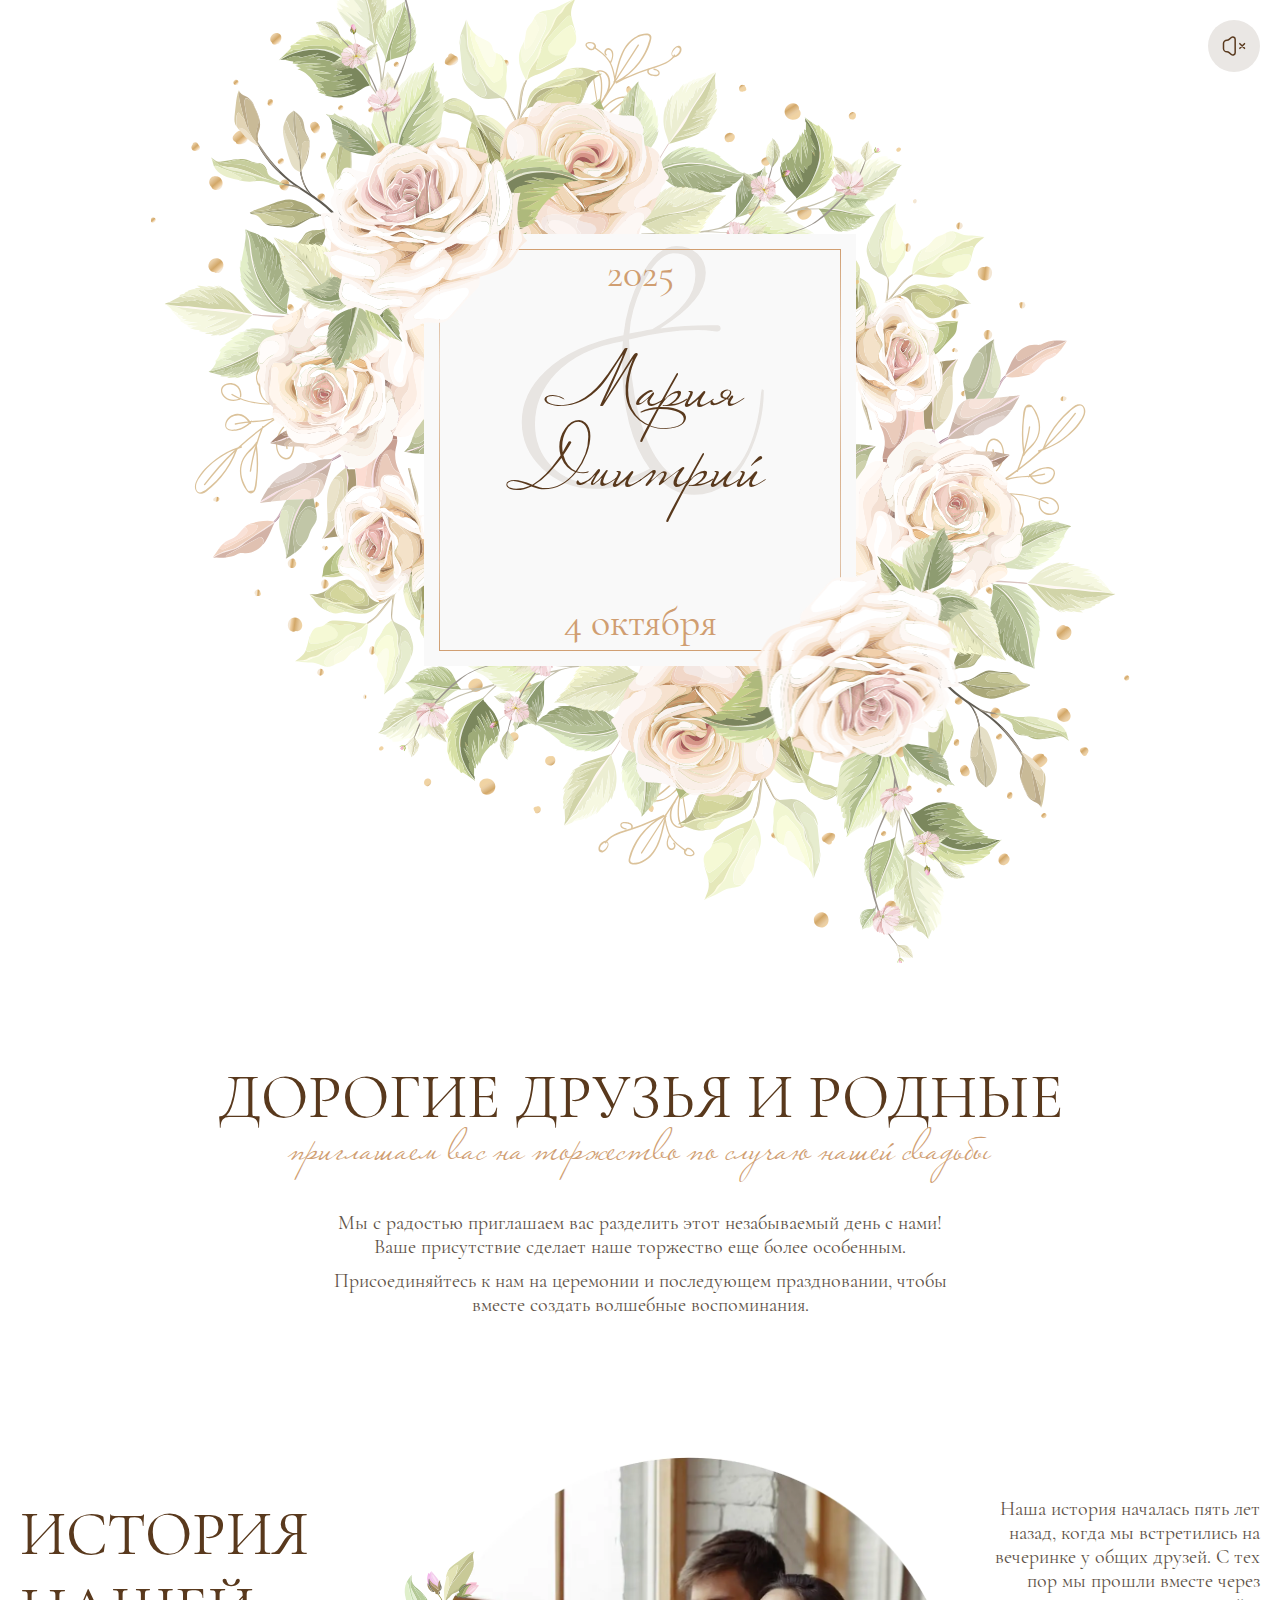
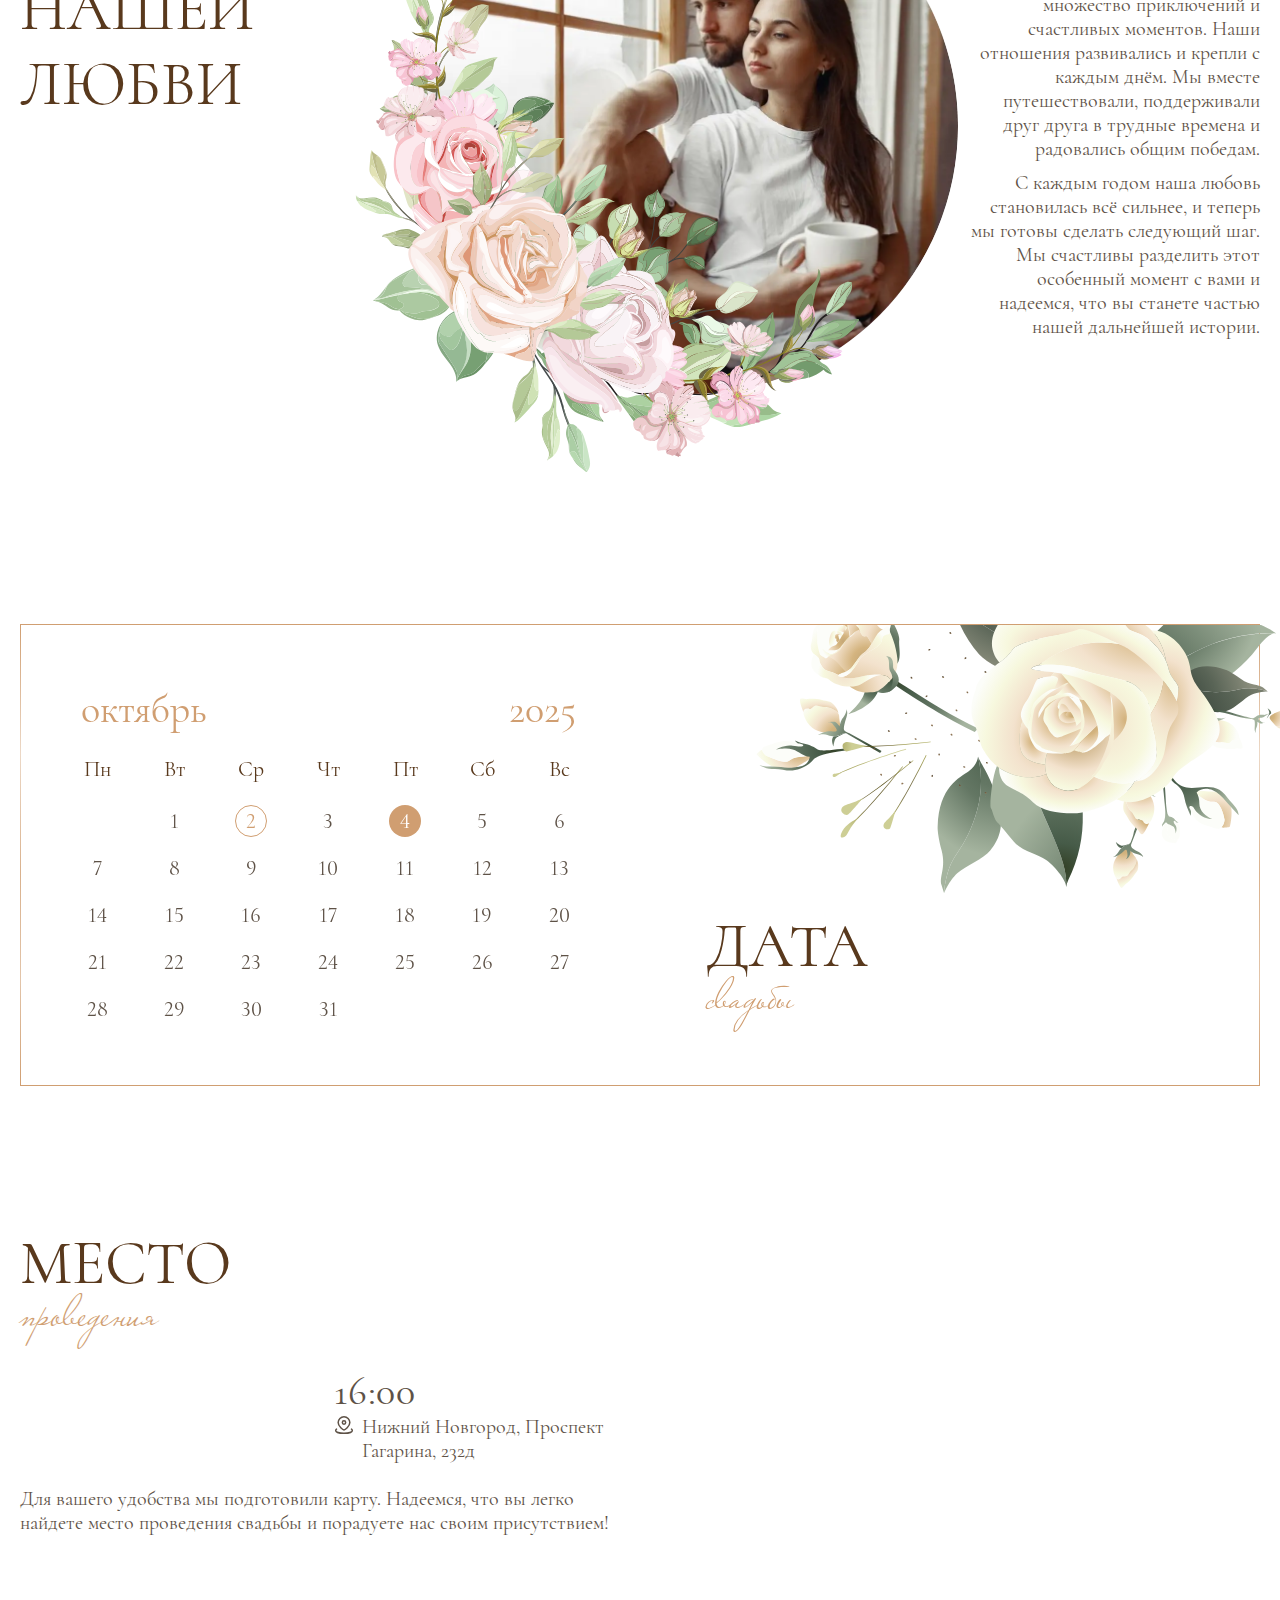
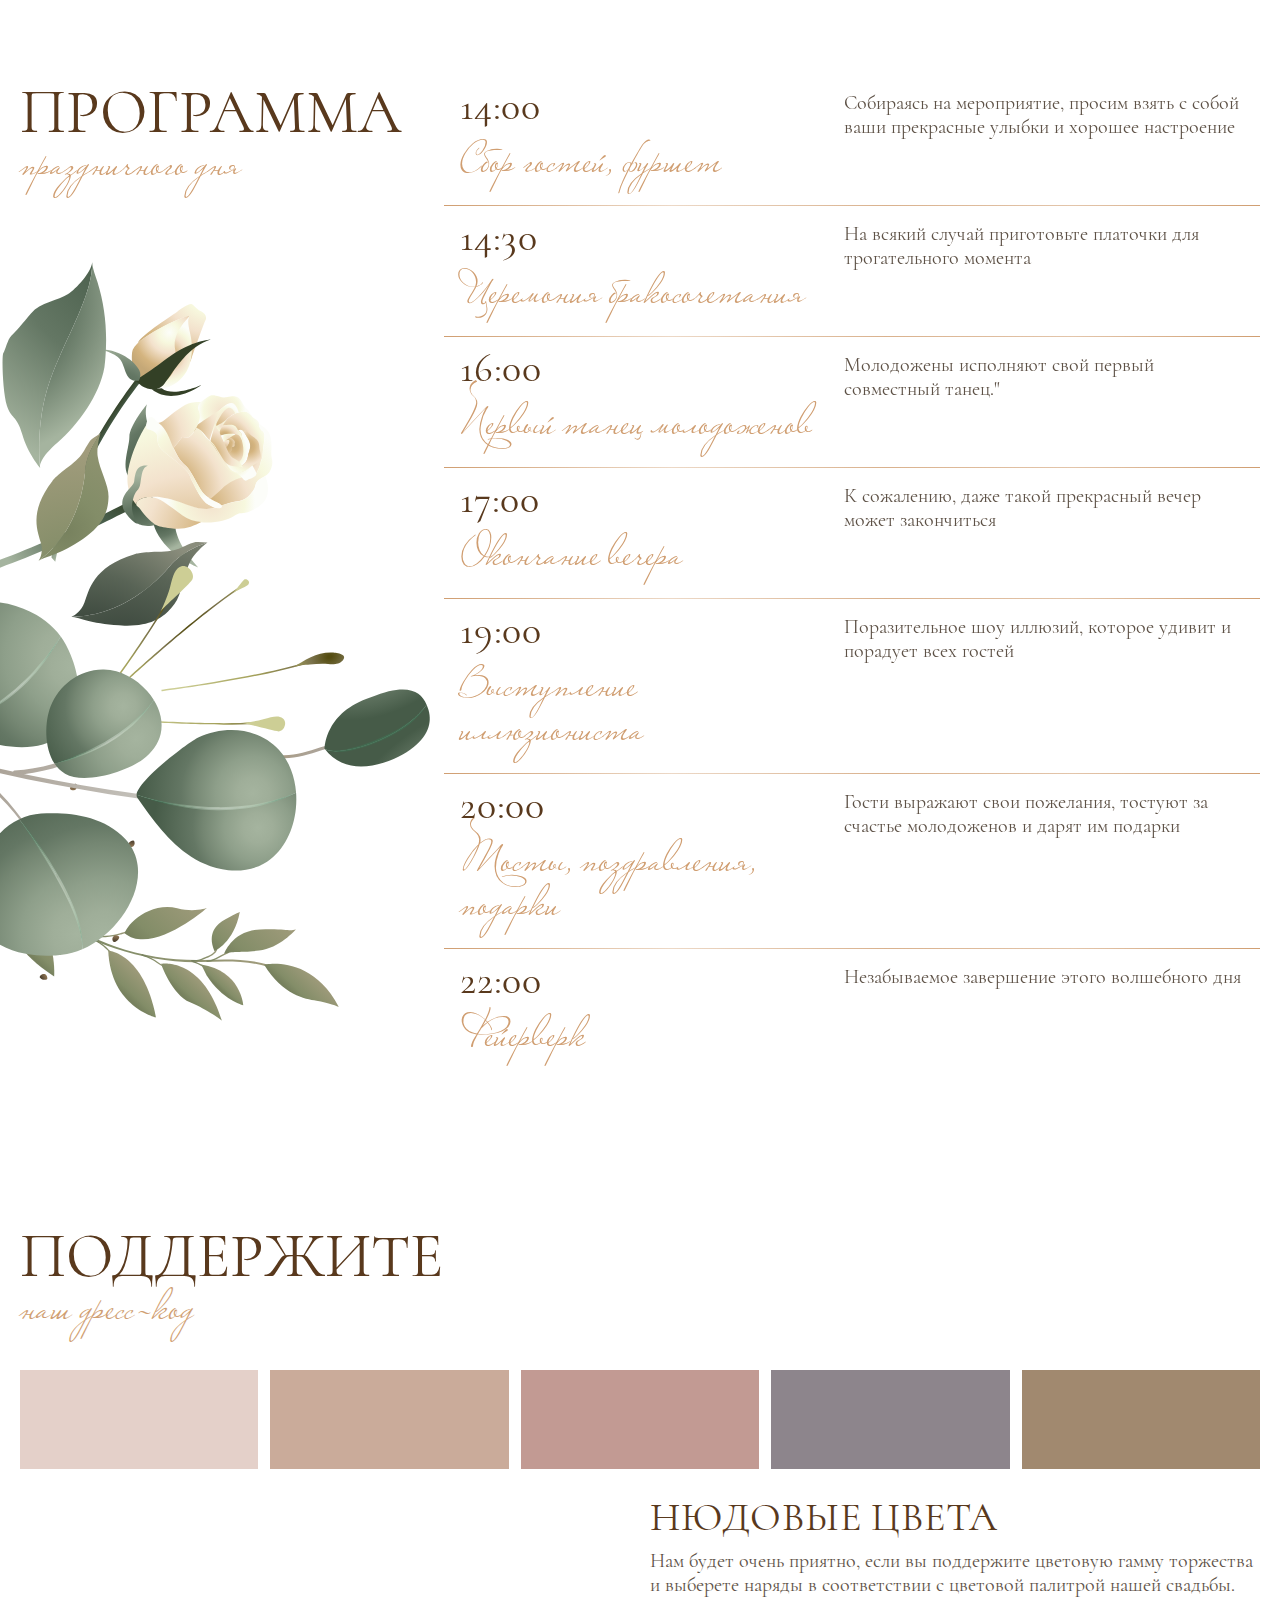
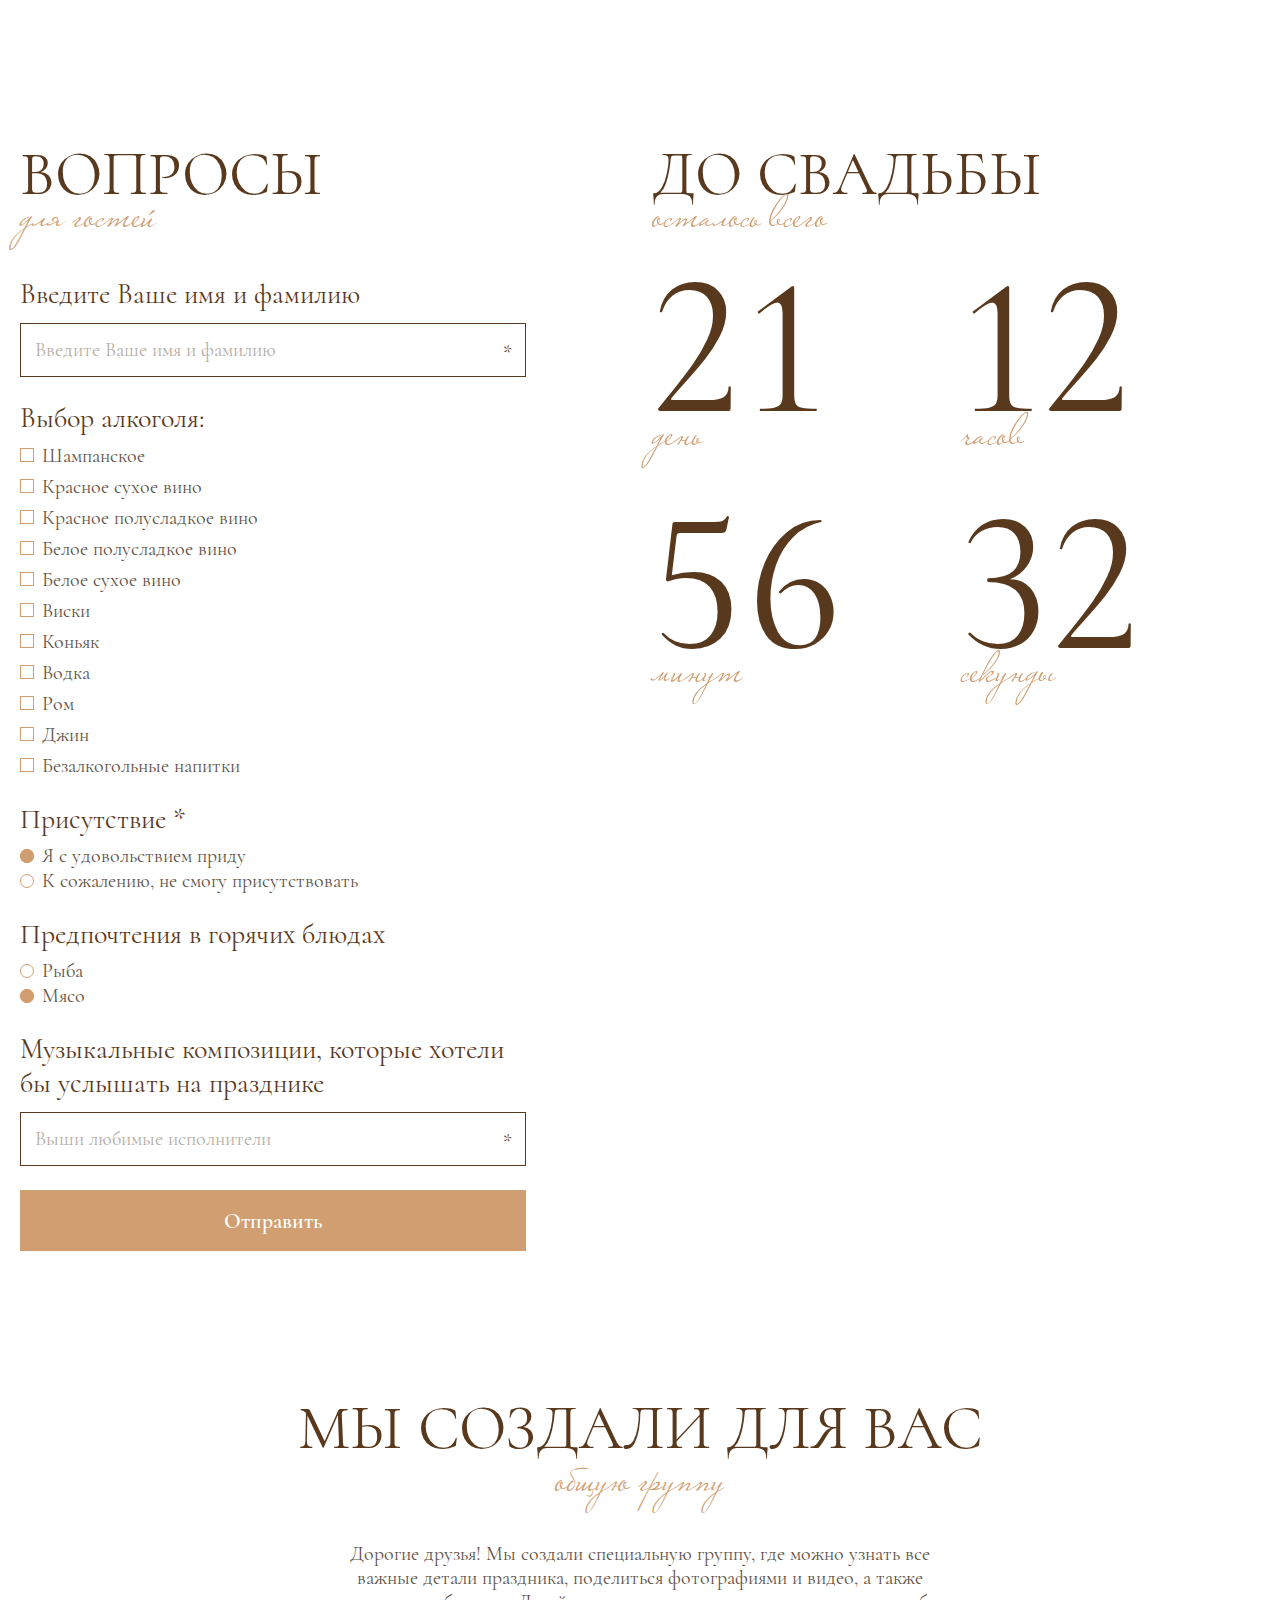
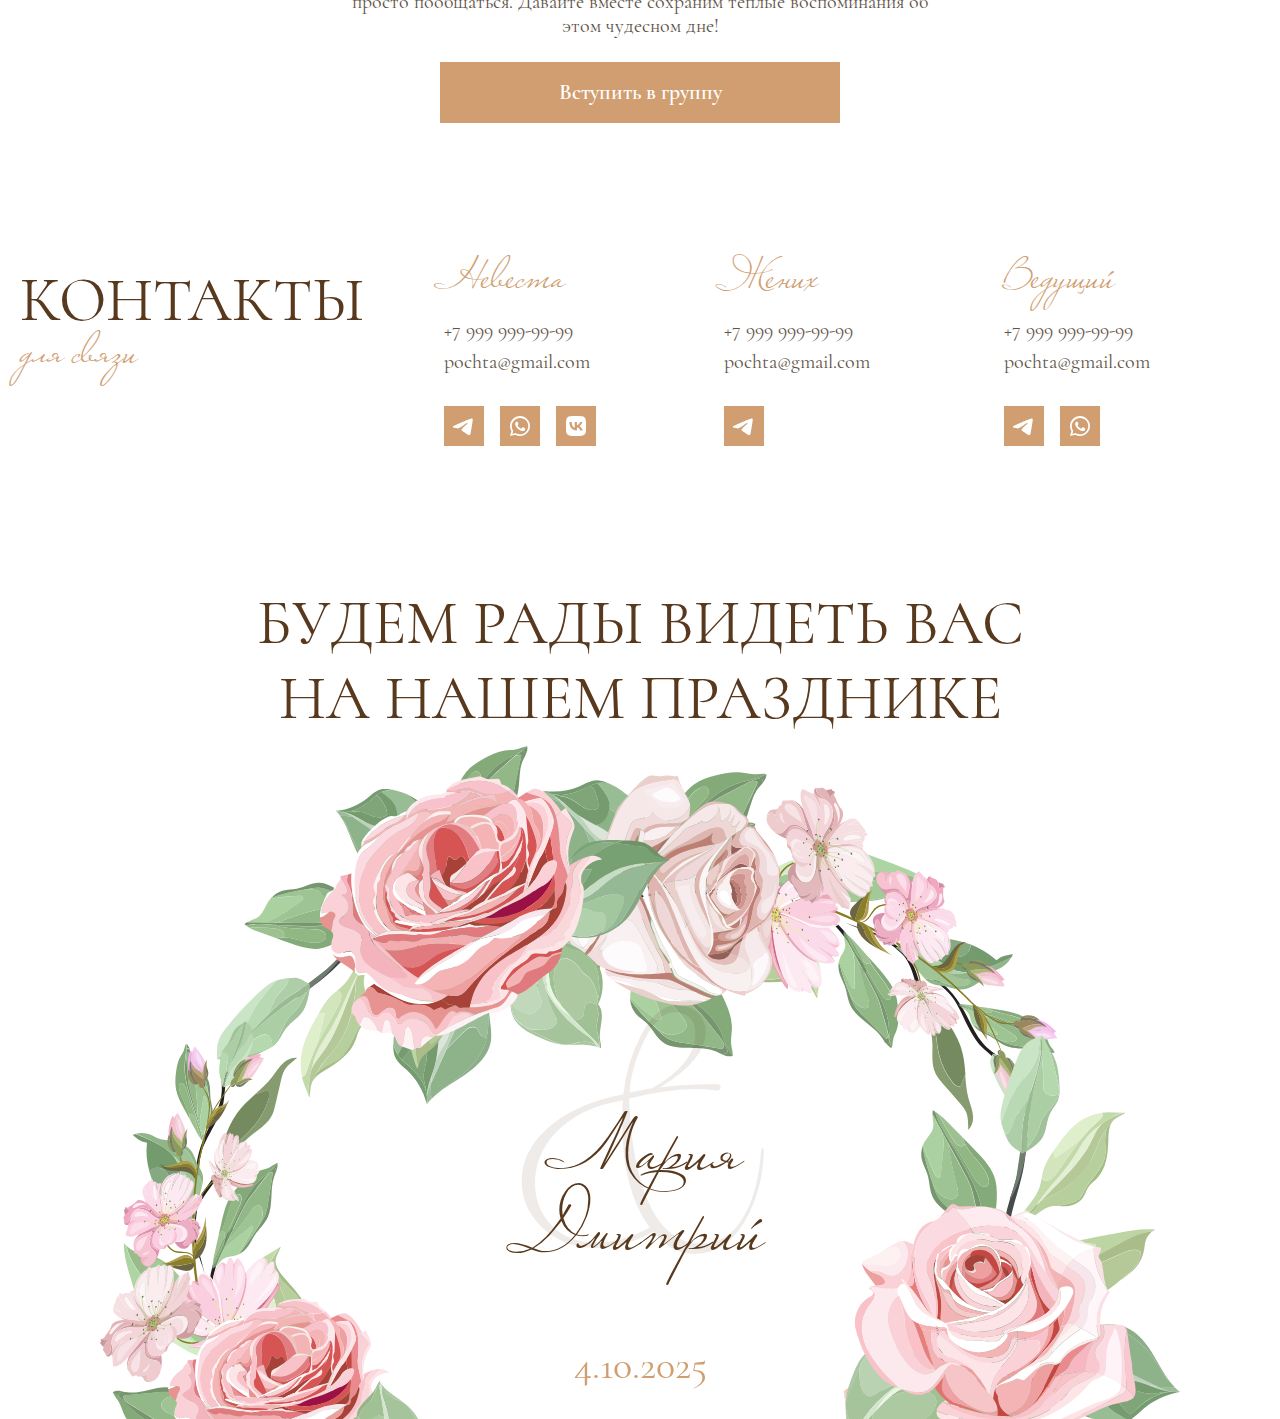
==== index.html @ fd147bed "Add files via upload" ====
<!DOCTYPE html>
<html lang="ru">

<head>
	<title>Главная</title>
	<meta charset="UTF-8">
	<meta name="format-detection" content="telephone=no">
	<!-- стили -->
	<link rel="stylesheet" href="css/reset.css?_v=20241005115613">
	<link rel="stylesheet" href="css/style.css?_v=20250126174151">
	<!-- фавикон -->
	<!-- <link rel="shortcut icon" href="favicon.ico"> -->

	<meta name="viewport" content="width=device-width, initial-scale=1.0">

</head>

<body>
	<div class="wrapper">
		<main>
			<audio class="audio" src="audio/Music.mp3"></audio>
			<div class="overflow">
				<section class="hero">
					<div class="hero__container">
						<button class="hero__button">
							<svg width="24" height="20" viewBox="0 0 24 20" fill="none"
								xmlns="http://www.w3.org/2000/svg">
								<path
									d="M9.33957 18.4774L7.11961 16.6274C6.50387 16.1143 5.72772 15.8333 4.92621 15.8333C3.03397 15.8333 1.5 14.2993 1.5 12.4071V7.59286C1.5 5.70061 3.03397 4.16664 4.92621 4.16664C5.72773 4.16664 6.50388 3.88564 7.11962 3.37252L9.33957 1.52256C10.8593 0.256094 13.1667 1.33679 13.1667 3.31508V16.6849C13.1667 18.6632 10.8593 19.7439 9.33957 18.4774Z"
									stroke="#59391D" stroke-width="1.5" stroke-linecap="round"
									stroke-linejoin="round" />
								<rect id="close-rect" x="17.8333" y="7.66667" width="4.6667" height="4.6667"
									fill="transparent" />
								<path class="hero__cross" d="M17.8333 7.66667L22.5 12.3333M22.5 7.66667L17.8333 12.3333"
									stroke="#59391D" stroke-width="1.5" stroke-linecap="round"
									stroke-linejoin="round" />
							</svg>
						</button>
						<div class="hero__block">
							<div class="hero__year">2025</div>
							<h1 class="hero__title">
								Мария <span>&</span>
								Дмитрий
							</h1>
							<div class="hero__date">4 октября</div>
							<div class="hero__decor-1">
								<img src="img/hero-decor.svg" alt="цветок">
							</div>
							<div class="hero__decor-2">
								<img src="img/hero-decor.svg" alt="цветок">
							</div>
						</div>
					</div>
					<div class="hero__background">
						<img src="img/hero-background.min.svg" alt="цветы">
						<!-- <video autoplay loop muted src="video/Video.mp4"></video> -->
					</div>
				</section>
				<section class="about">
					<div class="about__container">
						<h2 class="about__title title">Дорогие друзья и родные</h2>
						<div class="about__sub-title sub-title">приглашаем вас на торжество по случаю нашей свадьбы
						</div>
						<div class="about__text text">
							<p>Мы с радостью приглашаем вас разделить этот незабываемый день с нами! Ваше присутствие
								сделает наше торжество еще более особенным.</p>
							<p>Присоединяйтесь к нам на церемонии и последующем праздновании, чтобы вместе создать
								волшебные
								воспоминания.</p>
						</div>
					</div>
				</section>
				<section class="story">
					<div class="story__container">
						<h2 class="story__title title">История нашей любви</h2>
						<div class="story__media">
							<div class="story__image">
								<img src="img/story-image.webp" alt="Мария и	Дмитрий">
							</div>
							<div class="story__decor">
								<img src="img/story-decor.min.svg" alt="Цветы">
							</div>
						</div>
						<div class="story__text text">
							<p>Наша история началась пять лет назад, когда мы встретились на вечеринке у общих друзей. С
								тех
								пор мы прошли вместе через множество приключений и счастливых моментов. Наши отношения
								развивались и крепли с каждым днём. Мы вместе путешествовали, поддерживали друг друга в
								трудные времена и радовались общим победам.</p>
							<p>С каждым годом наша любовь становилась всё сильнее, и теперь мы готовы сделать следующий
								шаг.
								Мы счастливы разделить этот особенный момент с вами и надеемся, что вы станете частью
								нашей
								дальнейшей истории.</p>
						</div>
					</div>
				</section>
				<section class="date">
					<div class="date__container">
						<div class="date__block">
							<div class="date__calendar">
								<div class="date__row">
									<div class="date__label">октябрь</div>
									<div class="date__label">2025</div>
								</div>
								<table class="date__table">
									<thead>
										<tr>
											<th>Пн</th>
											<th>Вт</th>
											<th>Ср</th>
											<th>Чт</th>
											<th>Пт</th>
											<th>Сб</th>
											<th>Вс</th>
										</tr>
									</thead>
									<tbody>
										<tr>
											<td></td>
											<td>1</td>
											<td class="date__current">2</td>
											<td>3</td>
											<td class="date__target">4</td>
											<td>5</td>
											<td>6</td>
										</tr>
										<tr>
											<td>7</td>
											<td>8</td>
											<td>9</td>
											<td>10</td>
											<td>11</td>
											<td>12</td>
											<td>13</td>
										</tr>
										<tr>
											<td>14</td>
											<td>15</td>
											<td>16</td>
											<td>17</td>
											<td>18</td>
											<td>19</td>
											<td>20</td>
										</tr>
										<tr>
											<td>21</td>
											<td>22</td>
											<td>23</td>
											<td>24</td>
											<td>25</td>
											<td>26</td>
											<td>27</td>
										</tr>
										<tr>
											<td>28</td>
											<td>29</td>
											<td>30</td>
											<td>31</td>
											<td></td>
											<td></td>
											<td></td>
										</tr>
									</tbody>
								</table>
							</div>
							<div class="date__box">
								<h2 class="date__title title">дата</h2>
								<div class="date__sub-title sub-title">свадьбы</div>
							</div>
							<div class="date__image">
								<img src="img/date-image.svg" alt="цветок">
							</div>
						</div>
					</div>
				</section>
				<section class="place">
					<div class="place__container">
						<div class="place__content">
							<h2 class="place__title title">Место</h2>
							<div class="place__sub-title sub-title">проведения</div>
							<div class="place__box">
								<div class="place__time">16:00</div>
								<div class="place__city text">
									<svg width="20" height="20" viewBox="0 0 20 20" fill="none"
										xmlns="http://www.w3.org/2000/svg">
										<path
											d="M2.49999 14.1439C1.96611 14.5285 1.66666 14.9604 1.66666 15.4167C1.66666 17.0276 5.39762 18.3334 9.99999 18.3334C14.6024 18.3334 18.3333 17.0276 18.3333 15.4167C18.3333 14.9604 18.0339 14.5285 17.5 14.1439M15.8333 7.59267C15.8333 11.6062 10.7292 15.0001 9.99999 15.0001C9.27082 15.0001 4.16666 11.6062 4.16666 7.59267C4.16666 4.31988 6.77833 1.66675 9.99999 1.66675C13.2217 1.66675 15.8333 4.31988 15.8333 7.59267ZM8.33332 7.50008C8.33332 8.42056 9.07952 9.16675 9.99999 9.16675C10.9205 9.16675 11.6667 8.42056 11.6667 7.50008C11.6667 6.57961 10.9205 5.83341 9.99999 5.83341C9.07952 5.83341 8.33332 6.57961 8.33332 7.50008Z"
											stroke="#5E5247" stroke-width="1.5" stroke-linecap="round"
											stroke-linejoin="round" />
									</svg>
									Нижний Новгород, Проспект Гагарина, 232д
								</div>
							</div>
							<div class="place__text place__text_pc text">
								<p>Для вашего удобства мы подготовили карту. Надеемся, что вы легко найдете место
									проведения
									свадьбы и порадуете нас своим присутствием!</p>
							</div>
						</div>
						<div class="place__map">
							<iframe loading="lazy"
								src="https://yandex.ru/map-widget/v1/?z=11&l=map,trf&pt=44.00129622222906,56.237785650000006&scroll=false"></iframe>
						</div>
						<div class="place__text place__text_mobile text">
							<p>Для вашего удобства мы подготовили карту. Надеемся, что вы легко найдете место проведения
								свадьбы и порадуете нас своим присутствием!</p>
						</div>
					</div>
				</section>
				<section class="program">
					<div class="program__container">
						<div class="program__content">
							<h2 class="program__title title">Программа</h2>
							<div class="program__sub-title sub-title">праздничного дня</div>
						</div>
						<div class="program__body">
							<div class="program__item">
								<div class="program__box">
									<div class="program__value">14:00</div>
									<div class="program__caption sub-title">Сбор гостей, фуршет</div>
								</div>
								<div class="program__text text">
									<p>Собираясь на мероприятие, просим взять с собой ваши прекрасные улыбки и хорошее
										настроение</p>
								</div>
							</div>
							<div class="program__item">
								<div class="program__box">
									<div class="program__value">14:30</div>
									<div class="program__caption sub-title">Церемония бракосочетания</div>
								</div>
								<div class="program__text text">
									<p>На всякий случай приготовьте платочки для трогательного момента</p>
								</div>
							</div>
							<div class="program__item">
								<div class="program__box">
									<div class="program__value">16:00</div>
									<div class="program__caption sub-title">Первый танец молодоженов</div>
								</div>
								<div class="program__text text">
									<p>Молодожены исполняют свой первый совместный танец."</p>
								</div>
							</div>
							<div class="program__item">
								<div class="program__box">
									<div class="program__value">17:00</div>
									<div class="program__caption sub-title">Окончание вечера</div>
								</div>
								<div class="program__text text">
									<p>К сожалению, даже такой прекрасный вечер может закончиться</p>
								</div>
							</div>
							<div class="program__item">
								<div class="program__box">
									<div class="program__value">19:00</div>
									<div class="program__caption sub-title">Выступление иллюзиониста</div>
								</div>
								<div class="program__text text">
									<p>Поразительное шоу иллюзий, которое удивит и порадует всех гостей</p>
								</div>
							</div>
							<div class="program__item">
								<div class="program__box">
									<div class="program__value">20:00</div>
									<div class="program__caption sub-title">Тосты, поздравления, подарки</div>
								</div>
								<div class="program__text text">
									<p>Гости выражают свои пожелания, тостуют за счастье молодоженов и дарят им подарки
									</p>
								</div>
							</div>
							<div class="program__item">
								<div class="program__box">
									<div class="program__value">22:00</div>
									<div class="program__caption sub-title">Фейерверк</div>
								</div>
								<div class="program__text text">
									<p>Незабываемое завершение этого волшебного дня</p>
								</div>
							</div>
						</div>
					</div>
					<div class="program__decor">
						<img src="img/program-decor.svg" alt="Цветок">
					</div>
				</section>
				<section class="dress-code">
					<div class="dress-code__container">
						<h2 class="dress-code__title title">поддержите</h2>
						<div class="dress-code__sub-title sub-title">наш дресс-код</div>
						<div class="dress-code__body">
							<div style="background-color: #e4d0c9;" class="dress-code__item"></div>
							<div style="background-color: #caab9a;" class="dress-code__item"></div>
							<div style="background-color: #c29a93;" class="dress-code__item"></div>
							<div style="background-color: #8d858c;" class="dress-code__item"></div>
							<div style="background-color: #a1896f;" class="dress-code__item"></div>
						</div>
						<div class="dress-code__content">
							<div class="dress-code__caption">Нюдовые цвета</div>
							<div class="dress-code__text text">
								<p>Нам будет очень приятно, если вы поддержите цветовую гамму торжества и выберете
									наряды в
									соответствии с цветовой палитрой нашей свадьбы.</p>
							</div>
						</div>
					</div>
				</section>
			</div>
			<section class="questions">
				<form id="form" action="#" class="questions__container">
					<div class="questions__content">
						<h2 class="questions__title title">Вопросы</h2>
						<div class="questions__sub-title sub-title">для гостей</div>
						<div class="questions__body">
							<div class="questions__item">
								<label for="name" class="questions__label">Введите Ваше имя и фамилию</label>
								<input required id="name" type="text" class="questions__input"
									placeholder="Введите Ваше имя и фамилию">
								<div class="questions__required">
									*
								</div>
							</div>
							<div class="questions__item">
								<div class="questions__label">Выбор алкоголя:</div>
								<div class="checkbox">
									<input id="c_1" class="checkbox__input" type="checkbox" value="1">
									<label for="c_1" class="checkbox__label"><span
											class="checkbox__text">Шампанское</span></label>
								</div>
								<div class="checkbox">
									<input id="c_2" class="checkbox__input" type="checkbox" value="2">
									<label for="c_2" class="checkbox__label"><span class="checkbox__text">Красное сухое
											вино</span></label>
								</div>
								<div class="checkbox">
									<input id="c_3" class="checkbox__input" type="checkbox" value="3">
									<label for="c_3" class="checkbox__label"><span class="checkbox__text">Красное
											полусладкое вино</span></label>
								</div>
								<div class="checkbox">
									<input id="c_4" class="checkbox__input" type="checkbox" value="4">
									<label for="c_4" class="checkbox__label"><span class="checkbox__text">Белое
											полусладкое вино</span></label>
								</div>
								<div class="checkbox">
									<input id="c_5" class="checkbox__input" type="checkbox" value="5">
									<label for="c_5" class="checkbox__label"><span class="checkbox__text">Белое сухое
											вино</span></label>
								</div>
								<div class="checkbox">
									<input id="c_6" class="checkbox__input" type="checkbox" value="6">
									<label for="c_6" class="checkbox__label"><span
											class="checkbox__text">Виски</span></label>
								</div>
								<div class="checkbox">
									<input id="c_7" class="checkbox__input" type="checkbox" value="7">
									<label for="c_7" class="checkbox__label"><span
											class="checkbox__text">Коньяк</span></label>
								</div>
								<div class="checkbox">
									<input id="c_8" class="checkbox__input" type="checkbox" value="8">
									<label for="c_8" class="checkbox__label"><span
											class="checkbox__text">Водка</span></label>
								</div>
								<div class="checkbox">
									<input id="c_9" class="checkbox__input" type="checkbox" value="9">
									<label for="c_9" class="checkbox__label"><span
											class="checkbox__text">Ром</span></label>
								</div>
								<div class="checkbox">
									<input id="c_10" class="checkbox__input" type="checkbox" value="10">
									<label for="c_10" class="checkbox__label"><span
											class="checkbox__text">Джин</span></label>
								</div>
								<div class="checkbox">
									<input id="c_11" class="checkbox__input" type="checkbox" value="11">
									<label for="c_11" class="checkbox__label"><span
											class="checkbox__text">Безалкогольные
											напитки</span></label>
								</div>
							</div>
							<div class="questions__item">
								<div class="questions__label">Присутствие *</div>
								<div class="options">
									<div class="options__item">
										<input hidden id="o_1" class="options__input" checked type="radio" value="yes"
											name="option">
										<label for="o_1" class="options__label"><span class="options__text">Я с
												удовольствием приду</span></label>
									</div>
									<div class="options__item">
										<input hidden id="o_2" class="options__input" type="radio" value="no"
											name="option">
										<label for="o_2" class="options__label"><span class="options__text">К сожалению,
												не смогу присутствовать</span></label>
									</div>
								</div>
							</div>
							<div class="questions__item">
								<div class="questions__label">Предпочтения в горячих блюдах</div>
								<div class="options">
									<div class="options__item">
										<input hidden id="o_3" class="options__input" type="radio" value="1"
											name="option2">
										<label for="o_3" class="options__label"><span
												class="options__text">Рыба</span></label>
									</div>
									<div class="options__item">
										<input hidden id="o_4" class="options__input" checked type="radio" value="2"
											name="option2">
										<label for="o_4" class="options__label"><span
												class="options__text">Мясо</span></label>
									</div>
								</div>
							</div>
							<div class="questions__item">
								<label for="name2" class="questions__label">Музыкальные композиции, которые хотели бы
									услышать на празднике</label>
								<input required id="name2" type="text" class="questions__input"
									placeholder="Выши любимые исполнители">
								<div class="questions__required">
									*
								</div>
							</div>
						</div>
						<button type="submit" class="questions__submit">Отправить</button>
					</div>
					<div class="questions__column">
						<div class="questions__block">
							<div class="questions__box">
								<div class="questions__inner">
								<div class="questions__title title">До свадьбы</div>
								<div class="questions__sub-title sub-title">осталось всего</div>
								</div>
							</div>
							<div class="questions__timer timer">
								<div class="timer__column">
									<div class="timer__box">
										<div class="timer__value">21</div>
										<div class="timer__label">день</div>
									</div>
									<div class="timer__box">
										<div class="timer__value">56</div>
										<div class="timer__label">минут</div>
									</div>
								</div>
								<div class="timer__column">
									<div class="timer__box">
										<div class="timer__value">12</div>
										<div class="timer__label">часов</div>
									</div>
									<div class="timer__box">
										<div class="timer__value">32</div>
										<div class="timer__label">секунды</div>
									</div>
								</div>
							</div>
						</div>
					</div>
				</form>
			</section>
			<div class="overflow">
				<section class="create">
					<div class="create__container">
						<h2 class="create__title title">Мы создали для вас</h2>
						<div class="create__sub-title sub-title">общую группу</div>
						<div class="create__text text">
							<p>Дорогие друзья! Мы создали специальную группу, где можно узнать все важные детали
								праздника,
								поделиться фотографиями и видео, а также просто пообщаться. Давайте вместе сохраним
								теплые
								воспоминания об этом чудесном дне!</p>
						</div>
						<a href="#" class="create__link">Вступить в группу</a>
					</div>
				</section>
				<section class="contacts">
					<div class="contacts__container">
						<div class="contacts__content">
							<h2 class="contacts__title title">Контакты</h2>
							<div class="contacts__sub-title sub-title">для связи</div>
						</div>
						<div class="contacts__body">
							<div class="contacts__item">
								<div class="contacts__caption sub-title">Невеста</div>
								<div class="contacts__links">
									<a href="tel:+79999999999" class="contacts__link">+7 999 999-99-99</a>
									<a href="mailto:pochta@gmail.com" class="contacts__link">pochta@gmail.com</a>
								</div>
								<div class="contacts__social">
									<a href="#" class="contacts__item-social contacts__item-social_telegram">
										<svg width="21" height="18" viewBox="0 0 21 18" fill="none"
											xmlns="http://www.w3.org/2000/svg">
											<path
												d="M2.1249 7.63537C7.49359 5.29631 11.0736 3.75426 12.8648 3.00922C17.9792 0.881975 19.0419 0.51245 19.7346 0.500118C19.8869 0.497565 20.2276 0.53532 20.4482 0.714361C20.6345 0.86554 20.6858 1.06976 20.7103 1.2131C20.7348 1.35643 20.7654 1.68295 20.7411 1.93808C20.464 4.85012 19.2647 11.9169 18.6546 15.1784C18.3965 16.5585 17.8882 17.0212 17.3961 17.0665C16.3266 17.1649 15.5145 16.3597 14.4787 15.6807C12.8578 14.6182 11.9421 13.9568 10.3688 12.92C8.55053 11.7218 9.72923 11.0633 10.7654 9.98699C11.0366 9.70533 15.7487 5.41933 15.8399 5.03052C15.8513 4.98189 15.8619 4.80063 15.7542 4.70492C15.6465 4.60921 15.4876 4.64194 15.3729 4.66797C15.2104 4.70487 12.621 6.41634 7.60486 9.80237C6.86988 10.3071 6.20416 10.553 5.6077 10.5401C4.95015 10.5259 3.68528 10.1683 2.74498 9.86264C1.59166 9.48774 0.675027 9.28953 0.754845 8.65284C0.796419 8.32121 1.2531 7.98205 2.1249 7.63537Z"
												fill="white" />
										</svg>
									</a>
									<a href="#" class="contacts__item-social">
										<svg width="20" height="20" viewBox="0 0 20 20" fill="none"
											xmlns="http://www.w3.org/2000/svg">
											<path fill-rule="evenodd" clip-rule="evenodd"
												d="M17 2.875C15.125 1 12.625 0 10 0C4.5 0 0 4.5 0 10C0 11.75 0.500008 13.5 1.37501 15L0 20L5.25002 18.625C6.75002 19.375 8.375 19.875 10 19.875C15.5 19.875 20 15.375 20 9.875C20 7.25 18.875 4.75 17 2.875ZM10 18.25C8.5 18.25 7.00001 17.875 5.75001 17.125L5.49999 17L2.37499 17.875L3.25001 14.875L2.99999 14.5C2.12499 13.125 1.74999 11.625 1.74999 10.125C1.74999 5.625 5.5 1.875 10 1.875C12.25 1.875 14.25 2.75 15.875 4.25C17.5 5.875 18.25 7.875 18.25 10.125C18.25 14.5 14.625 18.25 10 18.25ZM14.5 12C14.25 11.875 13 11.25 12.75 11.25C12.5 11.125 12.375 11.125 12.25 11.375C12.125 11.625 11.625 12.125 11.5 12.375C11.375 12.5 11.25 12.5 11 12.5C10.75 12.375 10 12.125 9.00002 11.25C8.25002 10.625 7.75001 9.75 7.62501 9.5C7.50001 9.25 7.62502 9.125 7.75002 9C7.87502 8.875 8 8.75 8.125 8.625C8.25 8.5 8.25002 8.375 8.37502 8.25C8.50002 8.125 8.37502 8 8.37502 7.875C8.37502 7.75 7.87501 6.5 7.62501 6C7.50001 5.625 7.25002 5.625 7.12502 5.625C7.00002 5.625 6.87498 5.625 6.62498 5.625C6.49998 5.625 6.24998 5.625 5.99998 5.875C5.74998 6.125 5.12501 6.75 5.12501 8C5.12501 9.25 5.99999 10.375 6.12499 10.625C6.24999 10.75 7.87498 13.375 10.375 14.375C12.5 15.25 12.875 15 13.375 15C13.875 15 14.875 14.375 15 13.875C15.25 13.25 15.25 12.75 15.125 12.75C15 12.125 14.75 12.125 14.5 12Z"
												fill="white" />
										</svg>
									</a>
									<a href="#" class="contacts__item-social">
										<svg width="20" height="20" viewBox="0 0 20 20" fill="none"
											xmlns="http://www.w3.org/2000/svg">
											<path
												d="M0 9.6C0 5.07333 0 2.81333 1.4 1.4C2.82 0 5.08 0 9.6 0H10.4C14.9267 0 17.1867 0 18.6 1.4C20 2.82 20 5.08 20 9.6V10.4C20 14.9267 20 17.1867 18.6 18.6C17.18 20 14.92 20 10.4 20H9.6C5.07333 20 2.81333 20 1.4 18.6C0 17.18 0 14.92 0 10.4V9.6Z"
												fill="white" />
											<path
												d="M10.64 14.4067C6.08002 14.4067 3.48002 11.2867 3.37335 6.08674H5.66669C5.74002 9.90008 7.42002 11.5134 8.75335 11.8467V6.08674H10.9067V9.37341C12.22 9.23341 13.6067 7.73341 14.0734 6.08008H16.22C16.045 6.93592 15.6953 7.74648 15.1929 8.4611C14.6905 9.17572 14.0461 9.77906 13.3 10.2334C14.1326 10.6478 14.868 11.234 15.4575 11.9534C16.047 12.6728 16.4773 13.5089 16.72 14.4067H14.3534C13.8467 12.8267 12.58 11.6001 10.9067 11.4334V14.4067H10.6467H10.64Z"
												fill="#D09E71" />
										</svg>
									</a>
								</div>
							</div>
							<div class="contacts__item">
								<div class="contacts__caption sub-title">Жених</div>
								<div class="contacts__links">
									<a href="tel:+79999999999" class="contacts__link">+7 999 999-99-99</a>
									<a href="mailto:pochta@gmail.com" class="contacts__link">pochta@gmail.com</a>
								</div>
								<div class="contacts__social">
									<a href="#" class="contacts__item-social contacts__item-social_telegram">
										<svg width="21" height="18" viewBox="0 0 21 18" fill="none"
											xmlns="http://www.w3.org/2000/svg">
											<path
												d="M2.1249 7.63537C7.49359 5.29631 11.0736 3.75426 12.8648 3.00922C17.9792 0.881975 19.0419 0.51245 19.7346 0.500118C19.8869 0.497565 20.2276 0.53532 20.4482 0.714361C20.6345 0.86554 20.6858 1.06976 20.7103 1.2131C20.7348 1.35643 20.7654 1.68295 20.7411 1.93808C20.464 4.85012 19.2647 11.9169 18.6546 15.1784C18.3965 16.5585 17.8882 17.0212 17.3961 17.0665C16.3266 17.1649 15.5145 16.3597 14.4787 15.6807C12.8578 14.6182 11.9421 13.9568 10.3688 12.92C8.55053 11.7218 9.72923 11.0633 10.7654 9.98699C11.0366 9.70533 15.7487 5.41933 15.8399 5.03052C15.8513 4.98189 15.8619 4.80063 15.7542 4.70492C15.6465 4.60921 15.4876 4.64194 15.3729 4.66797C15.2104 4.70487 12.621 6.41634 7.60486 9.80237C6.86988 10.3071 6.20416 10.553 5.6077 10.5401C4.95015 10.5259 3.68528 10.1683 2.74498 9.86264C1.59166 9.48774 0.675027 9.28953 0.754845 8.65284C0.796419 8.32121 1.2531 7.98205 2.1249 7.63537Z"
												fill="white" />
										</svg>
									</a>
								</div>
							</div>
							<div class="contacts__item">
								<div class="contacts__caption sub-title">Ведущий</div>
								<div class="contacts__links">
									<a href="tel:+79999999999" class="contacts__link">+7 999 999-99-99</a>
									<a href="mailto:pochta@gmail.com" class="contacts__link">pochta@gmail.com</a>
								</div>
								<div class="contacts__social">
									<a href="#" class="contacts__item-social contacts__item-social_telegram">
										<svg width="21" height="18" viewBox="0 0 21 18" fill="none"
											xmlns="http://www.w3.org/2000/svg">
											<path
												d="M2.1249 7.63537C7.49359 5.29631 11.0736 3.75426 12.8648 3.00922C17.9792 0.881975 19.0419 0.51245 19.7346 0.500118C19.8869 0.497565 20.2276 0.53532 20.4482 0.714361C20.6345 0.86554 20.6858 1.06976 20.7103 1.2131C20.7348 1.35643 20.7654 1.68295 20.7411 1.93808C20.464 4.85012 19.2647 11.9169 18.6546 15.1784C18.3965 16.5585 17.8882 17.0212 17.3961 17.0665C16.3266 17.1649 15.5145 16.3597 14.4787 15.6807C12.8578 14.6182 11.9421 13.9568 10.3688 12.92C8.55053 11.7218 9.72923 11.0633 10.7654 9.98699C11.0366 9.70533 15.7487 5.41933 15.8399 5.03052C15.8513 4.98189 15.8619 4.80063 15.7542 4.70492C15.6465 4.60921 15.4876 4.64194 15.3729 4.66797C15.2104 4.70487 12.621 6.41634 7.60486 9.80237C6.86988 10.3071 6.20416 10.553 5.6077 10.5401C4.95015 10.5259 3.68528 10.1683 2.74498 9.86264C1.59166 9.48774 0.675027 9.28953 0.754845 8.65284C0.796419 8.32121 1.2531 7.98205 2.1249 7.63537Z"
												fill="white" />
										</svg>
									</a>
									<a href="#" class="contacts__item-social">
										<svg width="20" height="20" viewBox="0 0 20 20" fill="none"
											xmlns="http://www.w3.org/2000/svg">
											<path fill-rule="evenodd" clip-rule="evenodd"
												d="M17 2.875C15.125 1 12.625 0 10 0C4.5 0 0 4.5 0 10C0 11.75 0.500008 13.5 1.37501 15L0 20L5.25002 18.625C6.75002 19.375 8.375 19.875 10 19.875C15.5 19.875 20 15.375 20 9.875C20 7.25 18.875 4.75 17 2.875ZM10 18.25C8.5 18.25 7.00001 17.875 5.75001 17.125L5.49999 17L2.37499 17.875L3.25001 14.875L2.99999 14.5C2.12499 13.125 1.74999 11.625 1.74999 10.125C1.74999 5.625 5.5 1.875 10 1.875C12.25 1.875 14.25 2.75 15.875 4.25C17.5 5.875 18.25 7.875 18.25 10.125C18.25 14.5 14.625 18.25 10 18.25ZM14.5 12C14.25 11.875 13 11.25 12.75 11.25C12.5 11.125 12.375 11.125 12.25 11.375C12.125 11.625 11.625 12.125 11.5 12.375C11.375 12.5 11.25 12.5 11 12.5C10.75 12.375 10 12.125 9.00002 11.25C8.25002 10.625 7.75001 9.75 7.62501 9.5C7.50001 9.25 7.62502 9.125 7.75002 9C7.87502 8.875 8 8.75 8.125 8.625C8.25 8.5 8.25002 8.375 8.37502 8.25C8.50002 8.125 8.37502 8 8.37502 7.875C8.37502 7.75 7.87501 6.5 7.62501 6C7.50001 5.625 7.25002 5.625 7.12502 5.625C7.00002 5.625 6.87498 5.625 6.62498 5.625C6.49998 5.625 6.24998 5.625 5.99998 5.875C5.74998 6.125 5.12501 6.75 5.12501 8C5.12501 9.25 5.99999 10.375 6.12499 10.625C6.24999 10.75 7.87498 13.375 10.375 14.375C12.5 15.25 12.875 15 13.375 15C13.875 15 14.875 14.375 15 13.875C15.25 13.25 15.25 12.75 15.125 12.75C15 12.125 14.75 12.125 14.5 12Z"
												fill="white" />
										</svg>
									</a>
								</div>
							</div>
						</div>
					</div>
				</section>
			</div>
		</main>
		<footer class="footer">
			<div class="footer__container">
				<div class="footer__sub-title title">Будем рады видеть вас на нашем празднике</div>
				<div class="footer__block">
					<h2 class="footer__title">Мария <span>&</span> Дмитрий</h2>
					<div class="footer__date">4.10.2025</div>
				</div>
			</div>
			<div class="footer__background">
				<img src="img/footer-image.min.svg" alt="Цветы">
			</div>
		</footer>
	</div>

	<script src="js/app.js?_v=20250126174151"></script>
</body>

</html>
---- css/style.css ----
@font-face {
  font-family: CormorantInfant;
  font-display: swap;
  src: url("../fonts/CormorantInfant-Regular.woff2") format("woff2");
  font-weight: 400;
  font-style: normal;
}

@font-face {
  font-family: Marianna;
  font-display: swap;
  src: url("../fonts/Marianna.woff2") format("woff2");
  font-weight: 400;
  font-style: normal;
}

@font-face {
  font-family: Cormorant;
  font-display: swap;
  src: url("../fonts/Cormorant-Regular.woff2") format("woff2");
  font-weight: 400;
  font-style: normal;
}

@font-face {
  font-family: Cormorant;
  font-display: swap;
  src: url("../fonts/Cormorant-Bold.woff2") format("woff2");
  font-weight: 700;
  font-style: normal;
}

@font-face {
  font-family: Cormorant;
  font-display: swap;
  src: url("../fonts/Cormorant-SemiBold.woff2") format("woff2");
  font-weight: 600;
  font-style: normal;
}

body {
  font-family: "Cormorant", sans-serif;
  font-weight: 400;
  color: #5e5247;
  font-size: 1rem;
  background-color: #fff;
}

html {
  line-height: normal;
}

[class*=__container] {
  max-width: 80.5rem;
  margin: 0 auto;
  padding: 0 1.25rem;
}

.wrapper {
  position: relative;
  min-height: 100%;
  display: -webkit-box;
  display: -ms-flexbox;
  display: flex;
  -webkit-box-orient: vertical;
  -webkit-box-direction: normal;
  -ms-flex-direction: column;
  flex-direction: column;
}

.wrapper>main {
  -webkit-box-flex: 1;
  -ms-flex: 1 1 auto;
  flex: 1 1 auto;
}

.wrapper>* {
  min-width: 0;
}

.title {
  font-size: 3.875rem;
  text-transform: uppercase;
  color: #59391d;
}

.sub-title {
  font-size: 2.75rem;
  color: #d09e71;
  line-height: 94%;
  font-family: "Marianna", sans-serif;
}

.text {
  font-size: 1.25rem;
}

.overflow {
  overflow: hidden;
}

.hero {
  position: relative;
}

.hero__container {
  position: relative;
  min-height: 100vh;
  padding-top: 5rem;
  padding-bottom: 5rem;
  display: -ms-grid;
  display: grid;
  -webkit-box-align: center;
  -ms-flex-align: center;
  align-items: center;
}

.hero__button {
  background-color: #eae7e4;
  width: 3.25rem;
  height: 3.25rem;
  border-radius: 50%;
  display: -webkit-box;
  display: -ms-flexbox;
  display: flex;
  -webkit-box-pack: center;
  -ms-flex-pack: center;
  justify-content: center;
  -webkit-box-align: center;
  -ms-flex-align: center;
  align-items: center;
  position: absolute;
  z-index: 10;
  top: 1.25rem;
  right: 1.25rem;
  -webkit-transition: background-color .3s;
  transition: background-color .3s;
  border: 0;
  cursor: pointer;
}

.hero__cross {
  -webkit-transition: -webkit-transform .3s ease;
  transition: -webkit-transform .3s ease;
  transition: transform .3s ease;
  transition: transform .3s ease, -webkit-transform .3s ease;
  -webkit-transform-origin: 1.25rem 0.5625rem;
  -ms-transform-origin: 1.25rem 0.5625rem;
  transform-origin: 1.25rem 0.5625rem;
}

.play .hero__cross {
  -webkit-transform: rotate(45deg);
  -ms-transform: rotate(45deg);
  transform: rotate(45deg);
}

.hero__block {
  background-color: #f9f9f9;
  width: 27rem;
  height: 27rem;
  text-align: center;
  position: relative;
  z-index: 2;
  padding: 0.9375rem;
  display: -webkit-box;
  display: -ms-flexbox;
  display: flex;
  -webkit-box-orient: vertical;
  -webkit-box-direction: normal;
  -ms-flex-direction: column;
  flex-direction: column;
  -webkit-box-pack: justify;
  -ms-flex-pack: justify;
  justify-content: space-between;
  gap: 0.625rem;
  margin: 0 auto;
}

.hero__block::after {
  content: "";
  position: absolute;
  top: 50%;
  left: 50%;
  width: calc(100% - 1.875rem);
  height: calc(100% - 1.875rem);
  -webkit-transform: translate(-50%, -50%);
  -ms-transform: translate(-50%, -50%);
  transform: translate(-50%, -50%);
  border: 0.0625rem solid rgba(0, 0, 0, 0);
  -o-border-image: linear-gradient(rgb(208, 158, 113) 0%, rgba(208, 158, 113, 0.4) 28%, rgba(208, 158, 113, 0.8) 54%, rgba(208, 158, 113, 0.6) 77%, rgb(208, 158, 113) 100%) 1;
  border-image: -webkit-gradient(linear, left top, left bottom, from(rgb(208, 158, 113)), color-stop(28%, rgba(208, 158, 113, 0.4)), color-stop(54%, rgba(208, 158, 113, 0.8)), color-stop(77%, rgba(208, 158, 113, 0.6)), to(rgb(208, 158, 113))) 1;
  border-image: linear-gradient(rgb(208, 158, 113) 0%, rgba(208, 158, 113, 0.4) 28%, rgba(208, 158, 113, 0.8) 54%, rgba(208, 158, 113, 0.6) 77%, rgb(208, 158, 113) 100%) 1;
  border-image-slice: 1;
  pointer-events: none;
}

.hero__year {
  font-size: 2.5rem;
  color: #d09e71;
}

.hero__title {
  font-family: "Marianna", sans-serif;
  font-size: 5rem;
  text-align: center;
  color: #59391d;
  line-height: 1;
  margin-bottom: 1.25rem;
}

.hero__title span {
  position: absolute;
  top: 50%;
  left: 50%;
  -webkit-transform: translate(-65%, -52%);
  -ms-transform: translate(-65%, -52%);
  transform: translate(-65%, -52%);
  font-size: 25rem;
  text-align: center;
  color: #59391d;
  opacity: .1;
  pointer-events: none;
}

.hero__date {
  font-size: 2.5rem;
  text-align: center;
  color: #d09e71;
  margin-bottom: 0.3125rem;
}

.hero__decor-1 {
  position: absolute;
  top: 0;
  left: 0;
  -webkit-transform: translate(-50%, -50%);
  -ms-transform: translate(-50%, -50%);
  transform: translate(-50%, -50%);
  z-index: 3;
  pointer-events: none;
}

.hero__decor-2 {
  position: absolute;
  right: 0;
  bottom: 0;
  z-index: 3;
  -webkit-transform: translate(50%, 50%) rotate(180deg);
  -ms-transform: translate(50%, 50%) rotate(180deg);
  transform: translate(50%, 50%) rotate(180deg);
  pointer-events: none;
}



.hero__background img {
  position: absolute;
  top: 50%;
  left: 50%;
  -webkit-transform: translate(-50%, -50%);
  -ms-transform: translate(-50%, -50%);
  transform: translate(-50%, -50%);
  width: 61.1875rem;
  max-width: none;
}

.hero__background video {
  position: absolute;
  width: 100%;
  height: 100%;
  top: 0;
  left: 0;
  object-fit: cover;
}

.about {
  text-align: center;
  padding-top: 10rem;
  padding-bottom: 4.375rem;
}

.about__sub-title:not(:last-child) {
  margin-bottom: 2.1875rem;
}

.about__text {
  max-width: 38.4375rem;
  display: -ms-grid;
  display: grid;
  gap: 0.625rem;
  margin: 0 auto;
}

.story {
  padding-top: 4.375rem;
  padding-bottom: 7.1875rem;
}

.story__container {
  display: -webkit-box;
  display: -ms-flexbox;
  display: flex;
  -webkit-box-pack: justify;
  -ms-flex-pack: justify;
  justify-content: space-between;
  -webkit-box-align: start;
  -ms-flex-align: start;
  align-items: flex-start;
  gap: 1.5rem;
}

.story__title {
  padding-top: 2.5rem;
}

.story__media {
  width: 100%;
  position: relative;
  -webkit-box-flex: 0;
  -ms-flex: 0 0 43.2692307692%;
  flex: 0 0 43.2692307692%;
  margin-right: 1.25rem;
}

.story__image {
  position: relative;
  aspect-ratio: 540/540;
}

.story__image img {
  position: absolute;
  width: 100%;
  height: 100%;
  top: 0;
  left: 0;
  -o-object-fit: cover;
  object-fit: cover;
  border-radius: 50%;
}

.story__decor {
  position: absolute;
  z-index: 2;
  bottom: 0;
  left: 0;
  -webkit-transform: translate(-13%, 15%);
  -ms-transform: translate(-13%, 15%);
  transform: translate(-13%, 15%);
  max-width: 31.5rem;
  width: 100%;
}

.story__text {
  width: 100%;
  padding-top: 2.5rem;
  display: -ms-grid;
  display: grid;
  text-align: right;
  gap: 0.625rem;
  -webkit-box-flex: 0;
  -ms-flex: 0 0 23.5576923077%;
  flex: 0 0 23.5576923077%;
}

.date {
  padding-top: 7.1875rem;
  padding-bottom: 4.375rem;
}

.date__block {
  border: 0.0625rem solid rgba(0, 0, 0, 0);
  -o-border-image: linear-gradient(rgb(208, 158, 113) 0%, rgba(208, 158, 113, 0.4) 28%, rgba(208, 158, 113, 0.8) 54%, rgba(208, 158, 113, 0.6) 77%, rgb(208, 158, 113) 100%) 1;
  border-image: -webkit-gradient(linear, left top, left bottom, from(rgb(208, 158, 113)), color-stop(28%, rgba(208, 158, 113, 0.4)), color-stop(54%, rgba(208, 158, 113, 0.8)), color-stop(77%, rgba(208, 158, 113, 0.6)), to(rgb(208, 158, 113))) 1;
  border-image: linear-gradient(rgb(208, 158, 113) 0%, rgba(208, 158, 113, 0.4) 28%, rgba(208, 158, 113, 0.8) 54%, rgba(208, 158, 113, 0.6) 77%, rgb(208, 158, 113) 100%) 1;
  border-image-slice: 1;
  width: 100%;
  padding: 3.75rem;
  display: -webkit-box;
  display: -ms-flexbox;
  display: flex;
  -webkit-box-align: end;
  -ms-flex-align: end;
  align-items: flex-end;
  gap: 8.125rem;
  position: relative;
}

.date__calendar {
  position: relative;
  z-index: 2;
  width: 100%;
  width: 44.2307692308%;
}

.date__row {
  display: -webkit-box;
  display: -ms-flexbox;
  display: flex;
  -webkit-box-align: center;
  -ms-flex-align: center;
  align-items: center;
  -webkit-box-pack: justify;
  -ms-flex-pack: justify;
  justify-content: space-between;
  gap: 1.25rem;
  margin-bottom: 1.25rem;
}

.date__label {
  font-size: 2.5rem;
  color: #d09e71;
}

.date__table {
  width: 100%;
  border-collapse: collapse;
}

.date__table tr {
  -webkit-box-pack: justify;
  -ms-flex-pack: justify;
  justify-content: space-between;
  display: -webkit-box;
  display: -ms-flexbox;
  display: flex;
}

.date__table thead {
  display: block;
  margin-bottom: 1.25rem;
}

.date__table tbody {
  width: 100%;
}

.date__table tbody tr {
  width: 100%;
}

.date__table tbody tr:not(:last-child) {
  margin-bottom: 0.9375rem;
}

.date__table tr {
  width: 100%;
}

.date__table th {
  width: 2rem;
  height: 2rem;
  font-size: 1.375rem;
  text-align: center;
  color: #59391d;
  font-weight: 400;
  display: flex;
  flex-direction: column;
  justify-content:center;align-items: center;
}

.date__table td {
  width: 2rem;
  height: 2rem;
  border-radius: 50%;
  font-family: "CormorantInfant", sans-serif;
  display: flex;
  flex-direction: column;
  justify-content:center;align-items: center;
  font-size: 1.375rem;
  text-align: center;
  font-weight: 400;
}

.date__current {
  border: 0.0625rem solid #d09e71;
  color: #d09e71 !important;
}

.date__target {
  background-color: #d09e71;
  color: #fff !important;
}

.date__box {
  position: relative;
  z-index: 2;
}

.date__image {
  position: absolute;
  right: -8%;
  top: 0;
  width: 57.1314102564%;
  display: -webkit-box;
  display: -ms-flexbox;
  display: flex;
  -webkit-box-pack: end;
  -ms-flex-pack: end;
  justify-content: end;
  -webkit-box-align: center;
  -ms-flex-align: center;
  align-items: center;
}

.date__image img {
  max-width: 100%;
}

.place {
  padding: 4.375rem 0;
}

.place__container {
  display: -ms-grid;
  display: grid;
  -ms-grid-columns: 1fr 1fr;
  grid-template-columns: 1fr 1fr;
  gap: 1.5rem;
}

.place__sub-title:not(:last-child) {
  margin-bottom: 1.5625rem;
}

.place__box {
  max-width: 18.375rem;
  width: 100%;
  margin-left: auto;
}

.place__box:not(:last-child) {
  margin-bottom: 1.5rem;
}

.place__time {
  font-size: 2.5rem;
  letter-spacing: .02em;
  text-transform: uppercase;
}

.place__city {
  display: -webkit-box;
  display: -ms-flexbox;
  display: flex;
  -webkit-box-align: start;
  -ms-flex-align: start;
  align-items: flex-start;
  gap: 0.5rem;
}

.place__city svg {
  -webkit-box-flex: 0;
  -ms-flex: 0 0 1.25rem;
  flex: 0 0 1.25rem;
}

.place__text_mobile {
  display: none;
}

.place__map iframe {
  width: 100%;
  height: 100%;
  -webkit-filter: grayscale(1);
  filter: grayscale(1);
}

.program {
  padding: 4.375rem 0;
  position: relative;
}

.program__decor {
  position: absolute;
  top: 15rem;
  left: 0;
  max-width: 30.625rem;
}

.program__decor img {
  max-width: 100%;
}

.program__container {
  display: -webkit-box;
  display: -ms-flexbox;
  display: flex;
  -webkit-box-pack: justify;
  -ms-flex-pack: justify;
  justify-content: space-between;
  gap: 1.5rem;
  -webkit-box-align: start;
  -ms-flex-align: start;
  align-items: flex-start;
  position: relative;
  z-index: 2;
}

.program__content {
  max-width: 25rem;
  width: 100%;
}

.program__body {
  width: 100%;
}

.program__item {
  padding: 1rem;
  display: -webkit-box;
  display: -ms-flexbox;
  display: flex;
  -webkit-box-align: start;
  -ms-flex-align: start;
  align-items: flex-start;
  gap: 1.5rem;
}

.program__item:not(:last-child) {
  border-bottom: 0.0625rem solid rgba(0, 0, 0, 0);
  -o-border-image: linear-gradient(to right, rgb(208, 158, 113) 0%, rgba(208, 158, 113, 0.4) 28%, rgba(208, 158, 113, 0.8) 54%, rgba(208, 158, 113, 0.6) 77%, rgb(208, 158, 113) 100%) 1;
  border-image: -webkit-gradient(linear, left top, right top, from(rgb(208, 158, 113)), color-stop(28%, rgba(208, 158, 113, 0.4)), color-stop(54%, rgba(208, 158, 113, 0.8)), color-stop(77%, rgba(208, 158, 113, 0.6)), to(rgb(208, 158, 113))) 1;
  border-image: linear-gradient(to right, rgb(208, 158, 113) 0%, rgba(208, 158, 113, 0.4) 28%, rgba(208, 158, 113, 0.8) 54%, rgba(208, 158, 113, 0.6) 77%, rgb(208, 158, 113) 100%) 1;
  border-image-slice: 1;
}

.program__box {
  max-width: 22.5rem;
  width: 100%;
}

.program__value {
  line-height: 75%;
  font-size: 2.5rem;
  letter-spacing: .02em;
  text-transform: uppercase;
  color: #59391d;
}

.program__value:not(:last-child) {
  margin-bottom: 1.5rem;
}

.program__caption {
  line-height: 100%;
}

.program__text {
  max-width: 25.3125rem;
  width: 100%;
}

.dress-code {
  padding: 4.375rem 0;
}

.dress-code__sub-title:not(:last-child) {
  margin-bottom: 2.125rem;
}

.dress-code__body {
  display: -ms-grid;
  display: grid;
  -ms-grid-columns: 1fr 1fr 1fr 1fr 1fr;
  grid-template-columns: 1fr 1fr 1fr 1fr 1fr;
  gap: 0.75rem;
}

.dress-code__body:not(:last-child) {
  margin-bottom: 1.5rem;
}

.dress-code__item {
  aspect-ratio: 240/100;
}

.dress-code__content {
  width: 100%;
  max-width: 38.125rem;
  margin-left: auto;
}

.dress-code__caption {
  font-size: 2.5rem;
  letter-spacing: .02em;
  text-transform: uppercase;
  color: #59391d;
  margin-bottom: 0.5rem;
}

.questions {
  padding: 4.375rem 0;
}

.questions__container {
  display: -webkit-box;
  display: -ms-flexbox;
  display: flex;
  gap: 2.5rem;
  -webkit-box-pack: justify;
  -ms-flex-pack: justify;
  justify-content: space-between;
}

.questions__content {
  width: 100%;
  max-width: 31.625rem;
}

.questions__sub-title {
  margin-top: -0.625rem;
  margin-bottom: 2.125rem;
}

.questions__body {
  display: -ms-grid;
  display: grid;
  gap: 1.5rem;
}

.questions__body:not(:last-child) {
  margin-bottom: 1.5rem;
}

.questions__item {
  position: relative;
}

.questions__label {
  font-size: 1.75rem;
  color: #59391d;
  display: inline-block;
  cursor: pointer;
  margin-bottom: 0.75rem;
}

.questions__input {
  padding-left: 0.875rem;
  width: 100%;
  height: 3.375rem;
  font-weight: 400;
  font-size: 1.25rem;
  padding-right: 1.875rem;
  -webkit-transition: border .3s;
  transition: border .3s;
  outline: none;
  color: #1a1817;
  border: 0.0625rem solid #59391d;
}

.questions__input::-webkit-input-placeholder {
  color: #b5ada5;
}

.questions__input::-moz-placeholder {
  color: #b5ada5;
}

.questions__input:-ms-input-placeholder {
  color: #b5ada5;
}

.questions__input::-ms-input-placeholder {
  color: #b5ada5;
}

.questions__input::placeholder {
  color: #b5ada5;
}

.questions__input:focus {
  border: 0.0625rem solid #d09e71;
}

.questions__required {
  display: -webkit-box;
  display: -ms-flexbox;
  display: flex;
  -webkit-box-pack: center;
  -ms-flex-pack: center;
  justify-content: center;
  -webkit-box-align: center;
  -ms-flex-align: center;
  align-items: center;
  position: absolute;
  right: 0.875rem;
  bottom: 0.875rem;
  font-size: 1.25rem;
  line-height: 1;
  color: #59391d;
}

.questions__submit {
  width: 100%;
  min-height: 3.8125rem;
  padding: 0.3125rem 0.625rem;
  display: -webkit-box;
  display: -ms-flexbox;
  display: flex;
  -webkit-box-pack: center;
  -ms-flex-pack: center;
  justify-content: center;
  -webkit-box-align: center;
  -ms-flex-align: center;
  align-items: center;
  text-align: center;
  font-size: 1.375rem;
  font-weight: 600;
  text-align: center;
  color: #fff;
  background-color: #d09e71;
  -webkit-transition: background-color .3s;
  transition: background-color .3s;
}

.questions__column {
  -webkit-box-flex: 0;
  -ms-flex: 0 0 49.0384615385%;
  flex: 0 0 49.0384615385%;
  width: 100%;
}

.questions__block {
  position: sticky;
  top: 0.5rem;
  left: 0;
}

.timer {
  width: 100%;
  display: -ms-grid;
  display: grid;
  -ms-grid-columns: 1fr 1fr;
  grid-template-columns: 1fr 1fr;
  gap: 0.625rem;
}

.timer__column {
 display: grid;
 gap: 3.4rem;
}

.timer__value {
  font-family: "CormorantInfant", sans-serif;
  font-size: 12.5rem;
  line-height: 70%;
  letter-spacing: .02em;
  text-transform: uppercase;
  color: #59391d;
}

.timer__value:not(:last-child) {
  margin-bottom: 0.3rem;
}

.timer__label {
  font-family: "Marianna", sans-serif;
  font-size: 2.75rem;
  line-height: 85%;
  color: #d09e71;
}

.create {
  padding: 4.375rem 0;
  text-align: center;
}

.create__sub-title:not(:last-child) {
  margin-bottom: 2.125rem;
}

.create__text {
  max-width: 38.3125rem;
  width: 100%;
  margin: 0 auto 1.5rem;
}

.create__link {
  max-width: 25rem;
  margin: 0 auto;
  width: 100%;
  min-height: 3.8125rem;
  padding: 0.3125rem 0.625rem;
  display: -webkit-box;
  display: -ms-flexbox;
  display: flex;
  -webkit-box-pack: center;
  -ms-flex-pack: center;
  justify-content: center;
  -webkit-box-align: center;
  -ms-flex-align: center;
  align-items: center;
  text-align: center;
  font-size: 1.375rem;
  font-weight: 600;
  text-align: center;
  color: #fff;
  background-color: #d09e71;
  -webkit-transition: background-color .3s;
  transition: background-color .3s;
}

.contacts {
  padding: 4.375rem 0;
}

.contacts__container {
  display: -webkit-box;
  display: -ms-flexbox;
  display: flex;
  -webkit-box-align: start;
  -ms-flex-align: start;
  align-items: flex-start;
  gap: 1.5rem;
  -webkit-box-pack: justify;
  -ms-flex-pack: justify;
  justify-content: space-between;
}

.contacts__content {
  width: 100%;
  max-width: 25rem;
}

.contacts__body {
  width: 100%;
  display: -ms-grid;
  display: grid;
  -ms-grid-columns: 1fr 1fr 1fr;
  grid-template-columns: 1fr 1fr 1fr;
  gap: 1.5rem;
}

.contacts__caption:not(:last-child) {
  margin-bottom: 0.875rem;
}

.contacts__links {
  display: -webkit-box;
  display: -ms-flexbox;
  display: flex;
  -webkit-box-orient: vertical;
  -webkit-box-direction: normal;
  -ms-flex-direction: column;
  flex-direction: column;
  -webkit-box-align: start;
  -ms-flex-align: start;
  align-items: flex-start;
  gap: 0.5rem;
}

.contacts__links:not(:last-child) {
  margin-bottom: 2rem;
}

.contacts__link {
  font-size: 1.25rem;
  white-space: nowrap;
  -webkit-transition: color .3s;
  transition: color .3s;
}

.contacts__social {
  display: -webkit-box;
  display: -ms-flexbox;
  display: flex;
  -webkit-box-align: center;
  -ms-flex-align: center;
  align-items: center;
  -ms-flex-wrap: wrap;
  flex-wrap: wrap;
  gap: 0.3125rem 1rem;
}

.contacts__item-social {
  -webkit-box-flex: 0;
  -ms-flex: 0 0 2.5rem;
  flex: 0 0 2.5rem;
  width: 2.5rem;
  height: 2.5rem;
  display: -webkit-box;
  display: -ms-flexbox;
  display: flex;
  -webkit-box-pack: center;
  -ms-flex-pack: center;
  justify-content: center;
  -webkit-box-align: center;
  -ms-flex-align: center;
  align-items: center;
  background-color: #d09e71;
  -webkit-transition: background-color .3s;
  transition: background-color .3s;
}

.contacts__item-social_telegram {
  padding-right: 0.1875rem;
  padding-top: 0.125rem;
}

.footer {
  position: relative;
  overflow: hidden;
}

.footer__container {
  padding-top: 4.375rem;
  padding-bottom: 1.875rem;
  position: relative;
  z-index: 2;
  min-height: 56.4375rem;
  display: -webkit-box;
  display: -ms-flexbox;
  display: flex;
  -webkit-box-orient: vertical;
  -webkit-box-direction: normal;
  -ms-flex-direction: column;
  flex-direction: column;
  gap: 2.5rem;
}

.footer__sub-title {
  max-width: 51.5625rem;
  margin: 0 auto;
  text-align: center;
}

.footer__block {
  position: relative;
  margin-top: auto;
  max-width: 23.75rem;
  margin-left: auto;
  margin-right: auto;
}

.footer__title {
  font-family: "Marianna", sans-serif;
  font-size: 5rem;
  text-align: center;
  color: #59391d;
  line-height: 1;
  position: relative;
  margin-bottom: 3.75rem;
}

.footer__title span {
  position: absolute;
  top: 50%;
  left: 50%;
  -webkit-transform: translate(-65%, -50%);
  -ms-transform: translate(-65%, -50%);
  transform: translate(-65%, -50%);
  font-size: 25rem;
  text-align: center;
  color: #59391d;
  opacity: .1;
}

.footer__date {
  font-size: 2.5rem;
  text-align: center;
  color: #d09e71;
}

.footer__background {
  position: absolute;
  left: 50%;
  top: 0;
  -webkit-transform: translate(-50%, 23%);
  -ms-transform: translate(-50%, 23%);
  transform: translate(-50%, 23%);
  width: 67.5rem;
}

.checkbox {
  position: relative;
}

.checkbox:not(:last-child) {
  margin-bottom: 0.625rem;
}

.checkbox__input {
  position: absolute;
  width: 0;
  height: 0;
  opacity: 0;
}

.checkbox__input:checked+.checkbox__label:after {
  -webkit-transform: scale(1);
  -ms-transform: scale(1);
  transform: scale(1);
}

.checkbox__label {
  cursor: pointer;
  display: -webkit-inline-box;
  display: -ms-inline-flexbox;
  display: inline-flex;
  -webkit-box-align: center;
  -ms-flex-align: center;
  align-items: center;
  position: relative;
  gap: 0.5rem;
}

.checkbox__label:before {
  content: "";
  -ms-flex-item-align: start;
  align-self: flex-start;
  -webkit-box-flex: 0;
  -ms-flex: 0 0 0.875rem;
  flex: 0 0 0.875rem;
  width: 0.875rem;
  height: 0.875rem;
  border: 0.0625rem solid #d09e71;
}

.checkbox__label:after {
  content: "";
  -webkit-transition: all .3s ease 0s;
  transition: all .3s ease 0s;
  -webkit-transform: scale(0);
  -ms-transform: scale(0);
  transform: scale(0);
  width: 0.875rem;
  height: 0.875rem;
  background: #d09e71;
  position: absolute;
  left: 0rem;
  top: 0rem;
}

.checkbox__text {
  font-size: 1.25rem;
  margin-top: -0.25rem;
}

.options {
  display: -ms-grid;
  display: grid;
  gap: 0.3125rem;
}

.options__item {
  position: relative;
}

.options__input {
  width: 0;
  height: 0;
  opacity: 0;
  position: absolute;
}

.options__input:checked+.options__label:after {
  -webkit-transform: scale(1);
  -ms-transform: scale(1);
  transform: scale(1);
}

.options__label {
  display: -webkit-inline-box;
  display: -ms-inline-flexbox;
  display: inline-flex;
  -webkit-box-align: center;
  -ms-flex-align: center;
  align-items: center;
  cursor: pointer;
  position: relative;
  gap: 0.5rem;
}

.options__label:before {
  content: "";
  -ms-flex-item-align: start;
  align-self: flex-start;
  width: 0.875rem;
  height: 0.875rem;
  -webkit-box-flex: 0;
  -ms-flex: 0 0 0.875rem;
  flex: 0 0 0.875rem;
  border-radius: 50%;
  border: 0.0625rem solid #d09e71;
}

.options__label:after {
  content: "";
  -webkit-transition: all .3s ease 0s;
  transition: all .3s ease 0s;
  -webkit-transform: scale(0);
  -ms-transform: scale(0);
  transform: scale(0);
  width: 0.875rem;
  height: 0.875rem;
  border-radius: 50%;
  background-color: #d09e71;
  position: absolute;
  left: 0rem;
  top: 0rem;
}

.options__text {
  font-size: 1.25rem;
  margin-top: -0.3125rem;
}

@media (max-width: 80.5rem) {
  .story__container {
    gap: 0.625rem;
  }

  .story__media {
    margin-right: 0;
  }
}

@media (max-width: 61.99875rem) {
  .questions__column .questions__sub-title {
    margin-bottom: 0;
  }
  
  .title {
    font-size: 2.8125rem;
  }

  .sub-title {
    font-size: 2.375rem;
  }

  .text {
    font-size: 1.125rem;
  }

  .hero__block {
    width: 21.25rem;
    height: 21.25rem;
  }

  .hero__year {
    font-size: 1.875rem;
  }

  .hero__title {
    font-size: 4.0625rem;
  }

  .hero__title span {
    font-size: 18.75rem;
  }

  .hero__date {
    font-size: 1.875rem;
    margin-bottom: 0.125rem;
  }

  .hero__decor-1 {
    width: 10rem;
    -webkit-transform: translate(-45%, -45%);
    -ms-transform: translate(-45%, -45%);
    transform: translate(-45%, -45%);
  }

  .hero__decor-2 {
    width: 10rem;
    -webkit-transform: translate(45%, 45%) rotate(180deg);
    -ms-transform: translate(45%, 45%) rotate(180deg);
    transform: translate(45%, 45%) rotate(180deg);
  }

  .hero__background img{
    width: 50rem;
  }

  .about {
    padding-top: 7.5rem;
    padding-bottom: 3.75rem;
  }

  .about__sub-title:not(:last-child) {
    margin-bottom: 1.875rem;
  }

  .story {
    padding: 3.75rem 0;
  }

  .story__container {
    -webkit-box-orient: vertical;
    -webkit-box-direction: normal;
    -ms-flex-direction: column;
    flex-direction: column;
    gap: 0;
  }

  .story__title {
    padding-top: 0;
    margin-bottom: 1.25rem;
  }

  .story__media {
    padding-left: 1.25rem;
    -ms-flex-preferred-size: auto;
    flex-basis: auto;
    max-width: 21.25rem;
    margin: 0 auto 4.25rem;
  }

  .story__decor {
    max-width: 18.75rem;
    -webkit-transform: translate(-4%, 15%);
    -ms-transform: translate(-4%, 15%);
    transform: translate(-4%, 15%);
  }

  .story__text {
    -ms-flex-preferred-size: auto;
    flex-basis: auto;
    text-align: left;
    padding-top: 0;
  }

  .date {
    padding: 3.75rem 0;
  }

  .date__block {
    gap: 6.25rem;
    padding: 2.5rem;
  }

  .date__label {
    font-size: 1.875rem;
  }

  .date__table th {
    font-size: 1.25rem;
  }

  .date__table td {
    font-size: 1.25rem;
    
  }

  .place {
    padding: 3.75rem 0;
  }

  .place__container {
    gap: 1.25rem;
  }

  .place__box {
    max-width: 16.25rem;
  }

  .place__time {
    font-size: 2.25rem;
  }

  .program {
    padding: 3.75rem 0;
  }

  .program__decor {
    top: 11.875rem;
    max-width: 20rem;
  }

  .program__container {
    gap: 1.25rem;
  }

  .program__content {
    max-width: 18.75rem;
  }

  .program__item {
    gap: 1.25rem;
  }

  .program__value {
    font-size: 2.25rem;
  }

  .program__value:not(:last-child) {
    margin-bottom: 1.25rem;
  }

  .dress-code {
    padding: 3.75rem 0;
  }

  .dress-code__body {
    gap: 0.5rem;
  }

  .dress-code__item {
    aspect-ratio: 240/120;
  }

  .dress-code__content {
    max-width: 33.75rem;
  }

  .dress-code__caption {
    font-size: 2.125rem;
  }

  .questions {
    padding: 3.75rem 0;
  }

  .questions__container {
    -webkit-box-orient: vertical;
    -webkit-box-direction: normal;
    -ms-flex-direction: column;
    flex-direction: column;
    gap: 7.5rem;
  }

  .questions__content {
    max-width: 100%;
    -webkit-box-ordinal-group: 3;
    -ms-flex-order: 2;
    order: 2;
  }

  .questions__sub-title {
    margin-bottom: 1.875rem;
    margin-top: 0;
  }

  .questions__label {
    font-size: 1.375rem;
  }

  .questions__input {
    height: 3.125rem;
    font-size: 1.125rem;
  }

  .questions__required {
    font-size: 1.125rem;
  }

  .questions__submit {
    font-size: 1.25rem;
    min-height: 3.125rem;
  }

  .questions__column {
    -ms-flex-preferred-size: auto;
    flex-basis: auto;
  }

  .questions__inner {
    position: sticky;
  top: 0.5rem;
  left: 0;
  }

  .questions__block {
    display: -ms-grid;
    display: grid;
    -ms-grid-columns: 1fr 1fr;
    grid-template-columns: 1fr 1fr;
  }

  .timer__value {
    font-size: 11.25rem;
  }

  .create {
    padding: 3.75rem 0;
  }

  .create__link {
    font-size: 1.25rem;
    min-height: 3.125rem;
  }

  .contacts {
    padding: 3.75rem 0;
  }

  .contacts__container {
    -webkit-box-orient: vertical;
    -webkit-box-direction: normal;
    -ms-flex-direction: column;
    flex-direction: column;
    -webkit-box-align: center;
    -ms-flex-align: center;
    align-items: center;
  }

  .contacts__content {
    max-width: 100%;
    text-align: center;
  }

  .contacts__body {
    gap: 1.25rem;
  }

  .contacts__links:not(:last-child) {
    margin-bottom: 1.5rem;
  }

  .contacts__link {
    font-size: 1.1875rem;
  }

  .footer__container {
    padding-top: 3.75rem;
    min-height: 50rem;
  }

  .footer__block {
    max-width: 20rem;
  }

  .footer__title {
    font-size: 4.0625rem;
  }

  .footer__title span {
    font-size: 18.75rem;
  }

  .footer__date {
    font-size: 1.875rem;
  }

  .footer__background {
    width: 50rem;
    -webkit-transform: translate(-50%, 35%);
    -ms-transform: translate(-50%, 35%);
    transform: translate(-50%, 35%);
  }

  .checkbox__text {
    font-size: 1.125rem;
  }

  .options__text {
    font-size: 1.125rem;
  }
}

@media (max-width: 47.99875rem) {

  .title {
    font-size: 2rem;
  }

  .sub-title {
    font-size: 2rem;
  }

  .text {
    font-size: 1rem;
  }

  .hero__button {
    width: 2.75rem;
    height: 2.75rem;
  }

  .hero__button svg {
    max-width: 1.375rem;
  }

  .hero__block {
    width: 17.25rem;
    height: 17.25rem;
  }

  .hero__block::after {
    width: calc(100% - 1.25rem);
    height: calc(100% - 1.25rem);
  }

  .hero__year {
    font-size: 1.5rem;
  }

  .hero__title {
    font-size: 3.25rem;
  }

  .hero__title span {
    font-size: 15rem;
    -webkit-transform: translate(-45%, -60%);
    -ms-transform: translate(-45%, -60%);
    transform: translate(-45%, -60%);
  }

  .hero__date {
    font-size: 1.5rem;
    margin-bottom: 0;
  }

  .hero__decor-1 {
    width: 8.25rem;
    -webkit-transform: translate(-40%, -40%);
    -ms-transform: translate(-40%, -40%);
    transform: translate(-40%, -40%);
  }

  .hero__decor-2 {
    width: 8.25rem;
    -webkit-transform: translate(40%, 40%) rotate(180deg);
    -ms-transform: translate(40%, 40%) rotate(180deg);
    transform: translate(40%, 40%) rotate(180deg);
  }

  .hero__background img{
    width: 41.25rem;
  }

  .about__sub-title:not(:last-child) {
    margin-bottom: 1.25rem;
  }

  .about__text {
    gap: 0.3125rem;
  }

  .story__media {
    max-width: 19.375rem;
  }

  .story__decor {
    -webkit-transform: translate(-6%, 15%);
    -ms-transform: translate(-6%, 15%);
    transform: translate(-6%, 15%);
    max-width: 16.25rem;
  }

  .story__text {
    gap: 0.3125rem;
  }

  .date__block {
    -webkit-box-orient: vertical;
    -webkit-box-direction: reverse;
    -ms-flex-direction: column-reverse;
    flex-direction: column-reverse;
    -webkit-box-align: start;
    -ms-flex-align: start;
    align-items: flex-start;
    padding: 1.25rem 1.25rem 1.25rem 1.25rem;
    gap: 1.25rem;
  }

  @supports (padding-top: clamp(9.375rem, 0.4264541387rem + 44.7427293065vw, 21.875rem)) {
    .date__block {
      padding-top: clamp(9.375rem, 0.4264541387rem + 44.7427293065vw, 21.875rem);
    }
  }

  @supports not (padding-top: clamp(9.375rem, 0.4264541387rem + 44.7427293065vw, 21.875rem)) {
    .date__block {
      padding-top: calc(9.375rem + 12.5*(100vw - 20rem)/27.9375);
    }
  }

  .date__calendar {
    width: 100%;
  }

  .date__row {
    margin-bottom: 1.75rem;
  }

  .date__label {
    font-size: 1.125rem;
  }

  .date__table thead {
    margin-bottom: 0.9375rem;
  }

  .date__table tbody tr:not(:last-child) {
    margin-bottom: 0.625rem;
  }

  .date__table th {
    font-size: 1.125rem;
  }

  .date__table td {
    font-size: 1.125rem;
  }

  .date__image {
    width: 130%;
    right: -15%;
  }

  .place__container {
    -ms-grid-columns: 1fr;
    grid-template-columns: 1fr;
  }

  .place__sub-title:not(:last-child) {
    margin-bottom: 1.25rem;
  }

  .place__box {
    max-width: 100%;
    margin-left: 0;
  }

  .place__box:not(:last-child) {
    margin-bottom: 0;
  }

  .place__time {
    font-size: 2rem;
  }

  .place__text_pc {
    display: none;
  }

  .place__text_mobile {
    display: -webkit-box;
    display: -ms-flexbox;
    display: flex;
  }

  .place__map {
    height: 8.75rem;
  }

  .program__decor {
    display: none;
  }

  .program__container {
    -webkit-box-orient: vertical;
    -webkit-box-direction: normal;
    -ms-flex-direction: column;
    flex-direction: column;
    gap: 0;
  }

  .program__content {
    max-width: 100%;
  }

  .program__item {
    padding: 1.25rem 0rem;
  }

  .program__value {
    font-size: 2rem;
  }

  .program__value:not(:last-child) {
    margin-bottom: 0.75rem;
  }

  .dress-code__sub-title:not(:last-child) {
    margin-bottom: 1.875rem;
  }

  .dress-code__body {
    margin: 0 -1.25rem;
    gap: 0.25rem;
  }

  .dress-code__body:not(:last-child) {
    margin-bottom: 1.25rem;
  }

  .dress-code__item {
    aspect-ratio: 68/40;
  }

  .dress-code__content {
    max-width: 100%;
    margin-left: 0;
  }

  .dress-code__caption {
    font-size: 1.625rem;
  }

  .questions__label {
    font-size: 1.125rem;
  }

  .questions__input {
    height: 3rem;
    font-size: 1rem;
  }

  .questions__required {
    font-size: 1rem;
  }

  .questions__submit {
    min-height: 3rem;
    font-size: 1.125rem;
  }

  .questions__box {
    -webkit-box-ordinal-group: 3;
    -ms-flex-order: 2;
    order: 2;
  }

  .timer {
    -ms-grid-columns: 1fr;
    grid-template-columns: 1fr;
    gap: 2.6rem;
  }

  .timer__column {
    gap: 2.6rem;
  }

  .timer__value {
    font-size: 10rem;
  }

  .create__sub-title:not(:last-child) {
    margin-bottom: 1.875rem;
  }

  .create__link {
    min-height: 3rem;
    font-size: 1.125rem;
  }

  .contacts__body {
    -ms-grid-columns: 1fr;
    grid-template-columns: 1fr;
    justify-items: center;
    text-align: center;
    gap: 2.5rem;
  }

  .contacts__caption:not(:last-child) {
    margin-bottom: 0.625rem;
  }

  .contacts__links {
    -webkit-box-align: center;
    -ms-flex-align: center;
    align-items: center;
  }

  .contacts__links:not(:last-child) {
    margin-bottom: 0.75rem;
  }

  .contacts__link {
    font-size: 1.125rem;
  }

  .contacts__social {
    gap: 0.3125rem 0.75rem;
    -webkit-box-pack: center;
    -ms-flex-pack: center;
    justify-content: center;
  }

  .footer__container {
    min-height: 50rem;
    padding-bottom: 10.625rem;
  }

  .footer__block {
    max-width: 17.5rem;
  }

  .footer__title {
    font-size: 3.25rem;
  }

  .footer__title span {
    font-size: 15rem;
    -webkit-transform: translate(-45%, -60%);
    -ms-transform: translate(-45%, -60%);
    transform: translate(-45%, -60%);
  }

  .footer__date {
    font-size: 1.5rem;
  }

  .footer__background {
    width: 36.375rem;
    -webkit-transform: translate(-50%, 40%);
    -ms-transform: translate(-50%, 40%);
    transform: translate(-50%, 40%);
  }

  .checkbox__text {
    font-size: 1rem;
    margin-top: -0.125rem;
    font-weight: 600;
  }

  .options__text {
    font-size: 1rem;
    margin-top: -0.1875rem;
    font-weight: 600;
  }
}

@media (max-width: 29.99875rem) {
  .about__title {
    max-width: 18.125rem;
    margin-left: auto;
    margin-right: auto;
  }

  .about__sub-title {
    max-width: 18.75rem;
    margin-left: auto;
    margin-right: auto;
  }

  .program__item {
    -webkit-box-orient: vertical;
    -webkit-box-direction: normal;
    -ms-flex-direction: column;
    flex-direction: column;
    gap: 0.75rem;
  }

  .create__title {
    max-width: 15.625rem;
    margin: 0 auto;
  }
}

@media (any-hover: hover) {
  .hero__button:hover {
    background-color: #e2deda;
  }

  .questions__submit:hover {
    background-color: #cf925d;
  }

  .create__link:hover {
    background-color: #cf925d;
  }

  .contacts__link:hover {
    color: #cf925d;
  }

  .contacts__item-social:hover {
    background-color: #cf925d;
  }
}
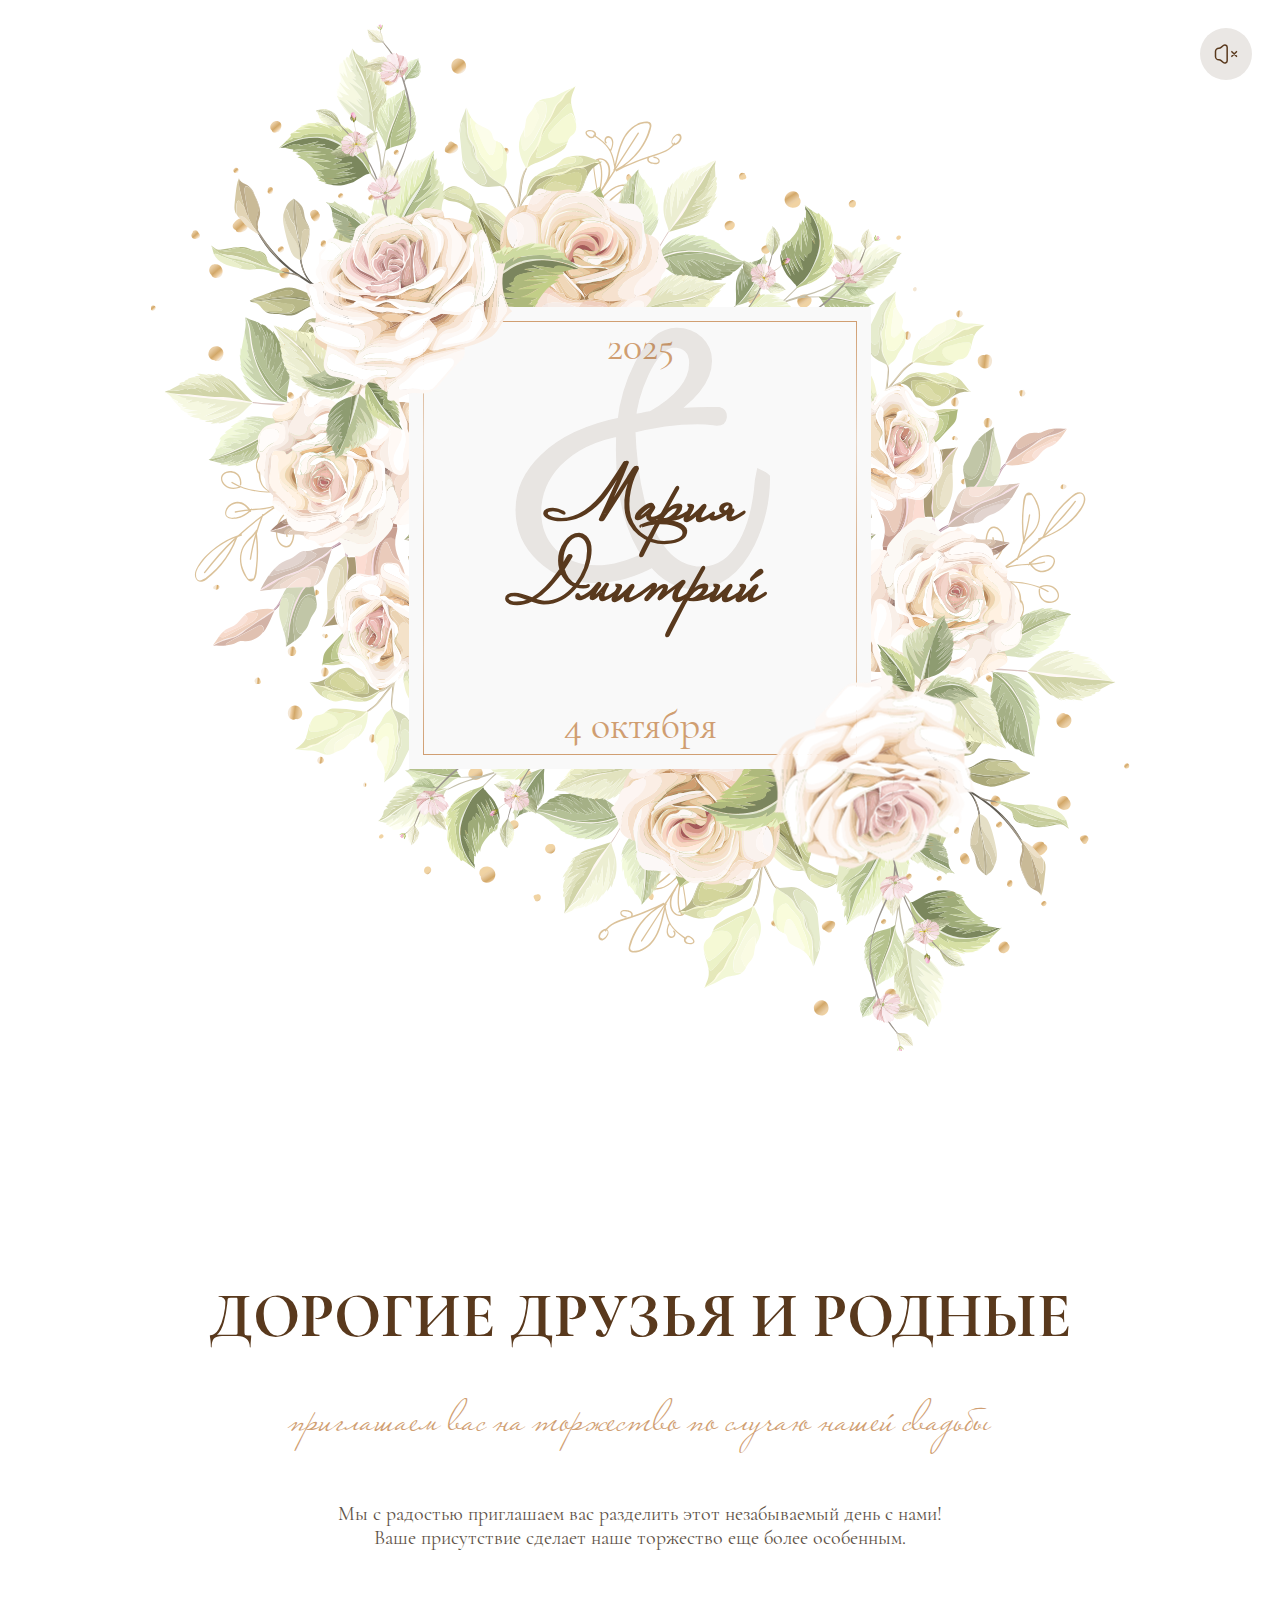
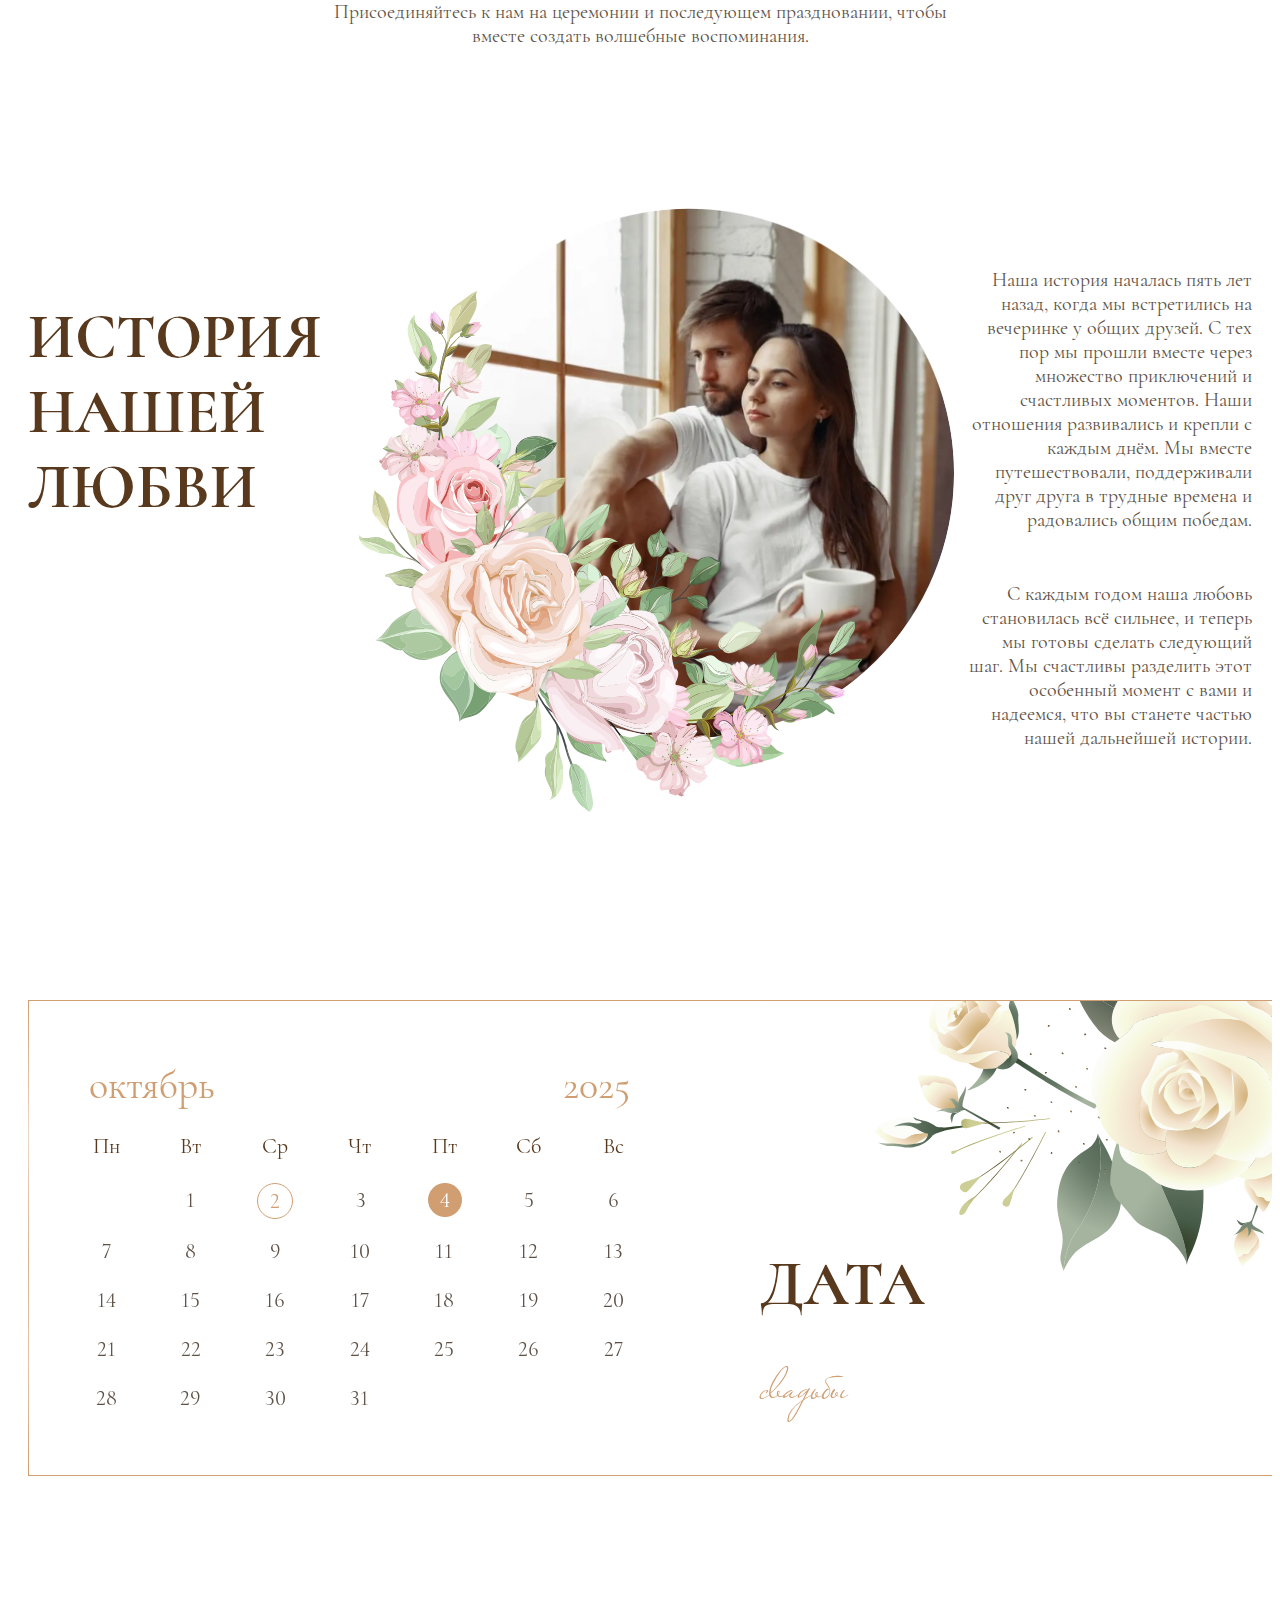
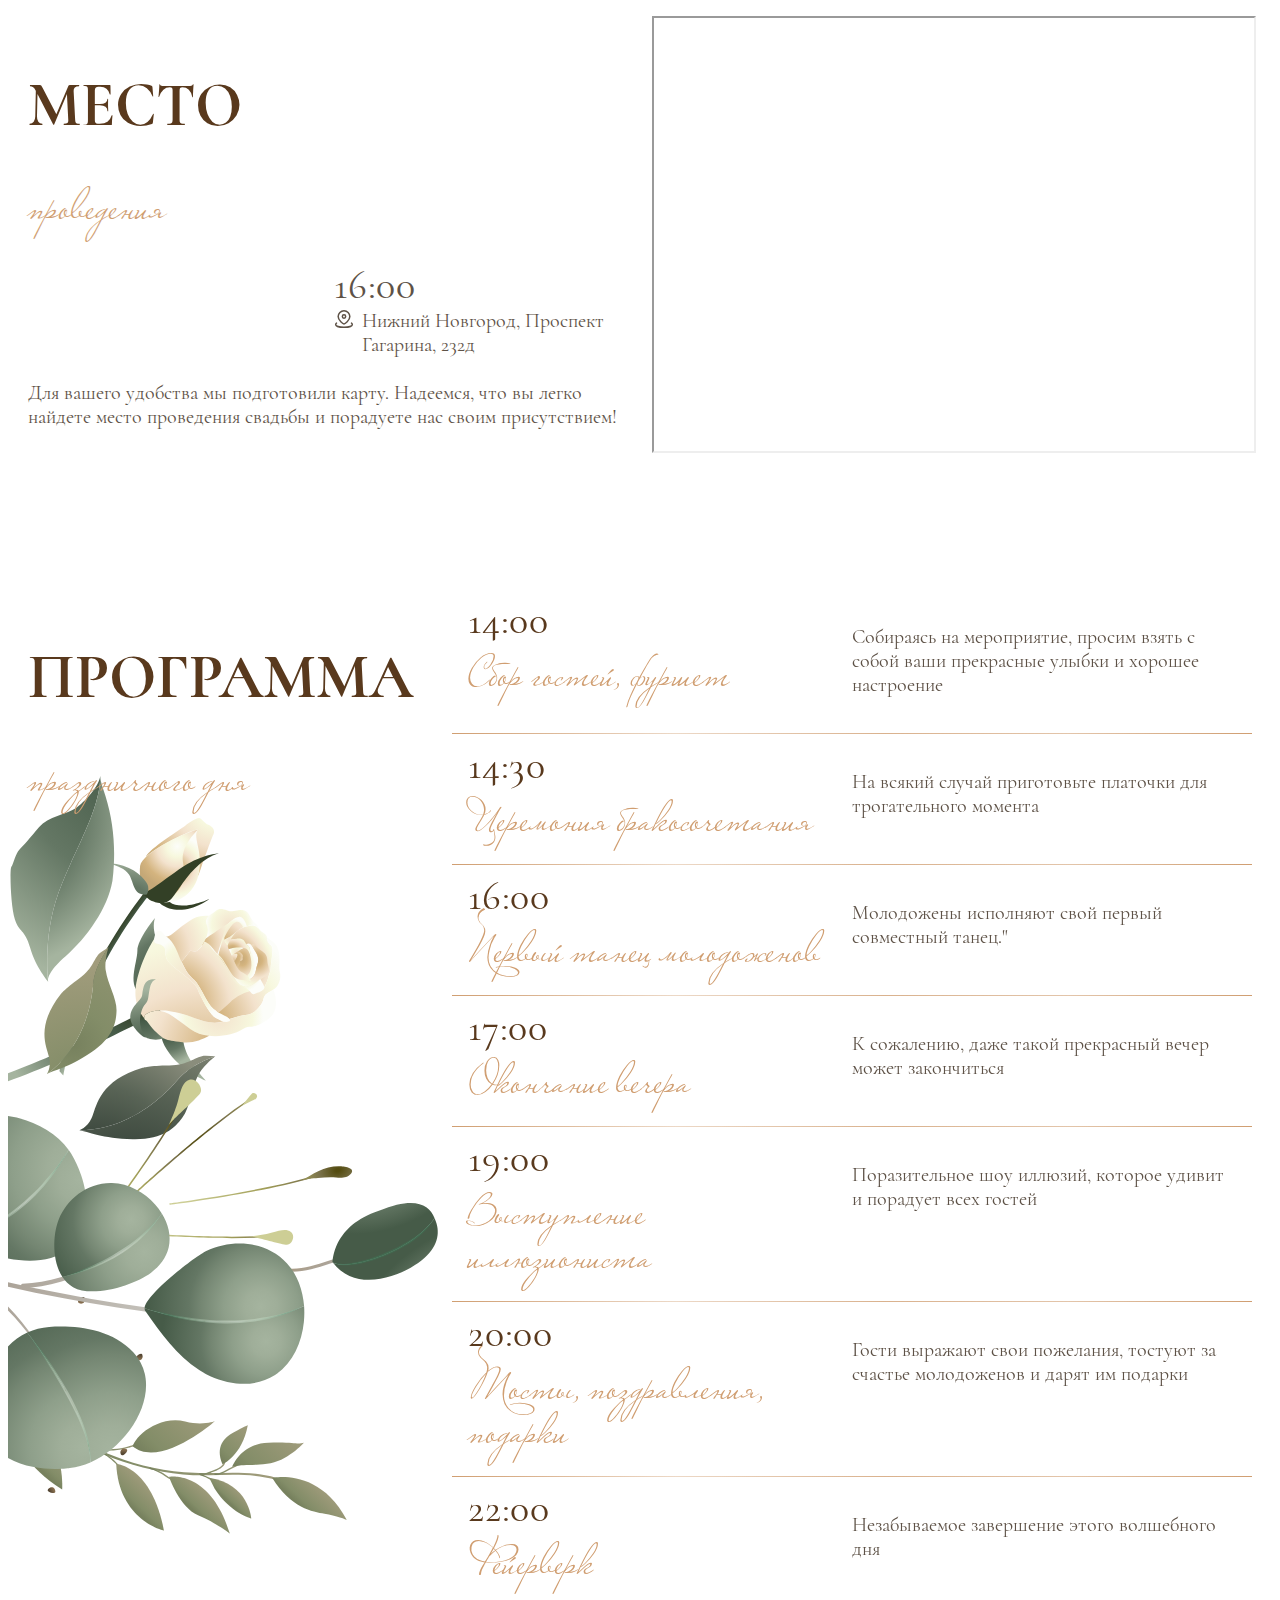
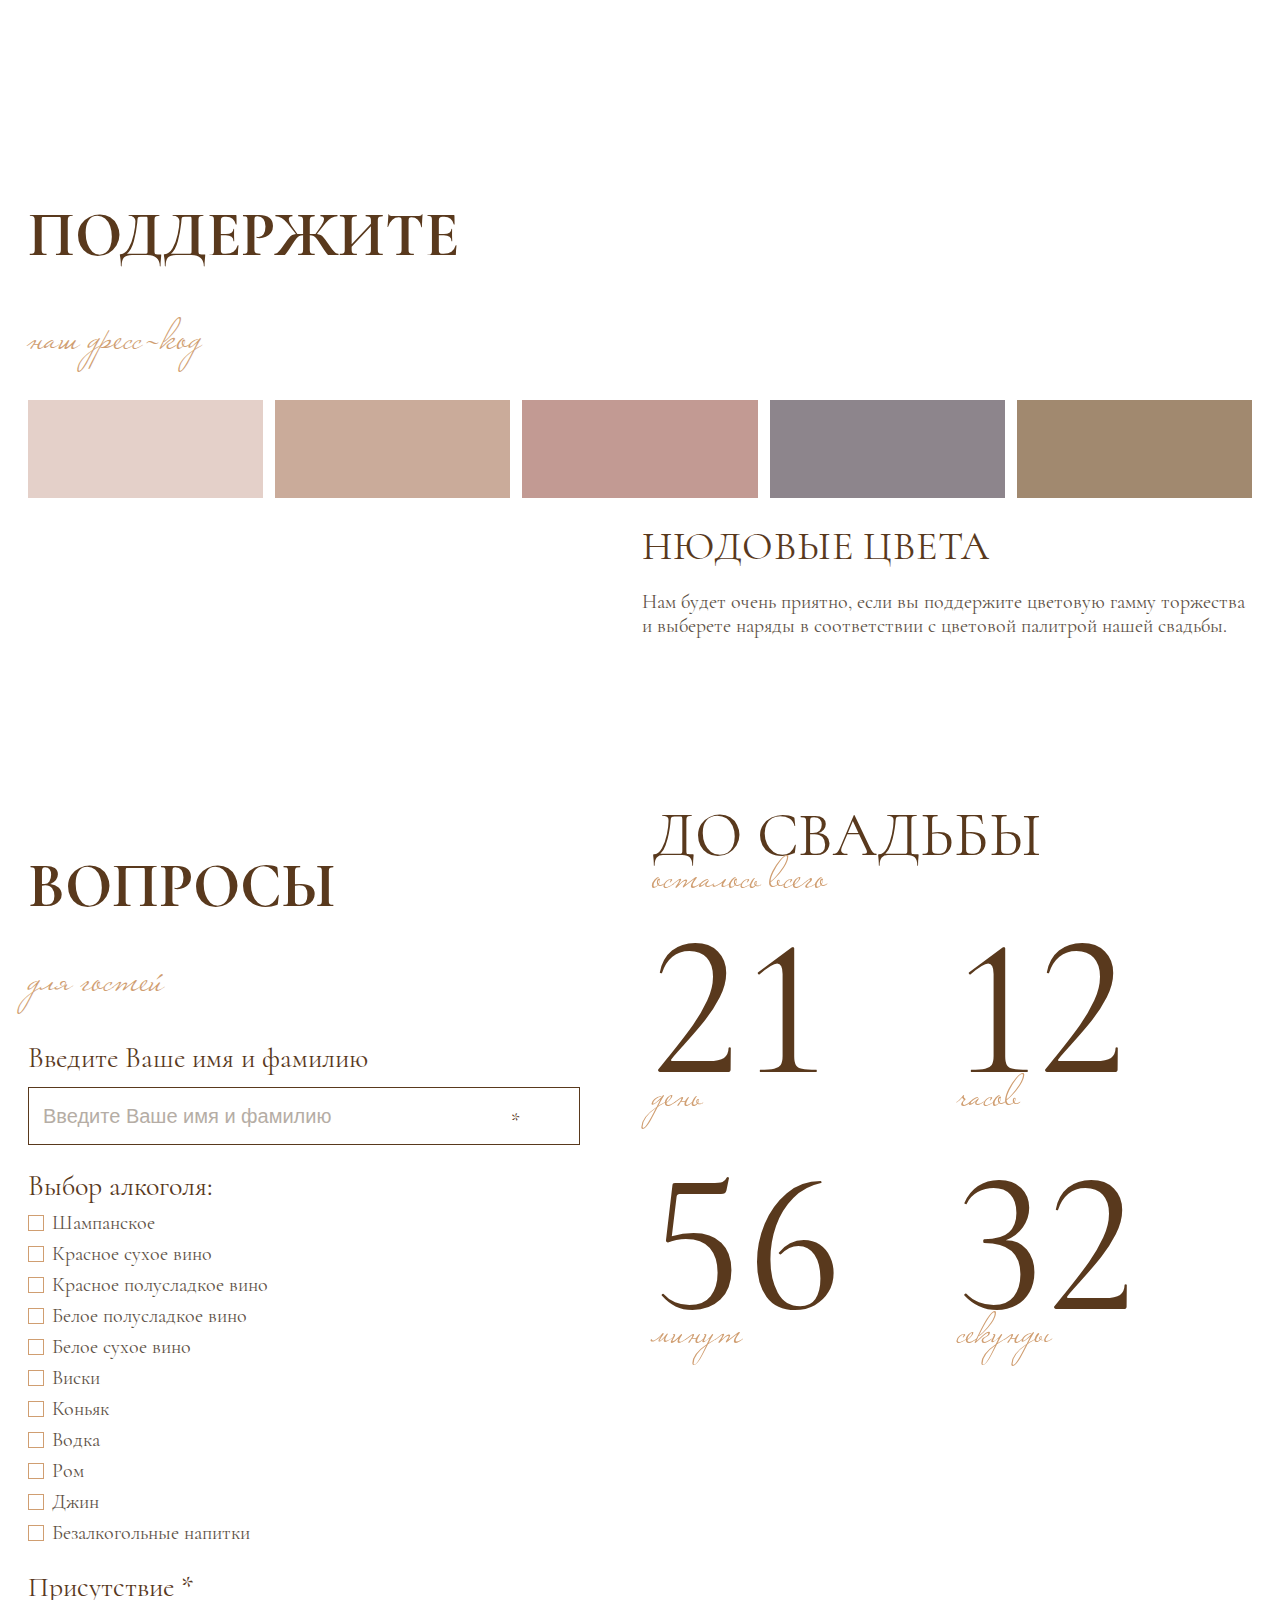
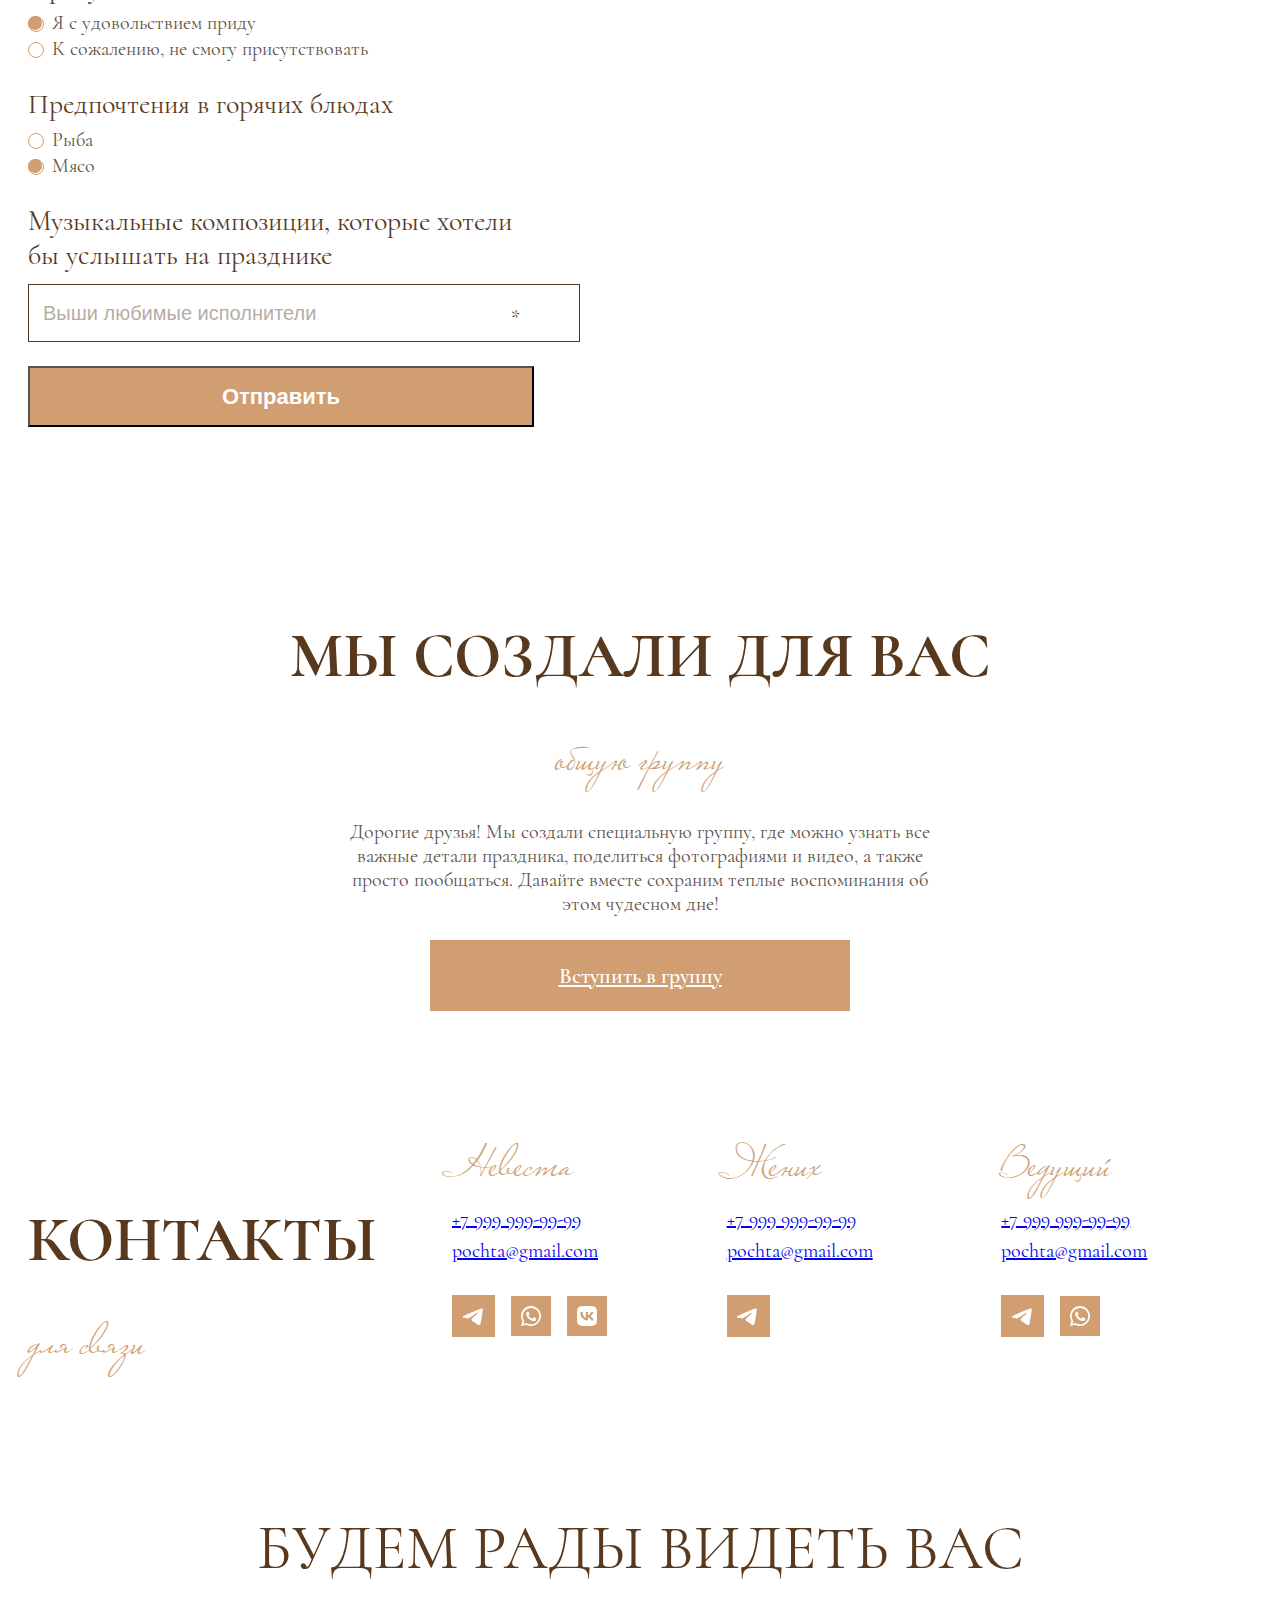
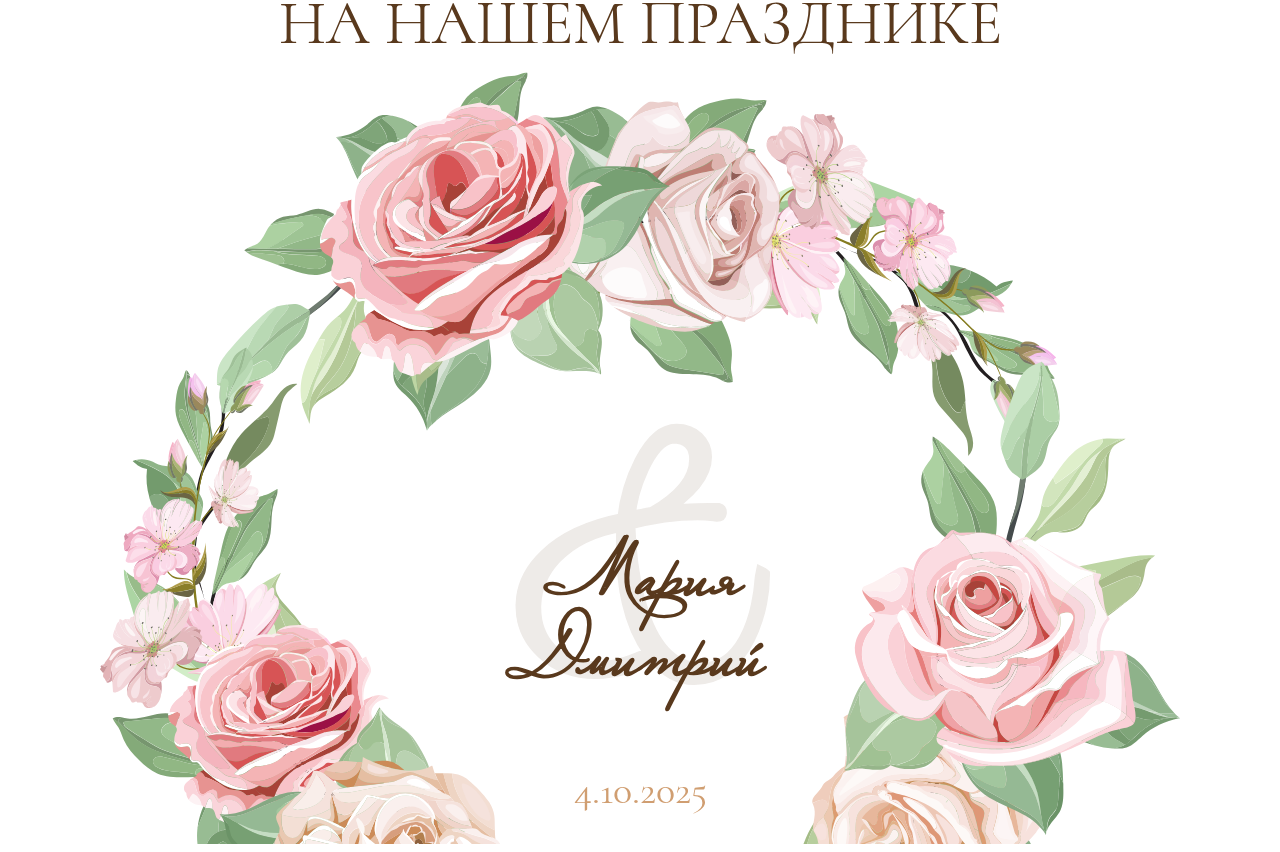
==== commit 7f92edec: "Add files via upload" ====
--- a/index.html
+++ b/index.html
@@ -6,7 +6,7 @@
 	<meta charset="UTF-8">
 	<meta name="format-detection" content="telephone=no">
 	<!-- стили -->
-	<link rel="stylesheet" href="css/reset.css?_v=20241005115613">
+	<!-- <link rel="stylesheet" href="css/reset.css?_v=20241005115613"> -->
 	<link rel="stylesheet" href="css/style.css?_v=20250126174151">
 	<!-- фавикон -->
 	<!-- <link rel="shortcut icon" href="favicon.ico"> -->
--- a/css/style.css
+++ b/css/style.css
@@ -1592,9 +1592,10 @@
 
   .hero__title span {
     font-size: 15rem;
-    -webkit-transform: translate(-45%, -60%);
-    -ms-transform: translate(-45%, -60%);
-    transform: translate(-45%, -60%);
+    top: 0;
+    -webkit-transform: translate(-45%, 0%);
+    -ms-transform: translate(-45%, 0%);
+    transform: translate(-45%, 0%);
   }
 
   .hero__date {
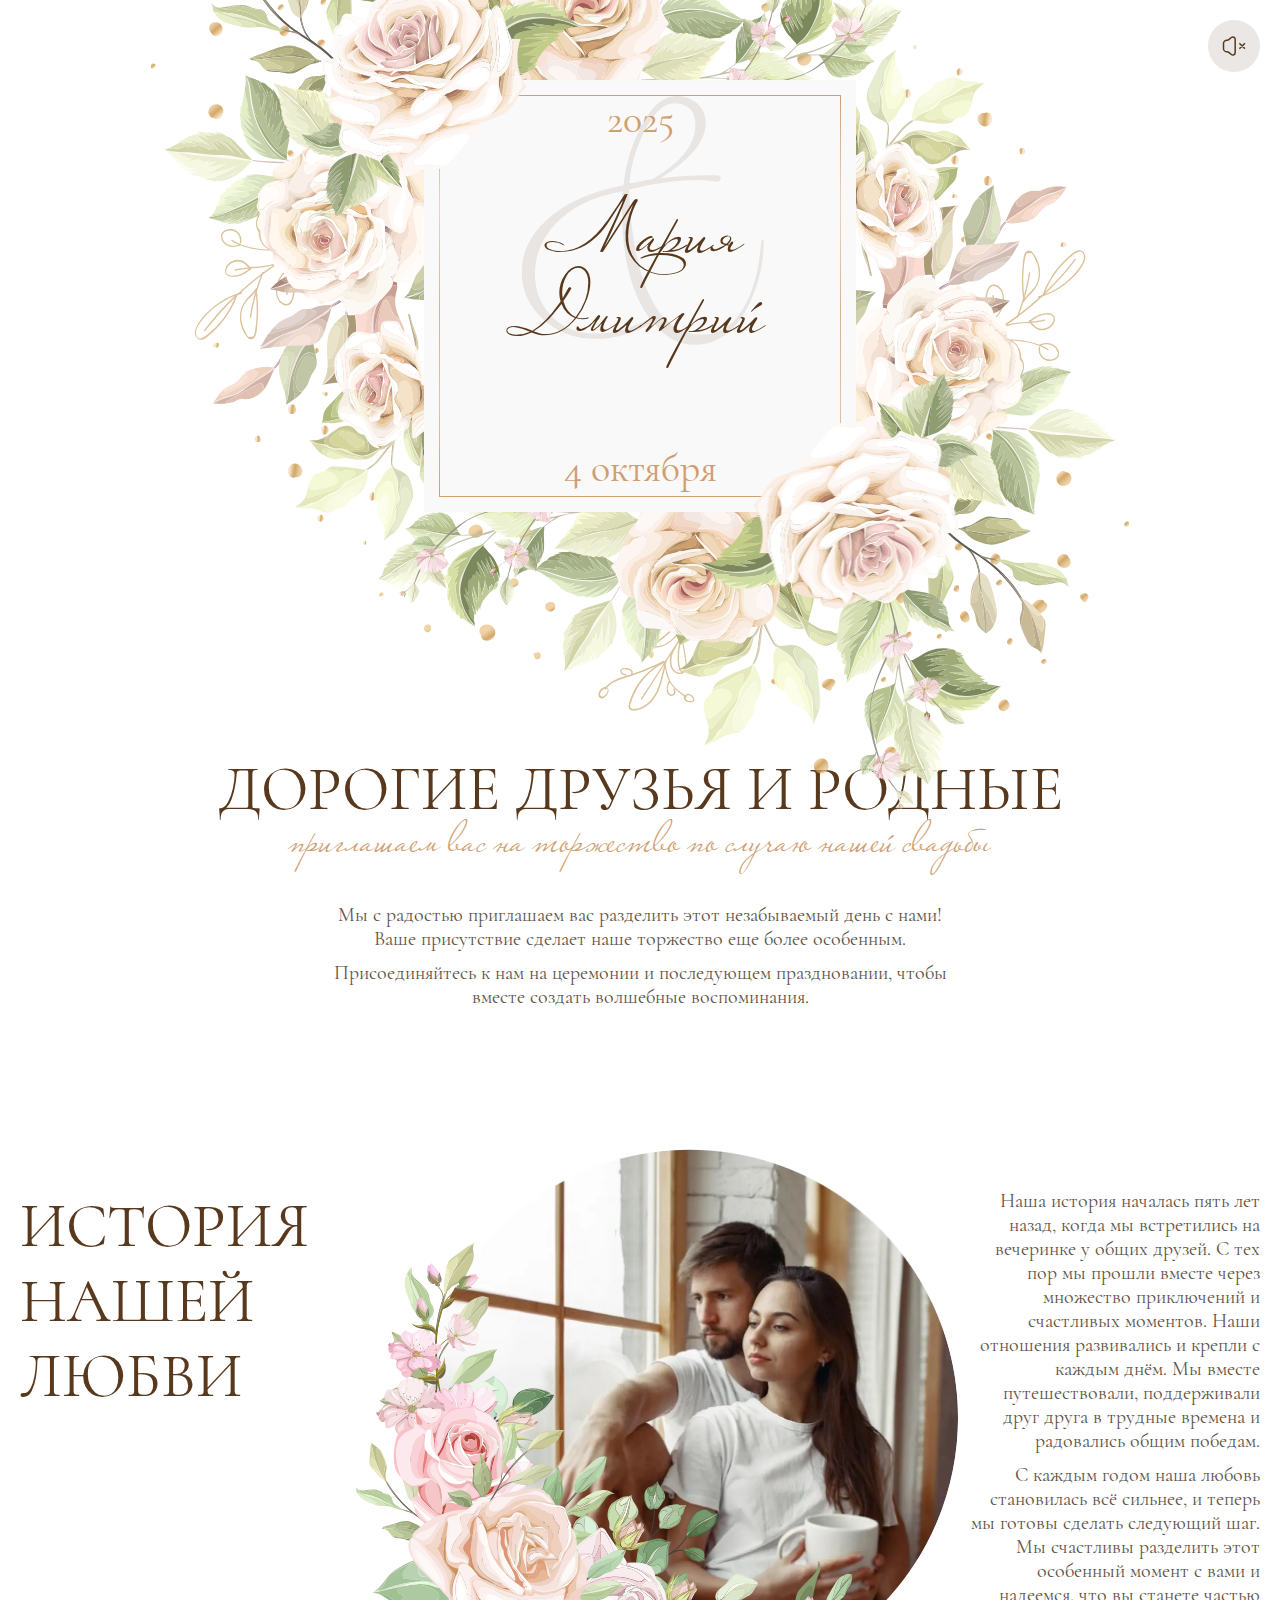
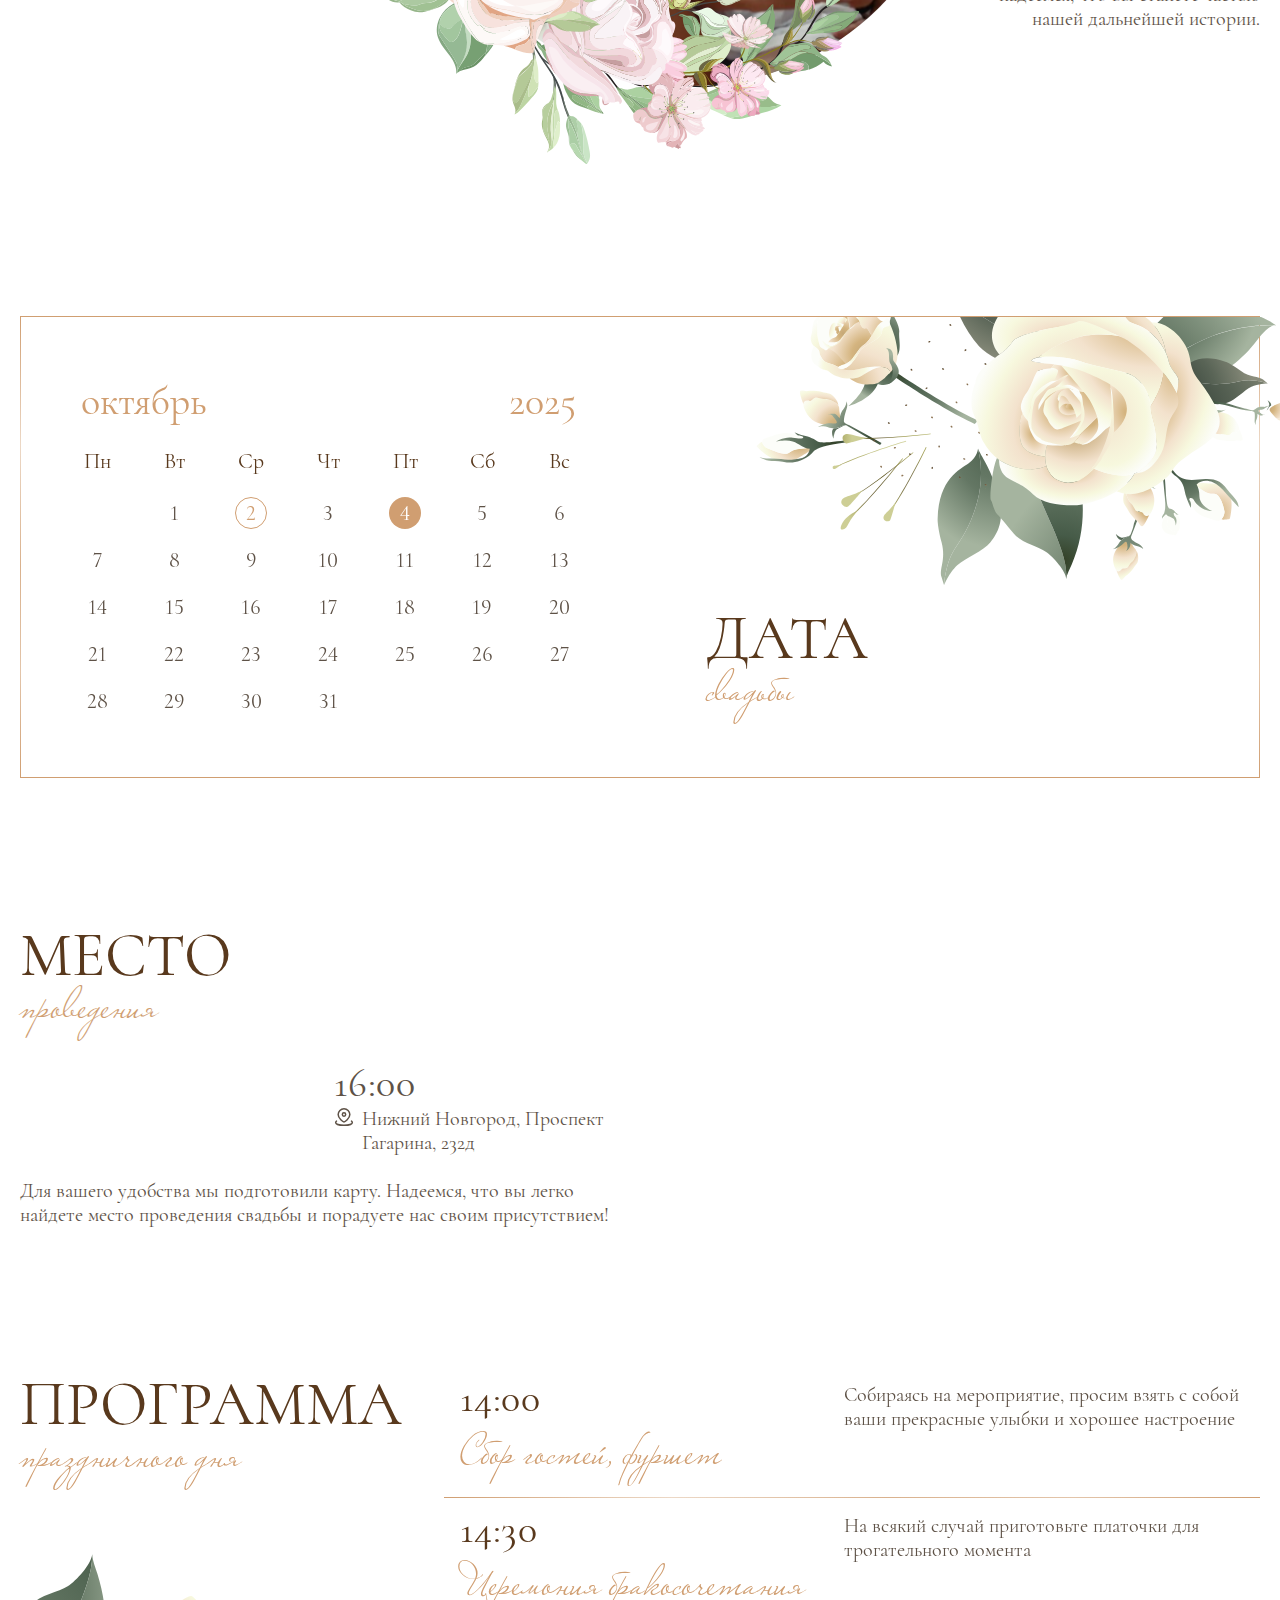
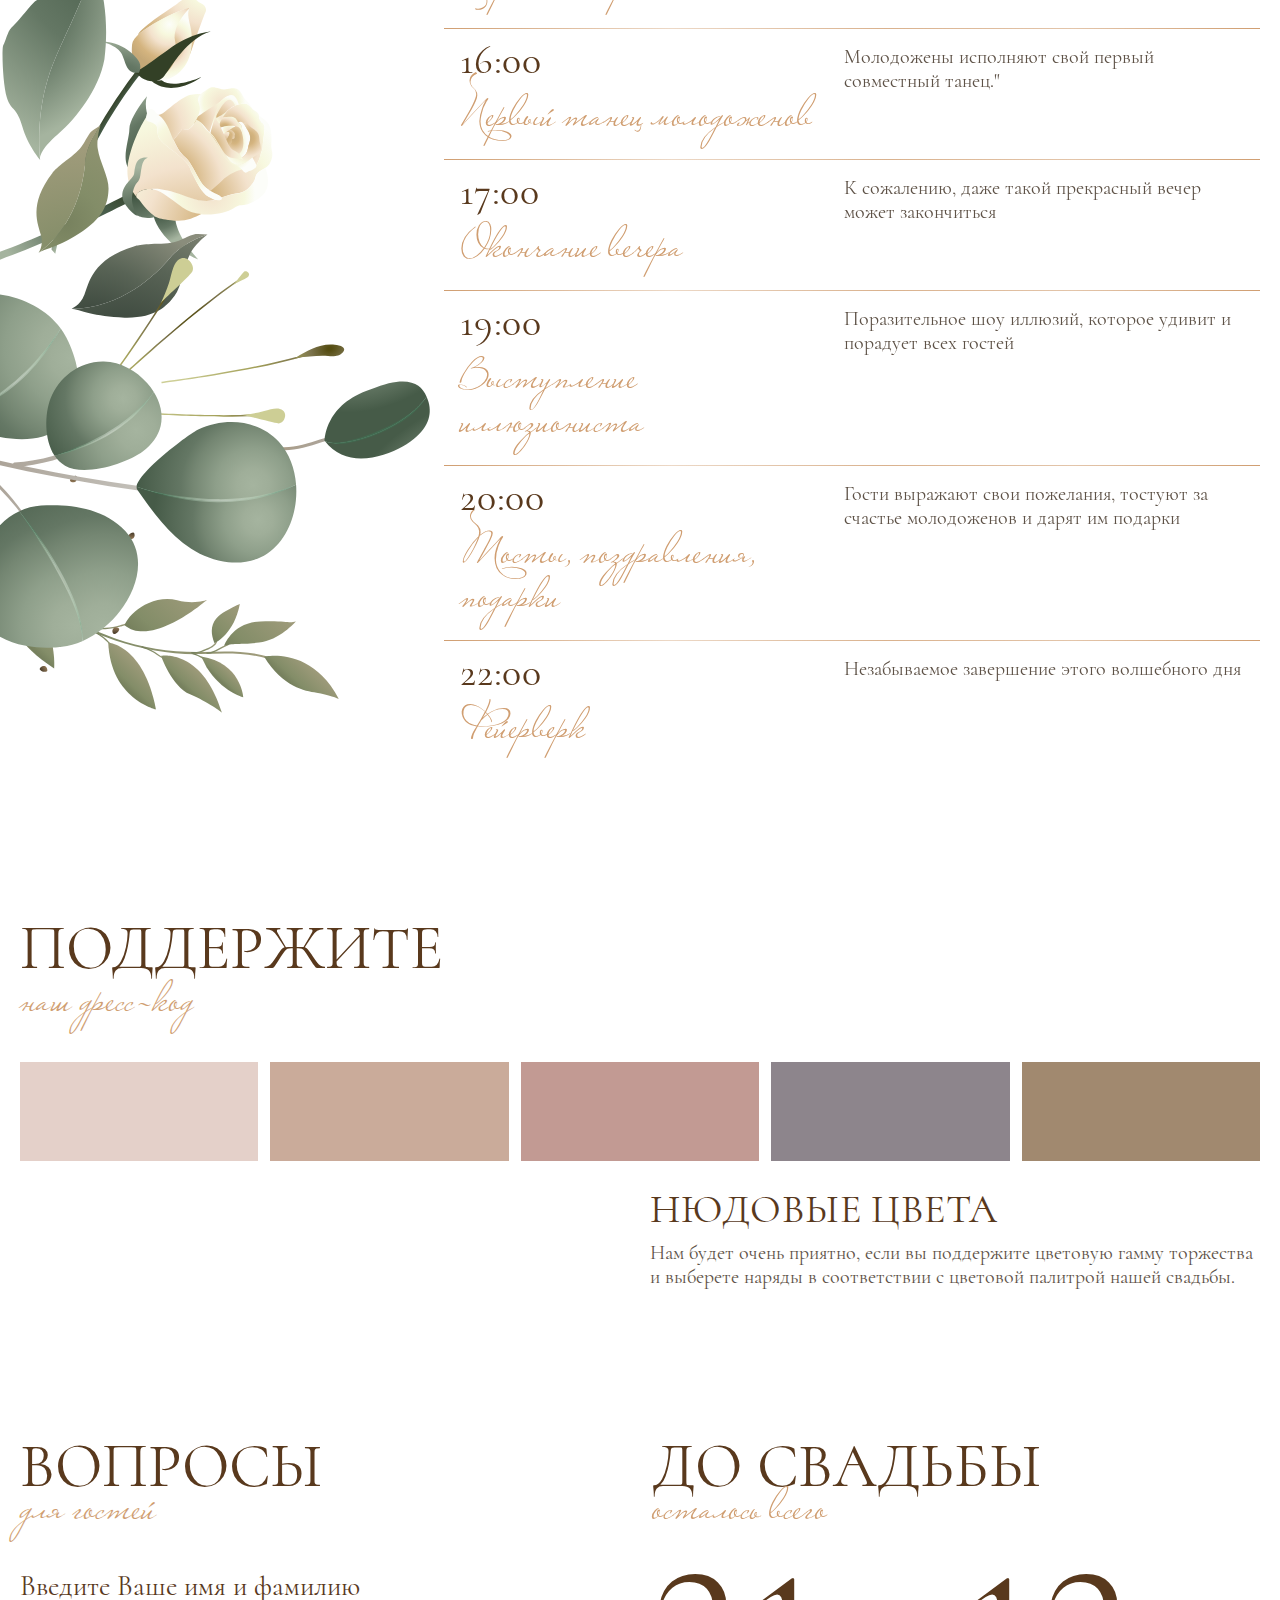
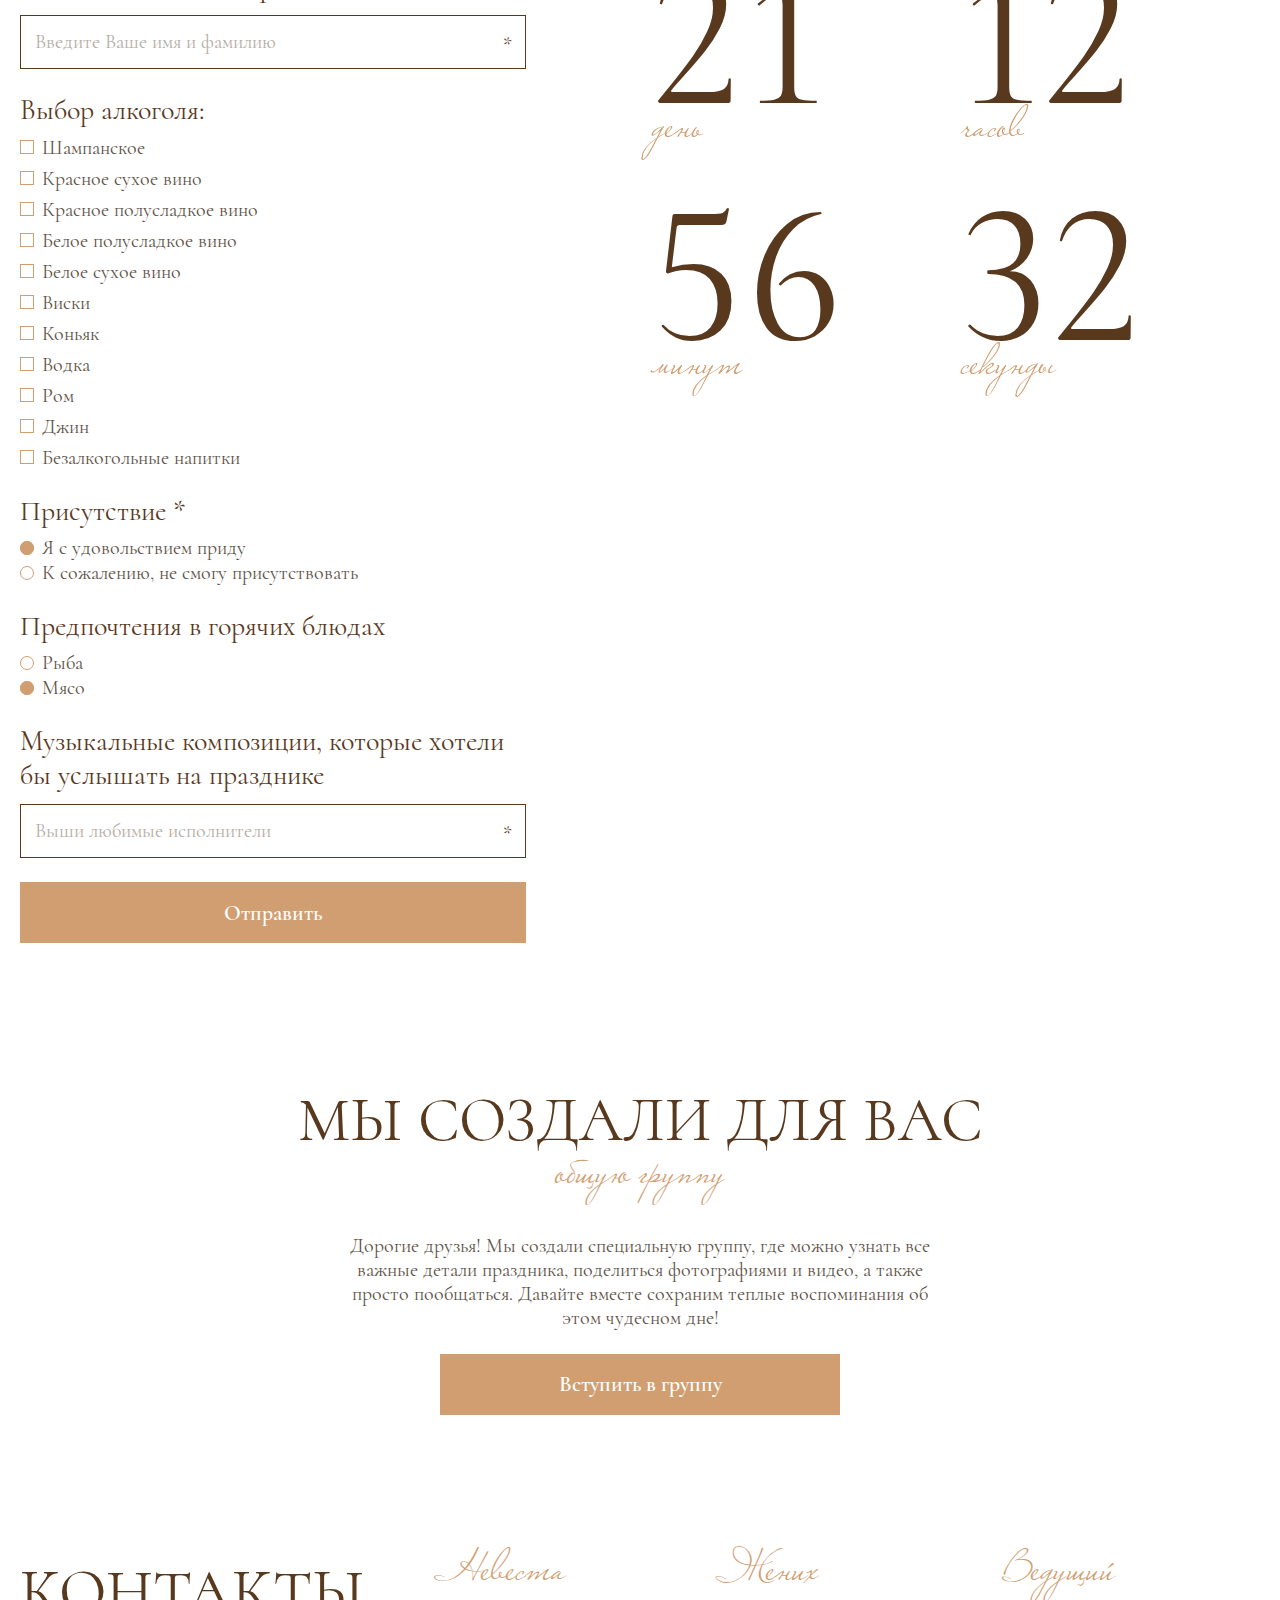
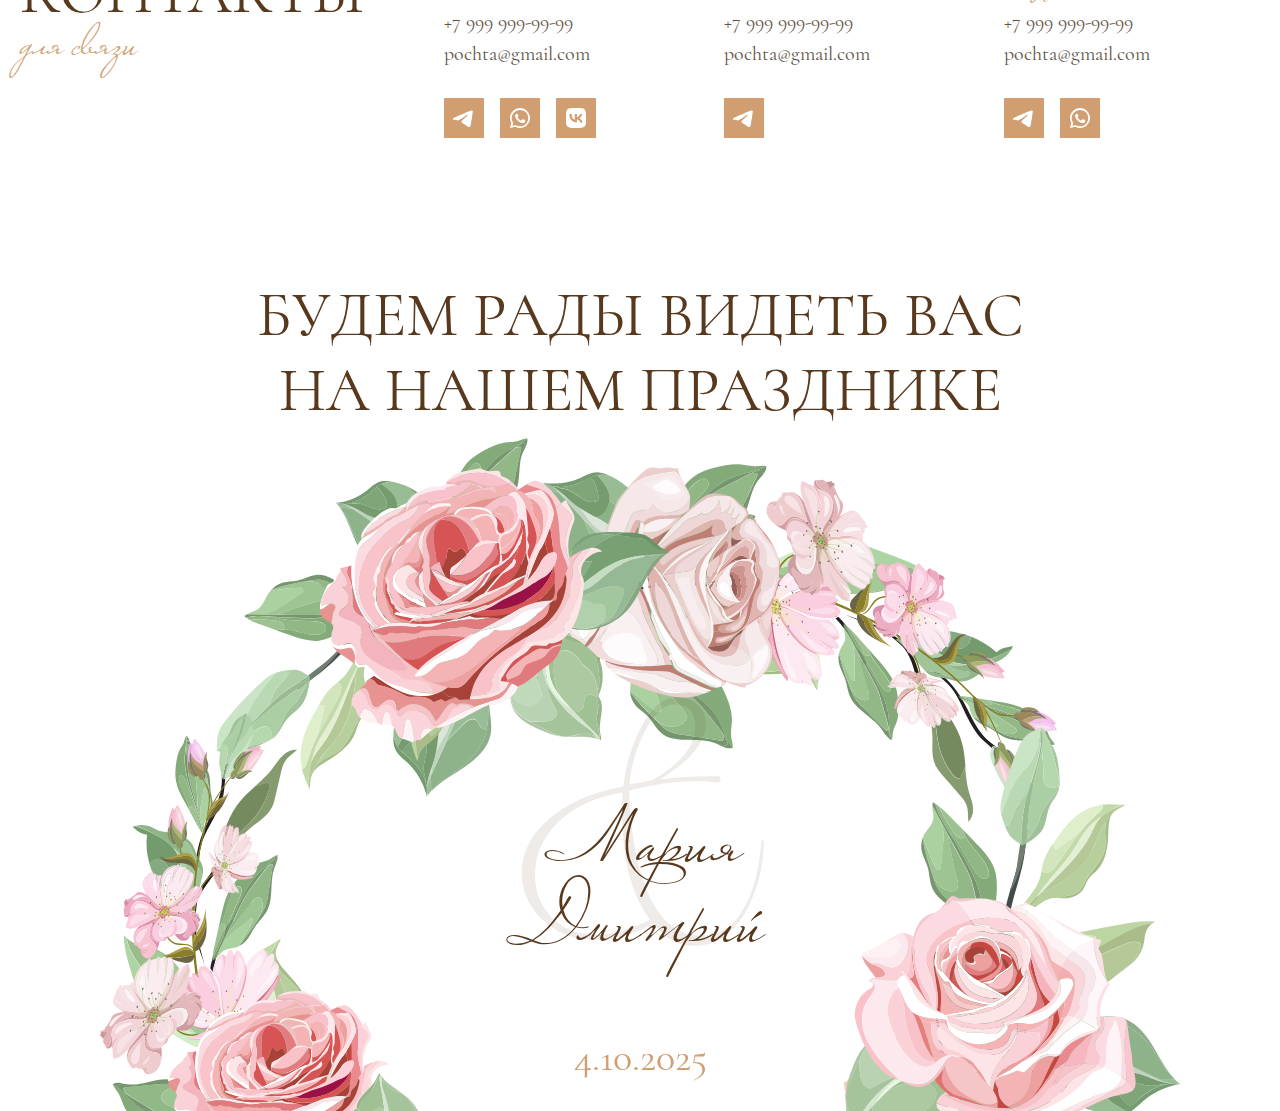
==== commit b8b6f2db: "Add files via upload" ====
--- a/index.html
+++ b/index.html
@@ -6,7 +6,7 @@
 	<meta charset="UTF-8">
 	<meta name="format-detection" content="telephone=no">
 	<!-- стили -->
-	<!-- <link rel="stylesheet" href="css/reset.css?_v=20241005115613"> -->
+	<link rel="stylesheet" href="css/reset.css?_v=20241005115613">
 	<link rel="stylesheet" href="css/style.css?_v=20250126174151">
 	<!-- фавикон -->
 	<!-- <link rel="shortcut icon" href="favicon.ico"> -->
--- a/css/style.css
+++ b/css/style.css
@@ -105,7 +105,7 @@
 
 .hero__container {
   position: relative;
-  min-height: 100vh;
+  /* min-height: 100vh; */
   padding-top: 5rem;
   padding-bottom: 5rem;
   display: -ms-grid;
@@ -221,6 +221,8 @@
   color: #59391d;
   opacity: .1;
   pointer-events: none;
+  display: block;
+  line-height: 0.5;
 }
 
 .hero__date {
@@ -1592,10 +1594,9 @@
 
   .hero__title span {
     font-size: 15rem;
-    top: 0;
-    -webkit-transform: translate(-45%, 0%);
-    -ms-transform: translate(-45%, 0%);
-    transform: translate(-45%, 0%);
+    -webkit-transform: translate(-45%, -60%);
+    -ms-transform: translate(-45%, -60%);
+    transform: translate(-45%, -60%);
   }
 
   .hero__date {
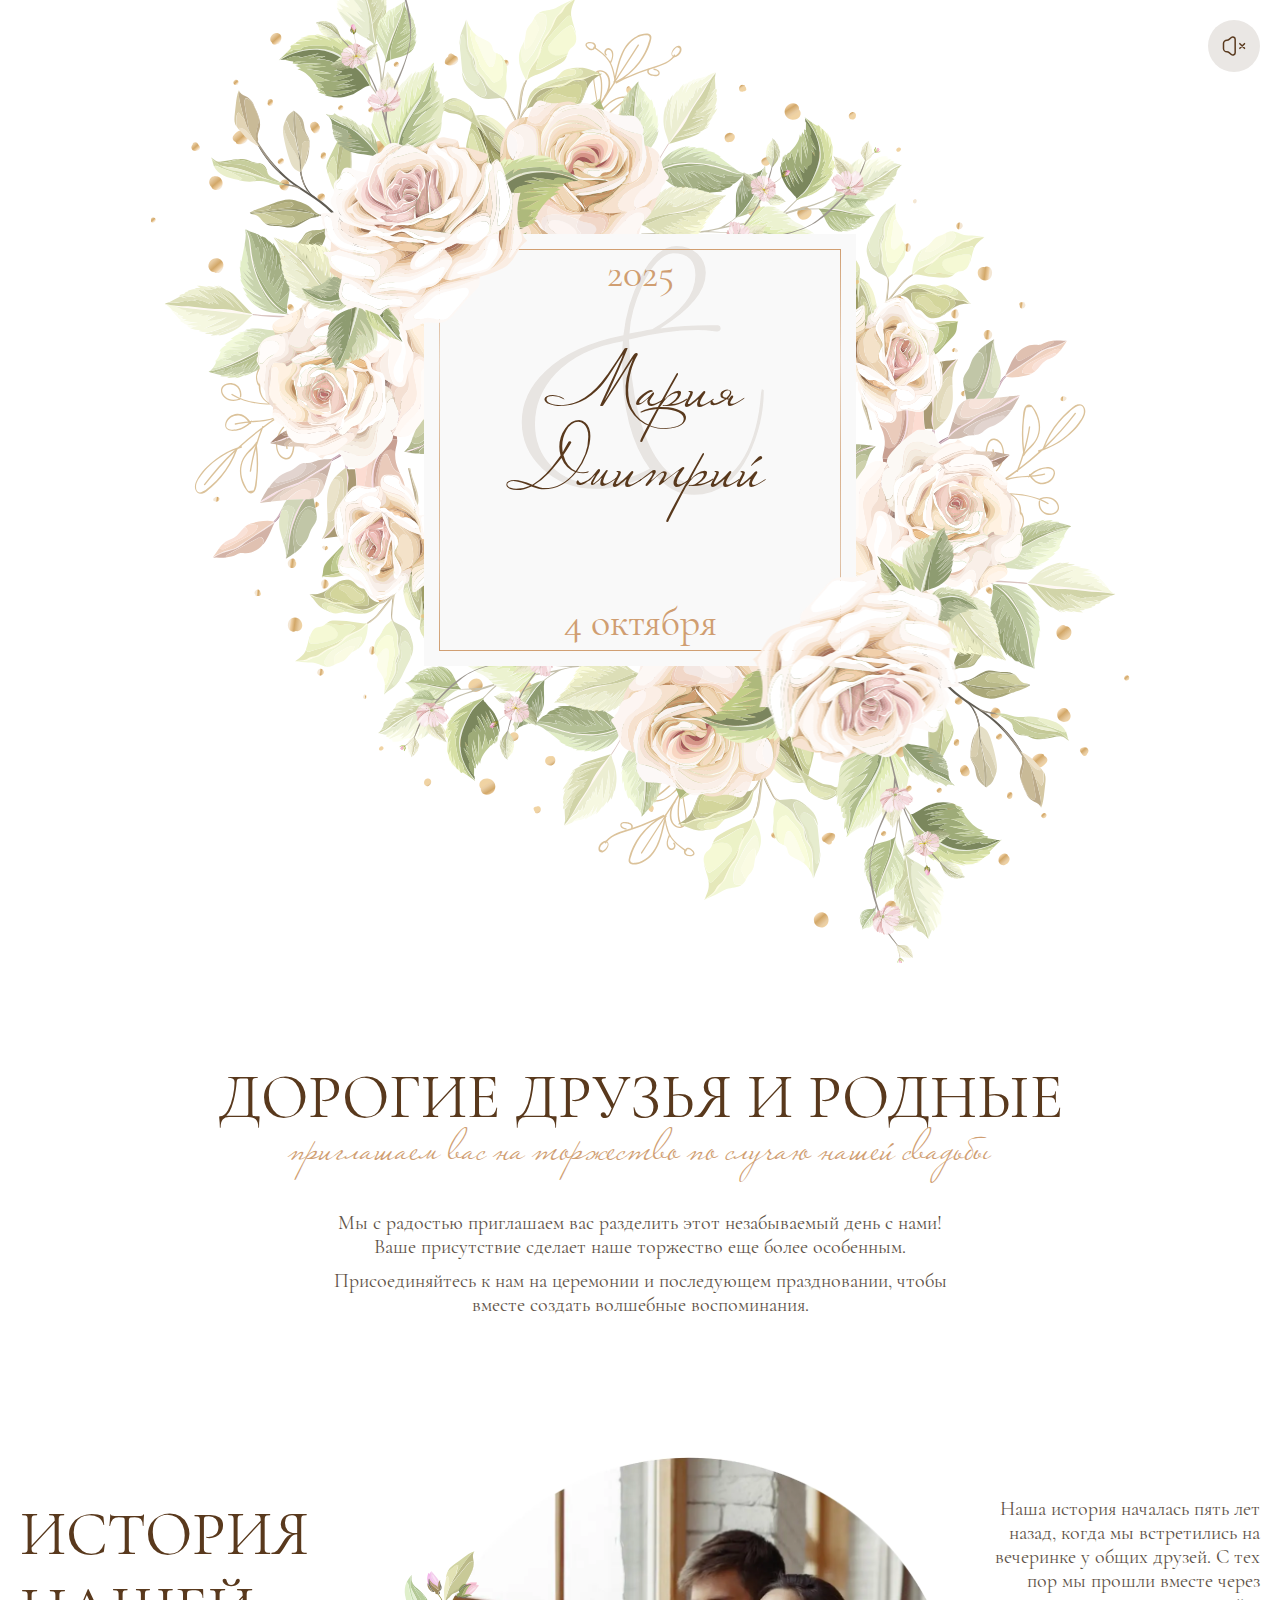
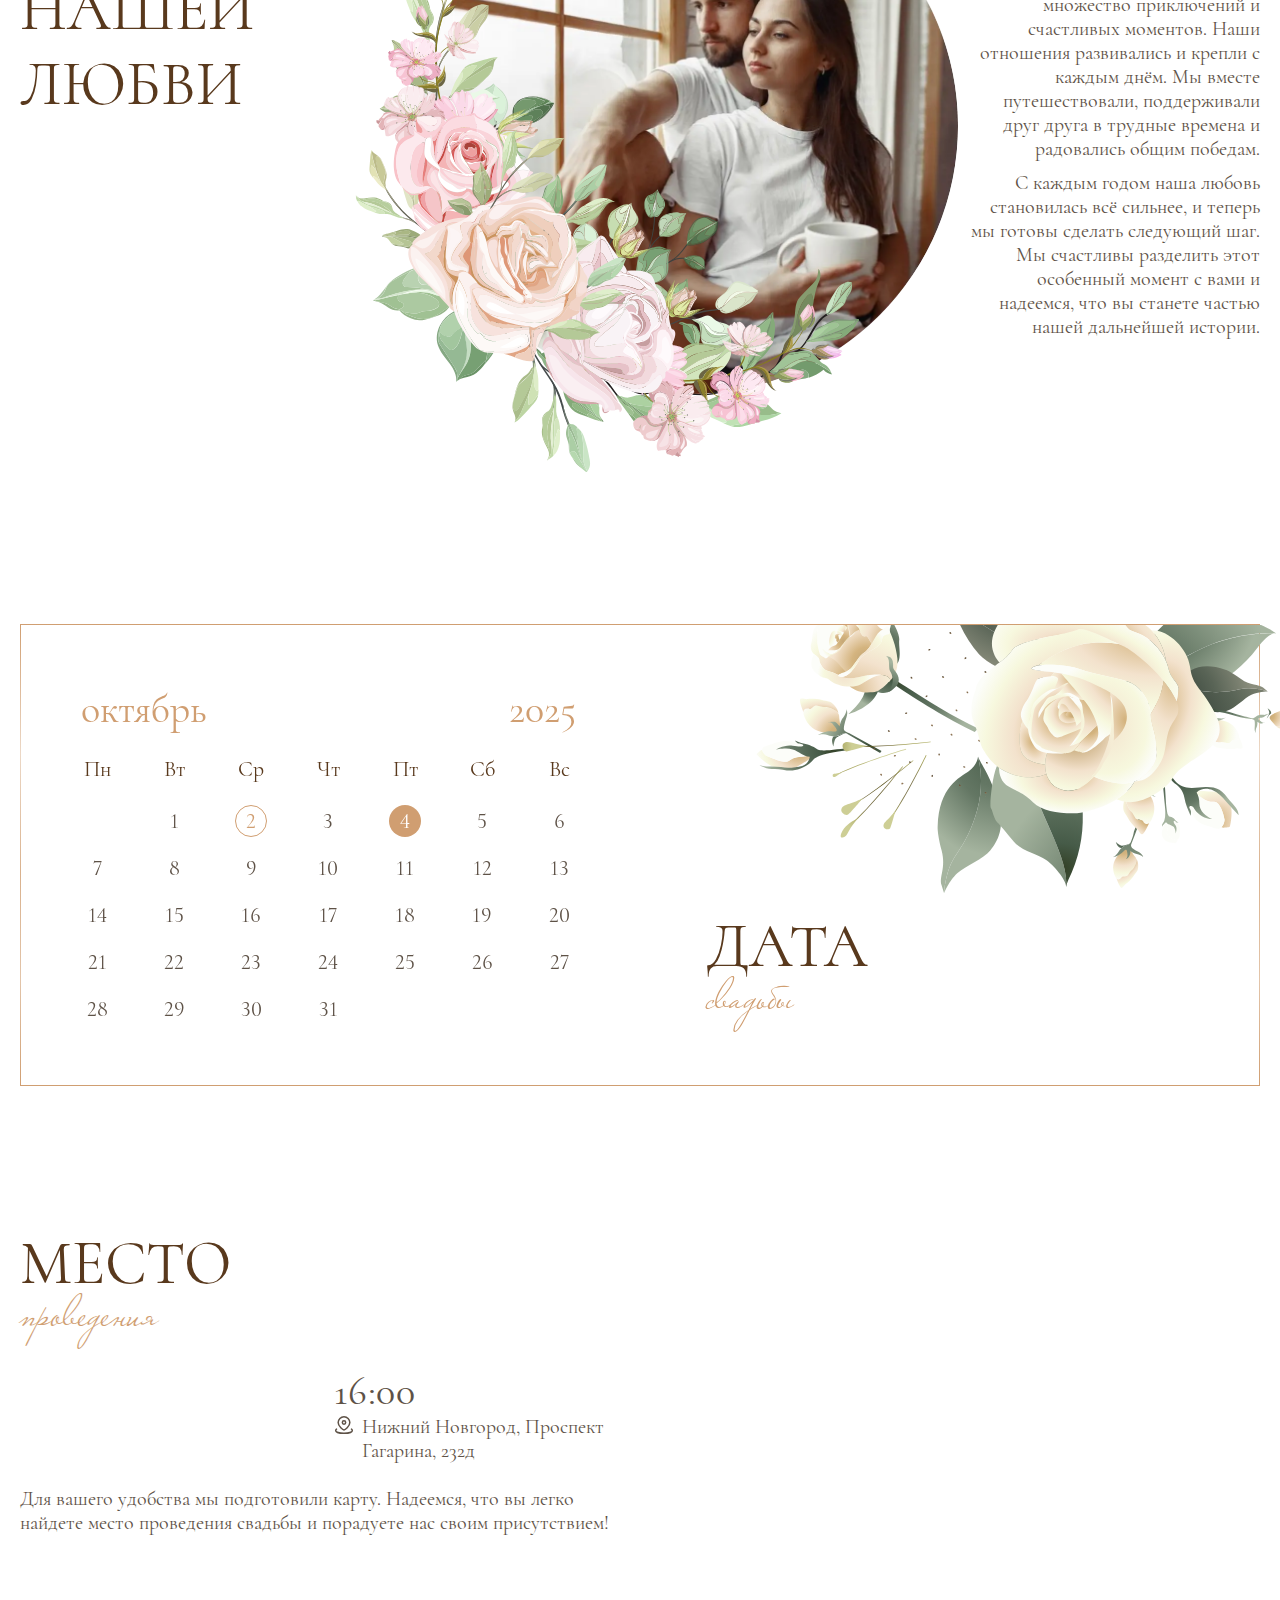
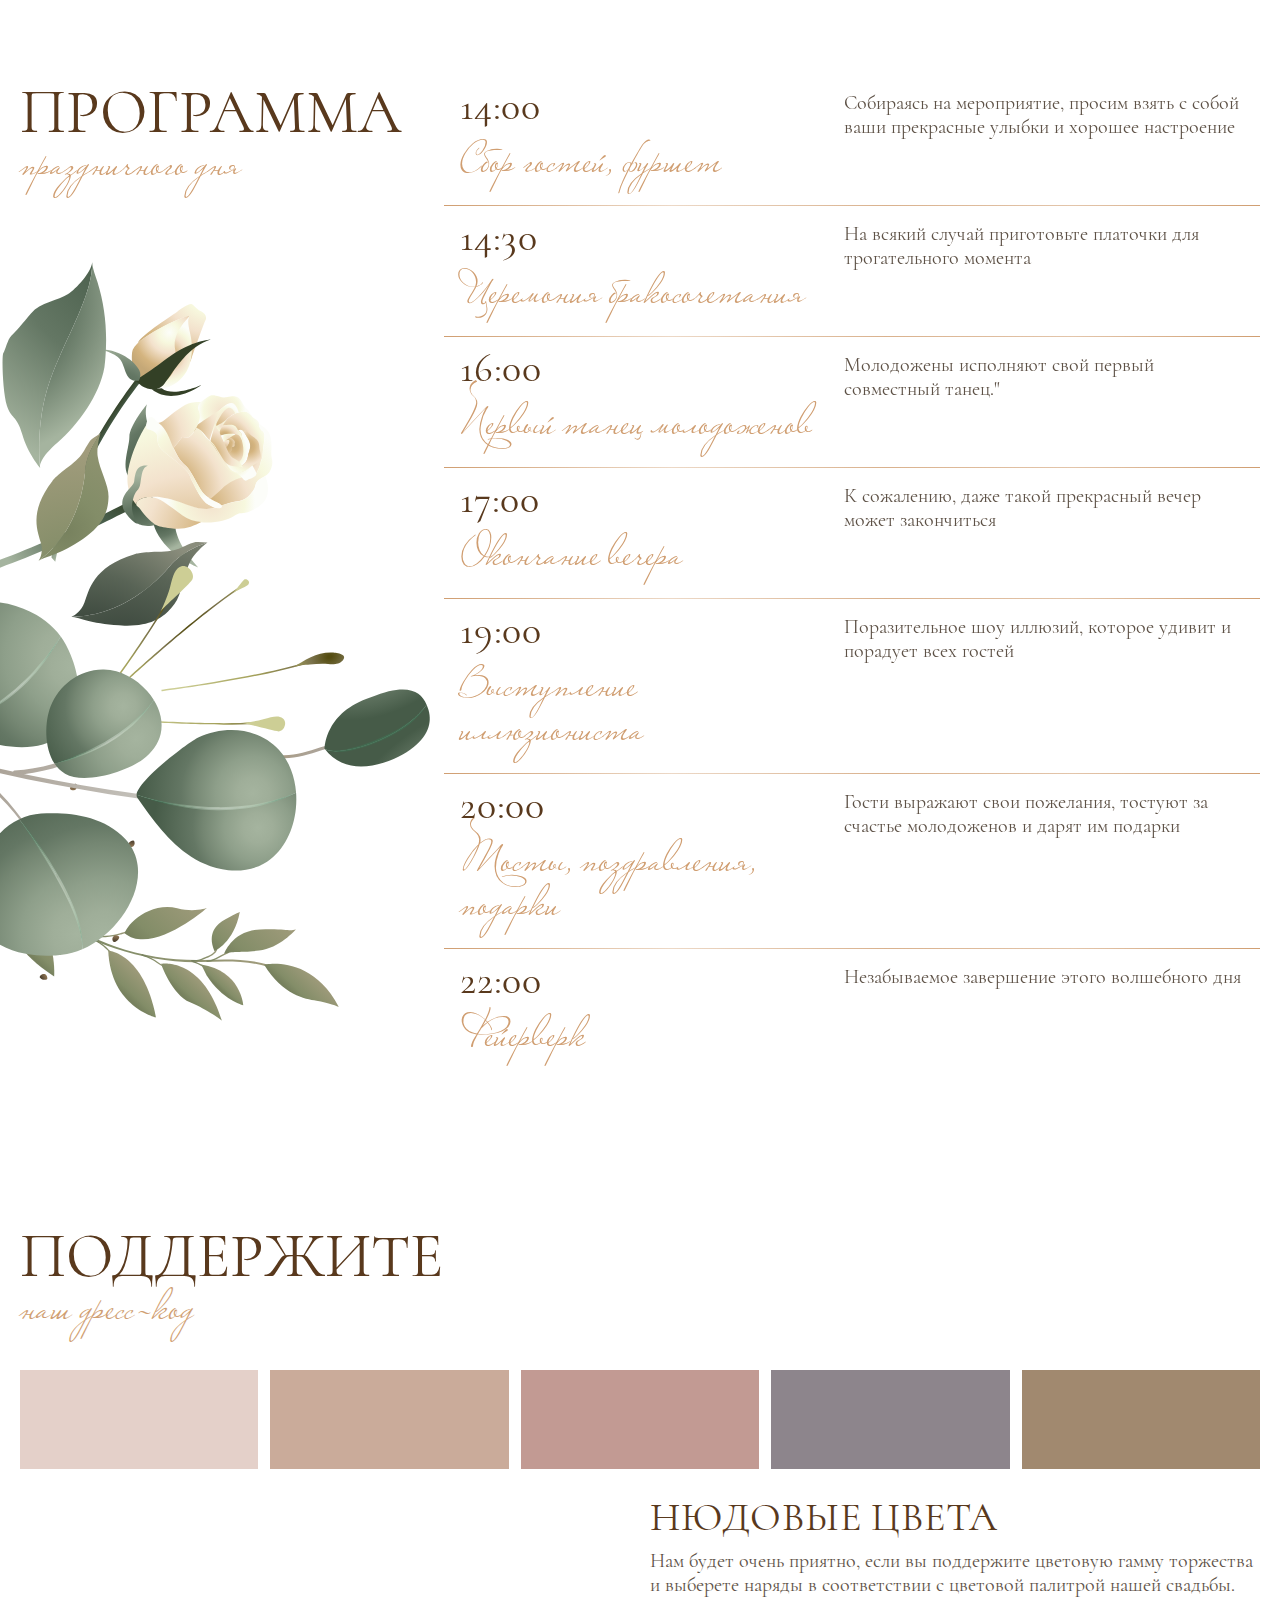
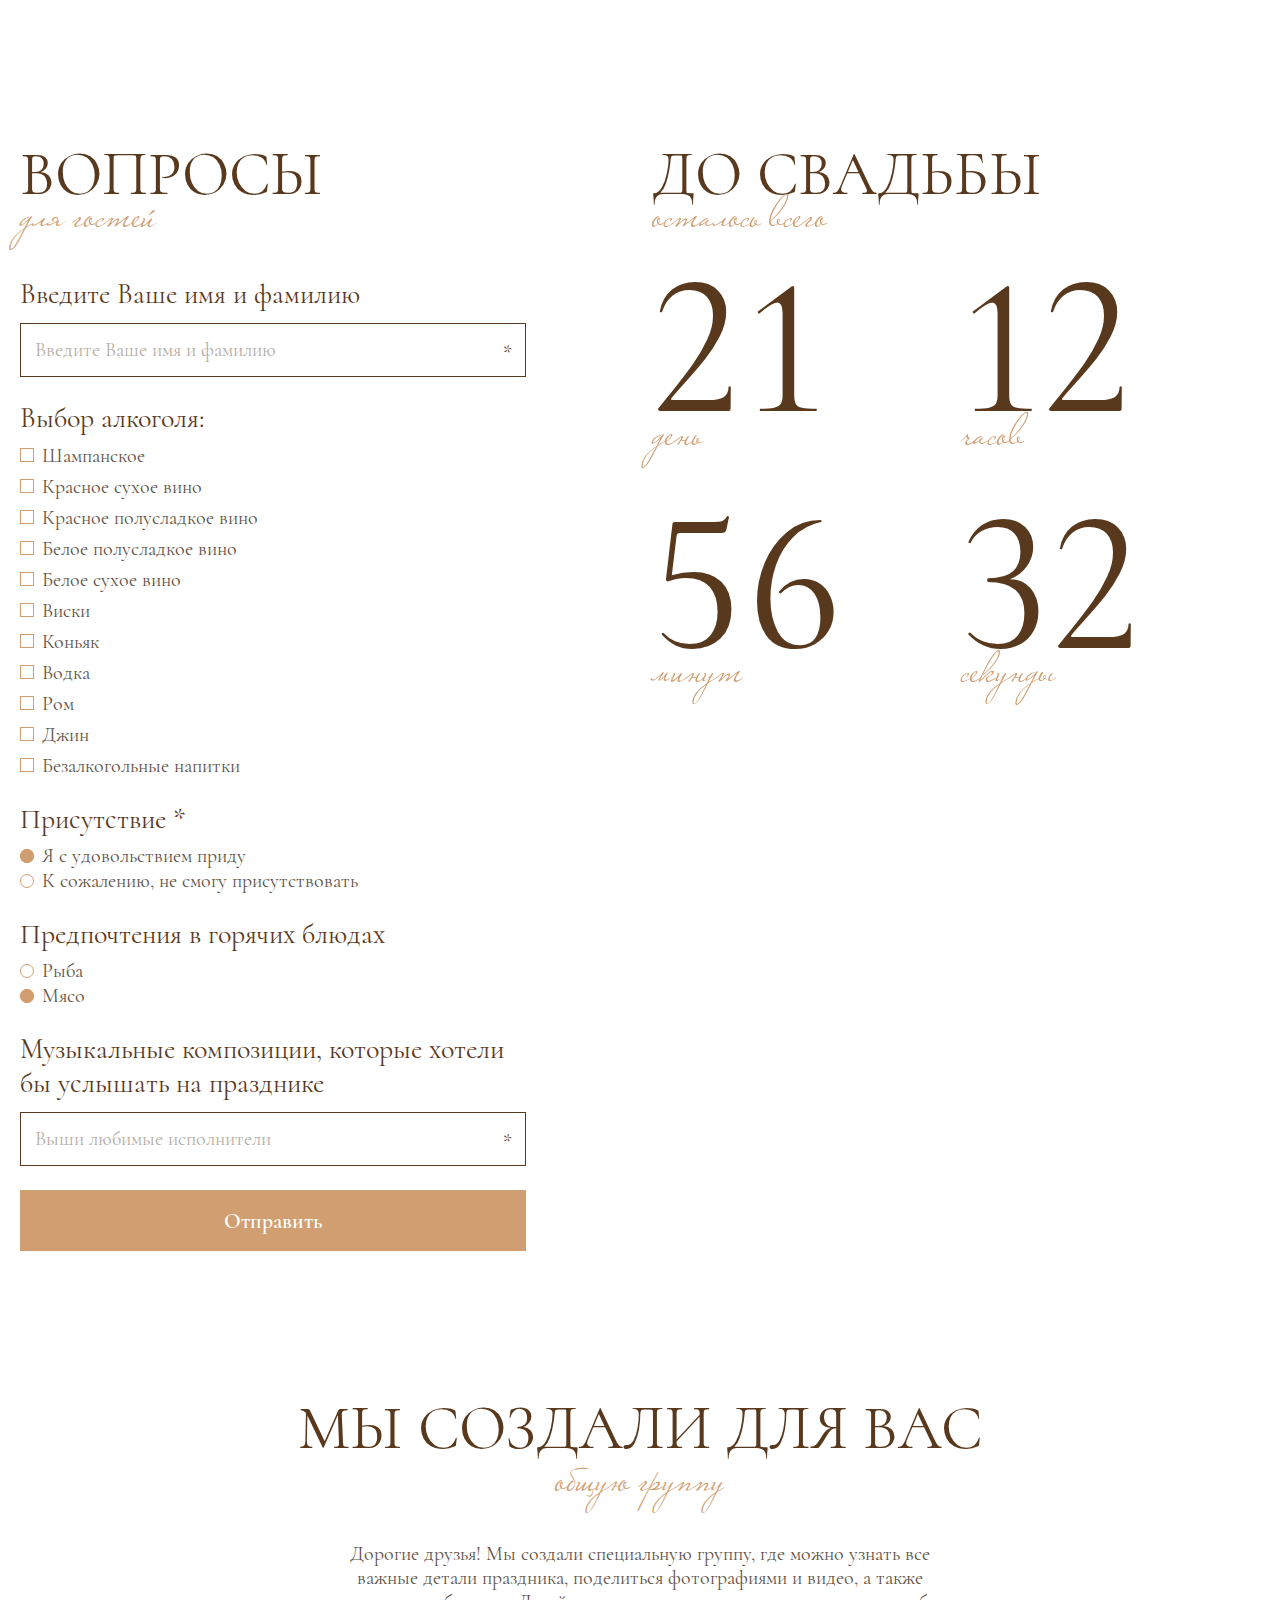
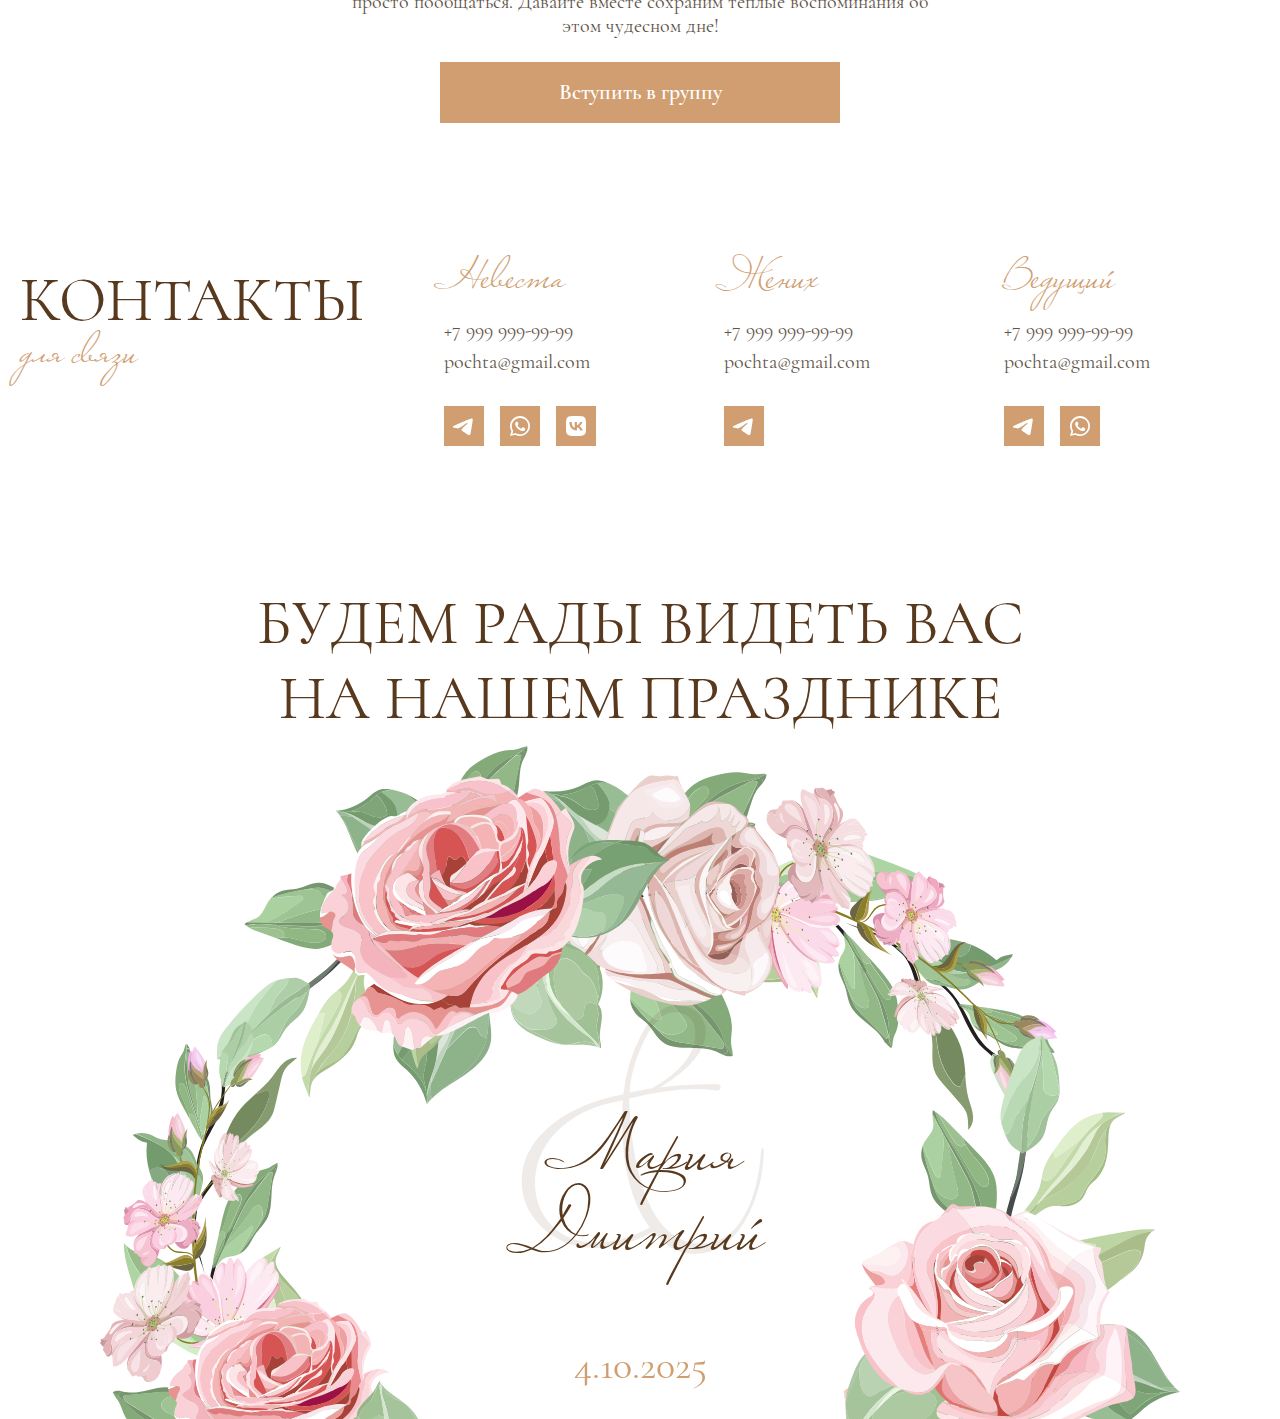
==== commit 1ae20584: "Add files via upload" ====
--- a/index.html
+++ b/index.html
@@ -39,9 +39,10 @@
 						<div class="hero__block">
 							<div class="hero__year">2025</div>
 							<h1 class="hero__title">
-								Мария <span>&</span>
+								Мария
 								Дмитрий
 							</h1>
+							<div class="hero__label">&</div>
 							<div class="hero__date">4 октября</div>
 							<div class="hero__decor-1">
 								<img src="img/hero-decor.svg" alt="цветок">
--- a/css/style.css
+++ b/css/style.css
@@ -105,7 +105,7 @@
 
 .hero__container {
   position: relative;
-  /* min-height: 100vh; */
+  min-height: 100vh;
   padding-top: 5rem;
   padding-bottom: 5rem;
   display: -ms-grid;
@@ -209,7 +209,8 @@
   margin-bottom: 1.25rem;
 }
 
-.hero__title span {
+.hero__label {
+  font-family: "Marianna", sans-serif;
   position: absolute;
   top: 50%;
   left: 50%;
@@ -221,9 +222,9 @@
   color: #59391d;
   opacity: .1;
   pointer-events: none;
-  display: block;
-  line-height: 0.5;
-}
+  line-height: 1;
+}
+
 
 .hero__date {
   font-size: 2.5rem;
@@ -1248,9 +1249,10 @@
     font-size: 4.0625rem;
   }
 
-  .hero__title span {
+  .hero__label {
     font-size: 18.75rem;
   }
+
 
   .hero__date {
     font-size: 1.875rem;
@@ -1592,12 +1594,13 @@
     font-size: 3.25rem;
   }
 
-  .hero__title span {
+  .hero__label {
     font-size: 15rem;
     -webkit-transform: translate(-45%, -60%);
     -ms-transform: translate(-45%, -60%);
     transform: translate(-45%, -60%);
   }
+
 
   .hero__date {
     font-size: 1.5rem;
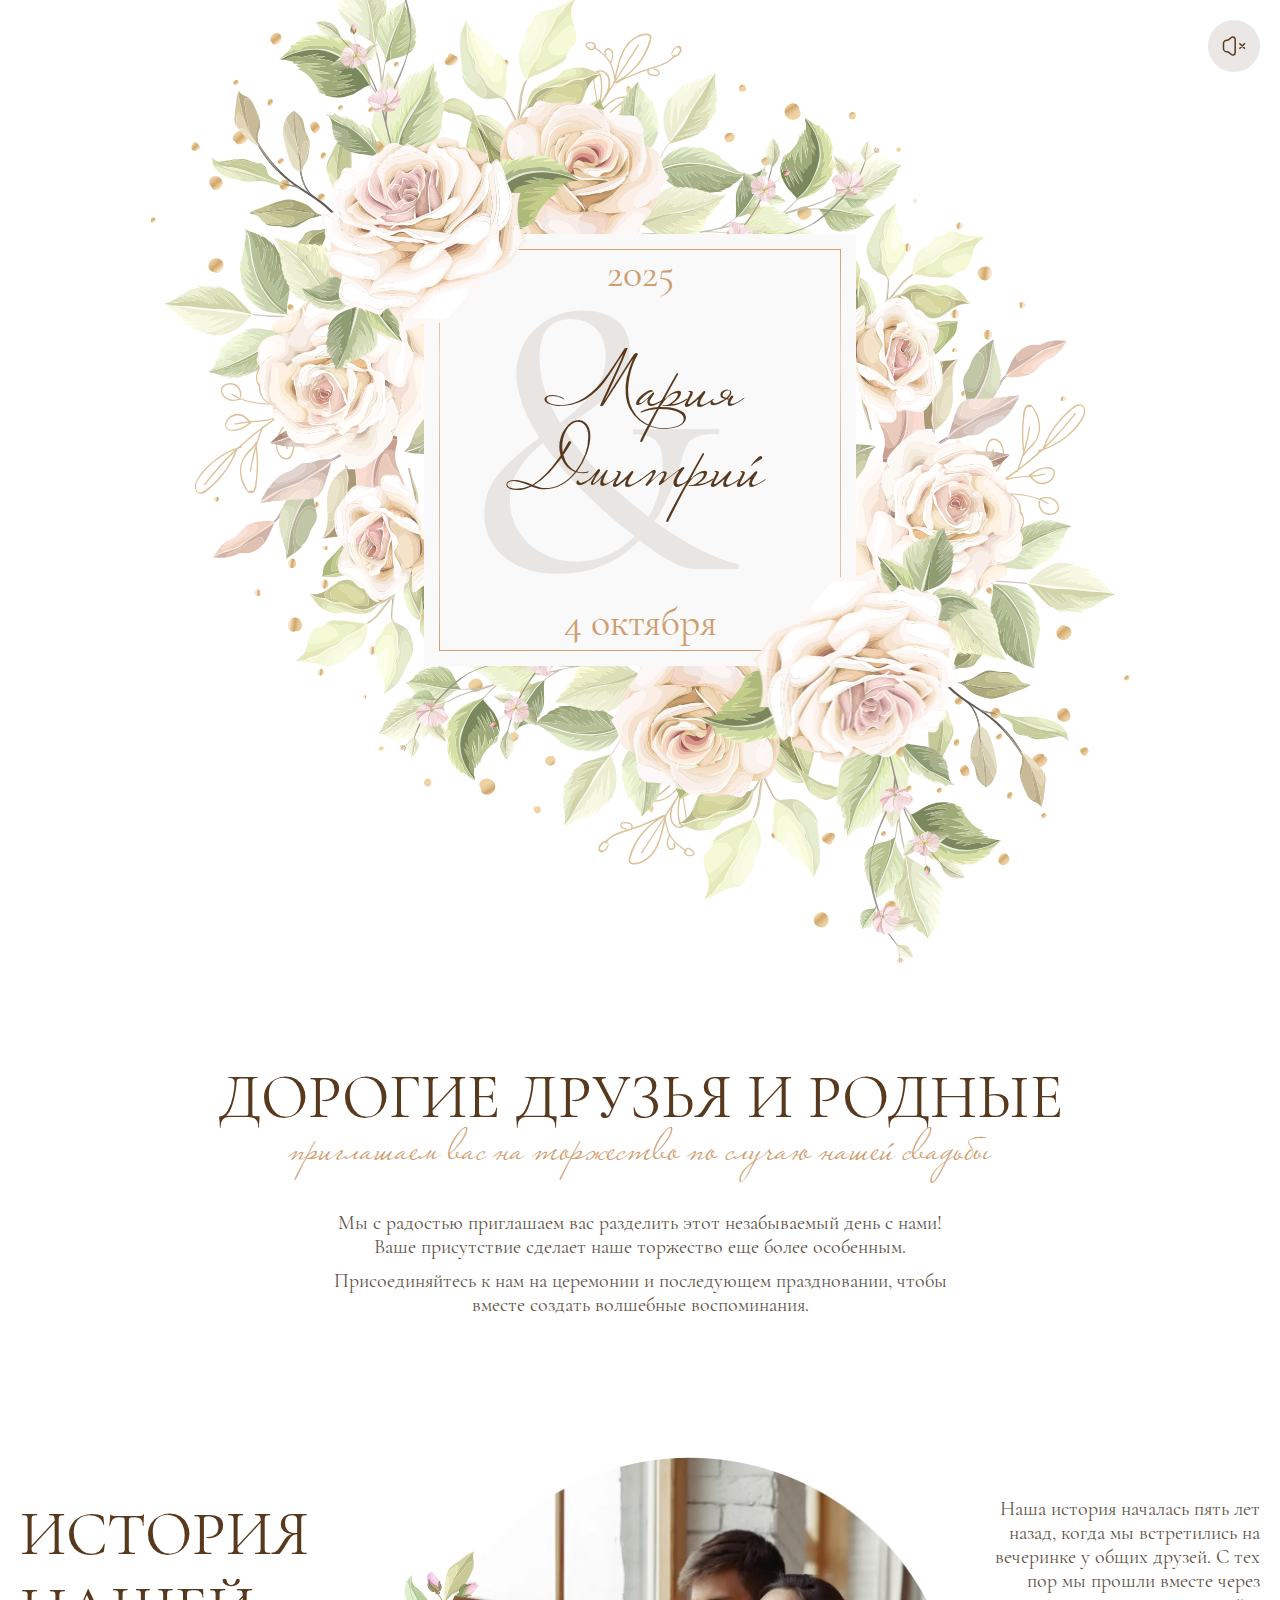
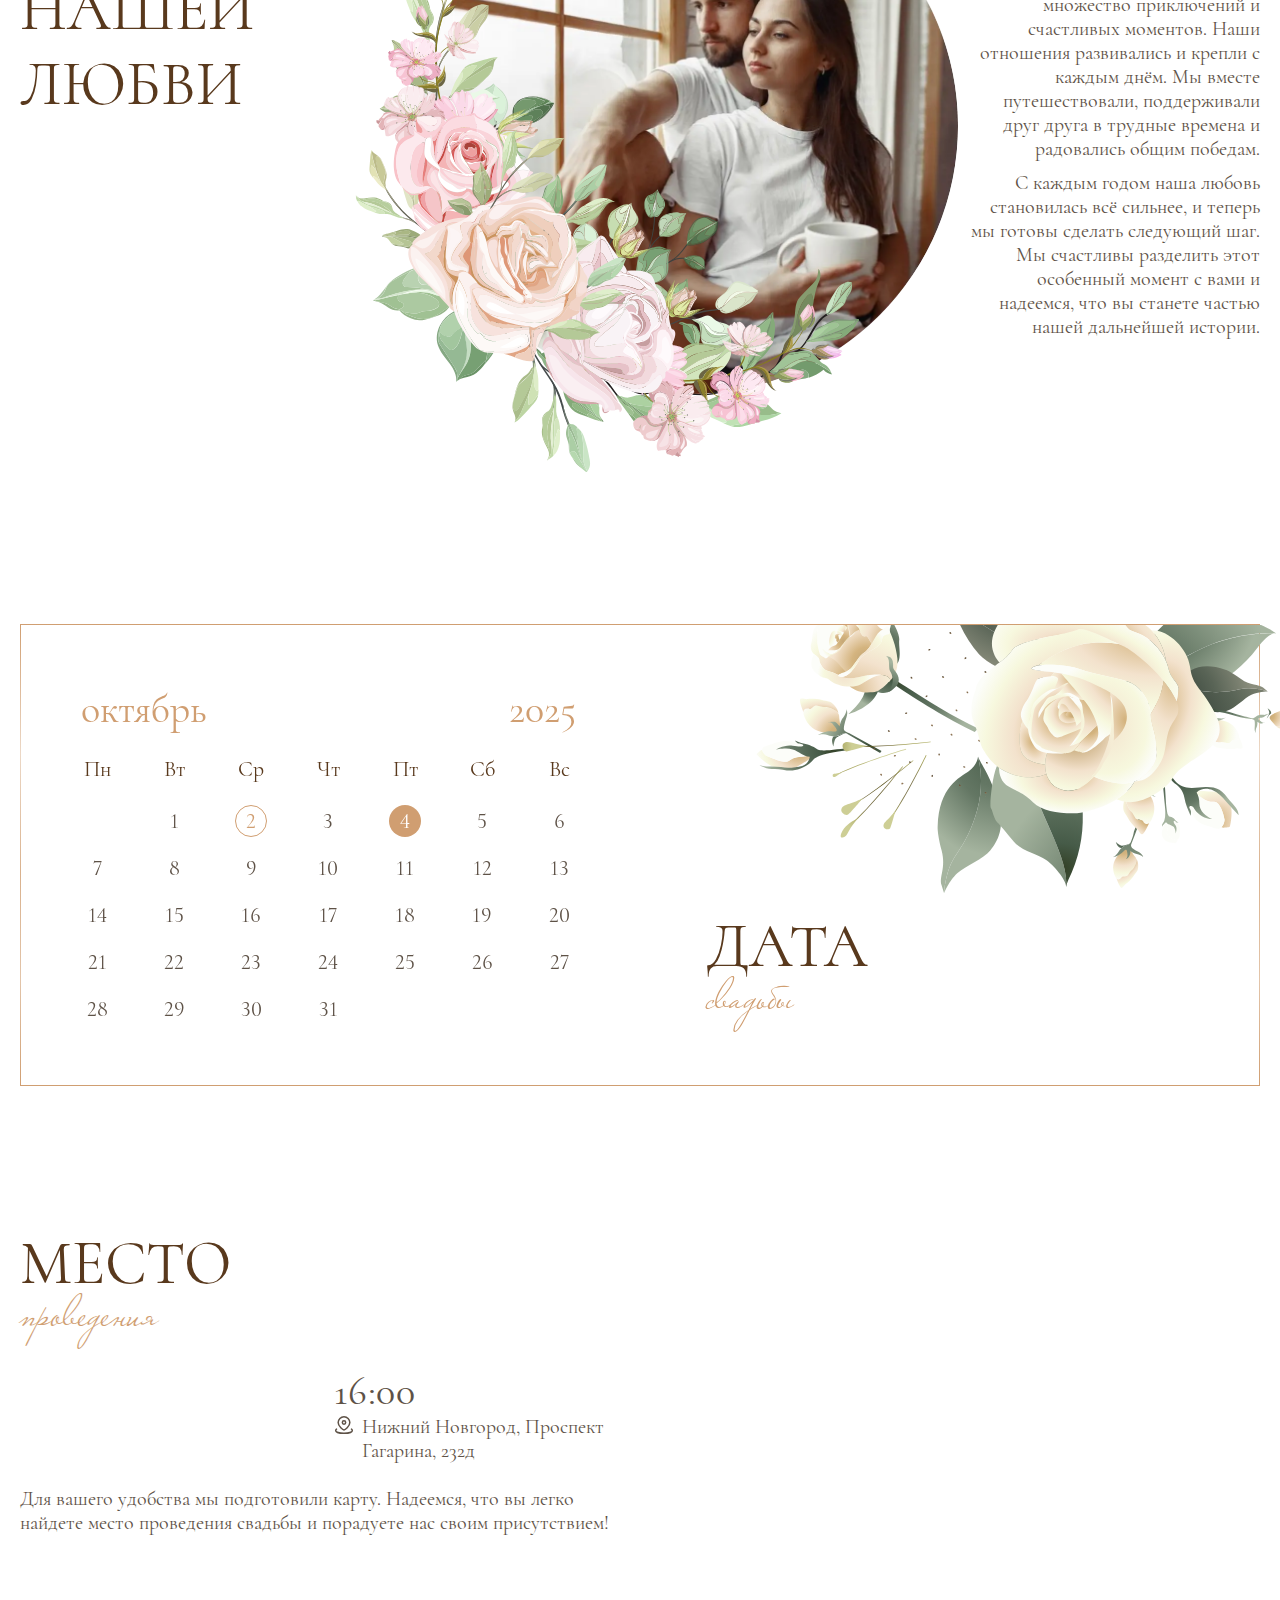
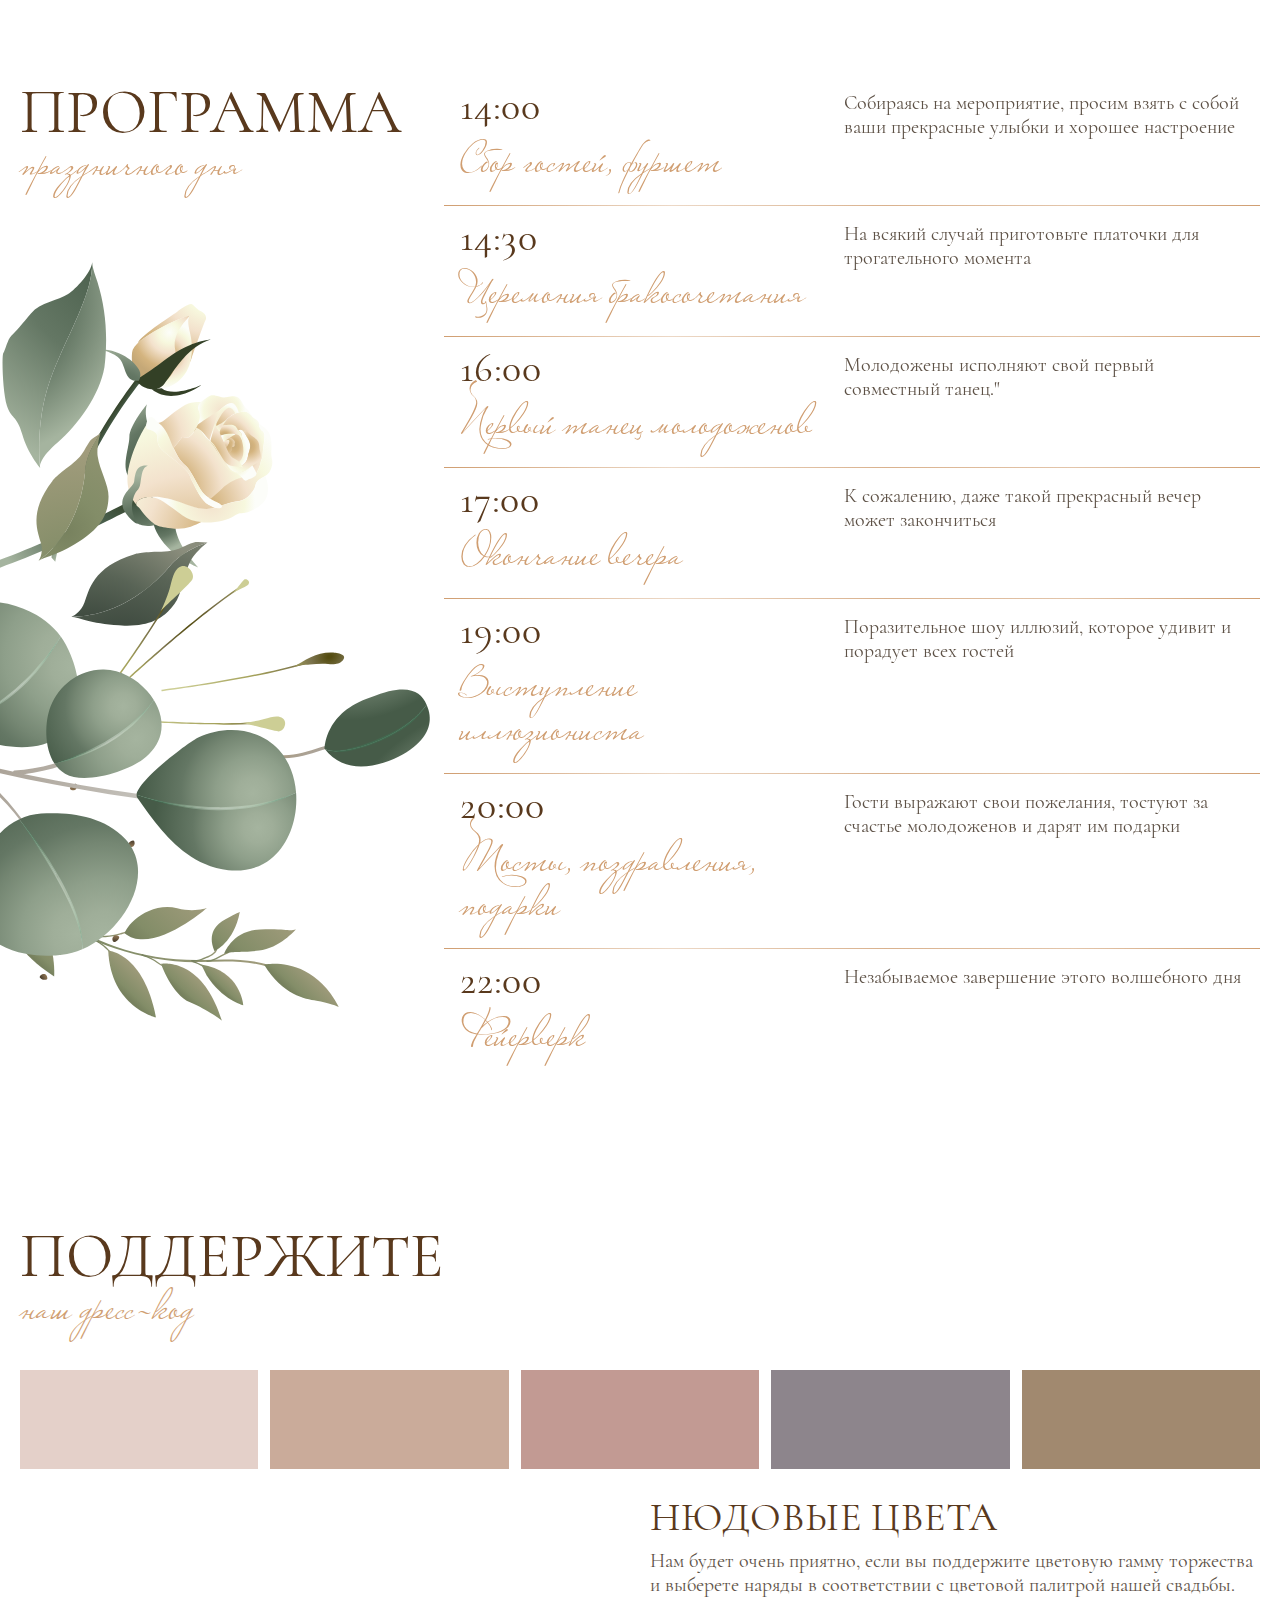
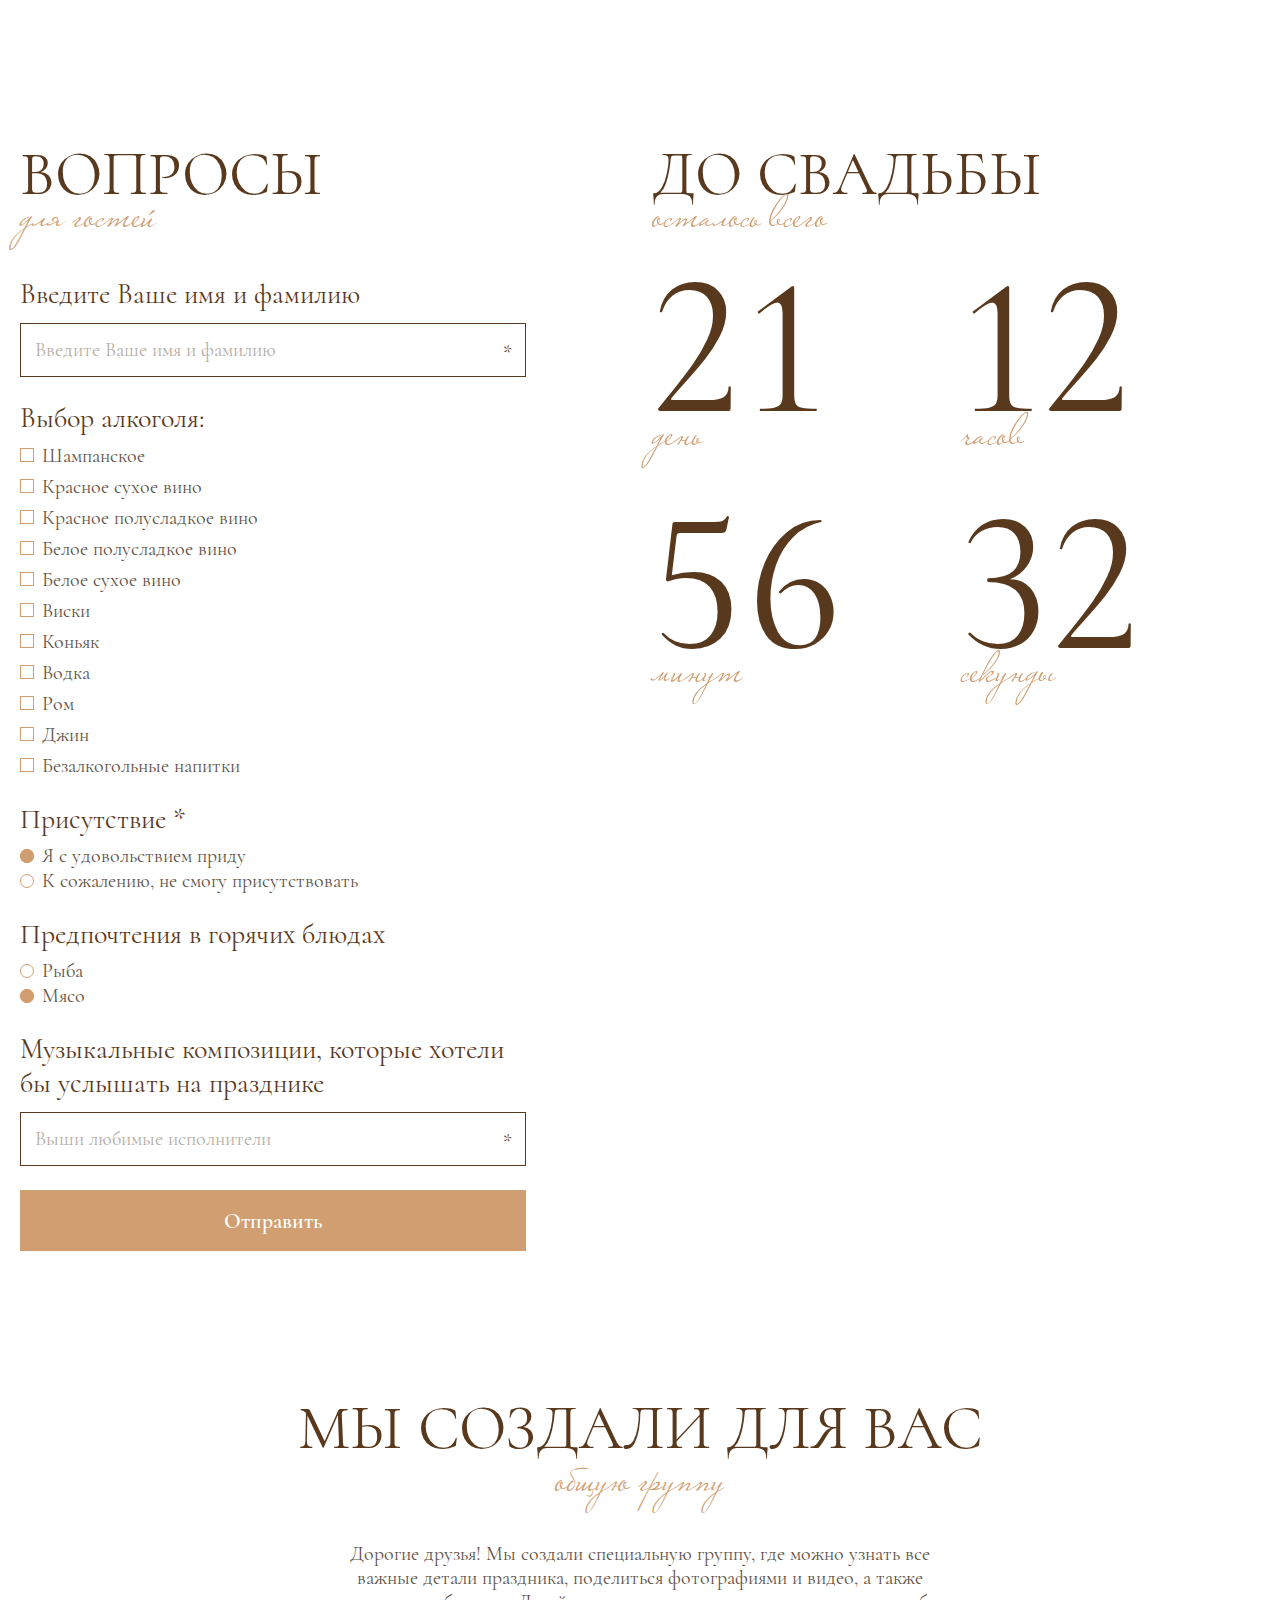
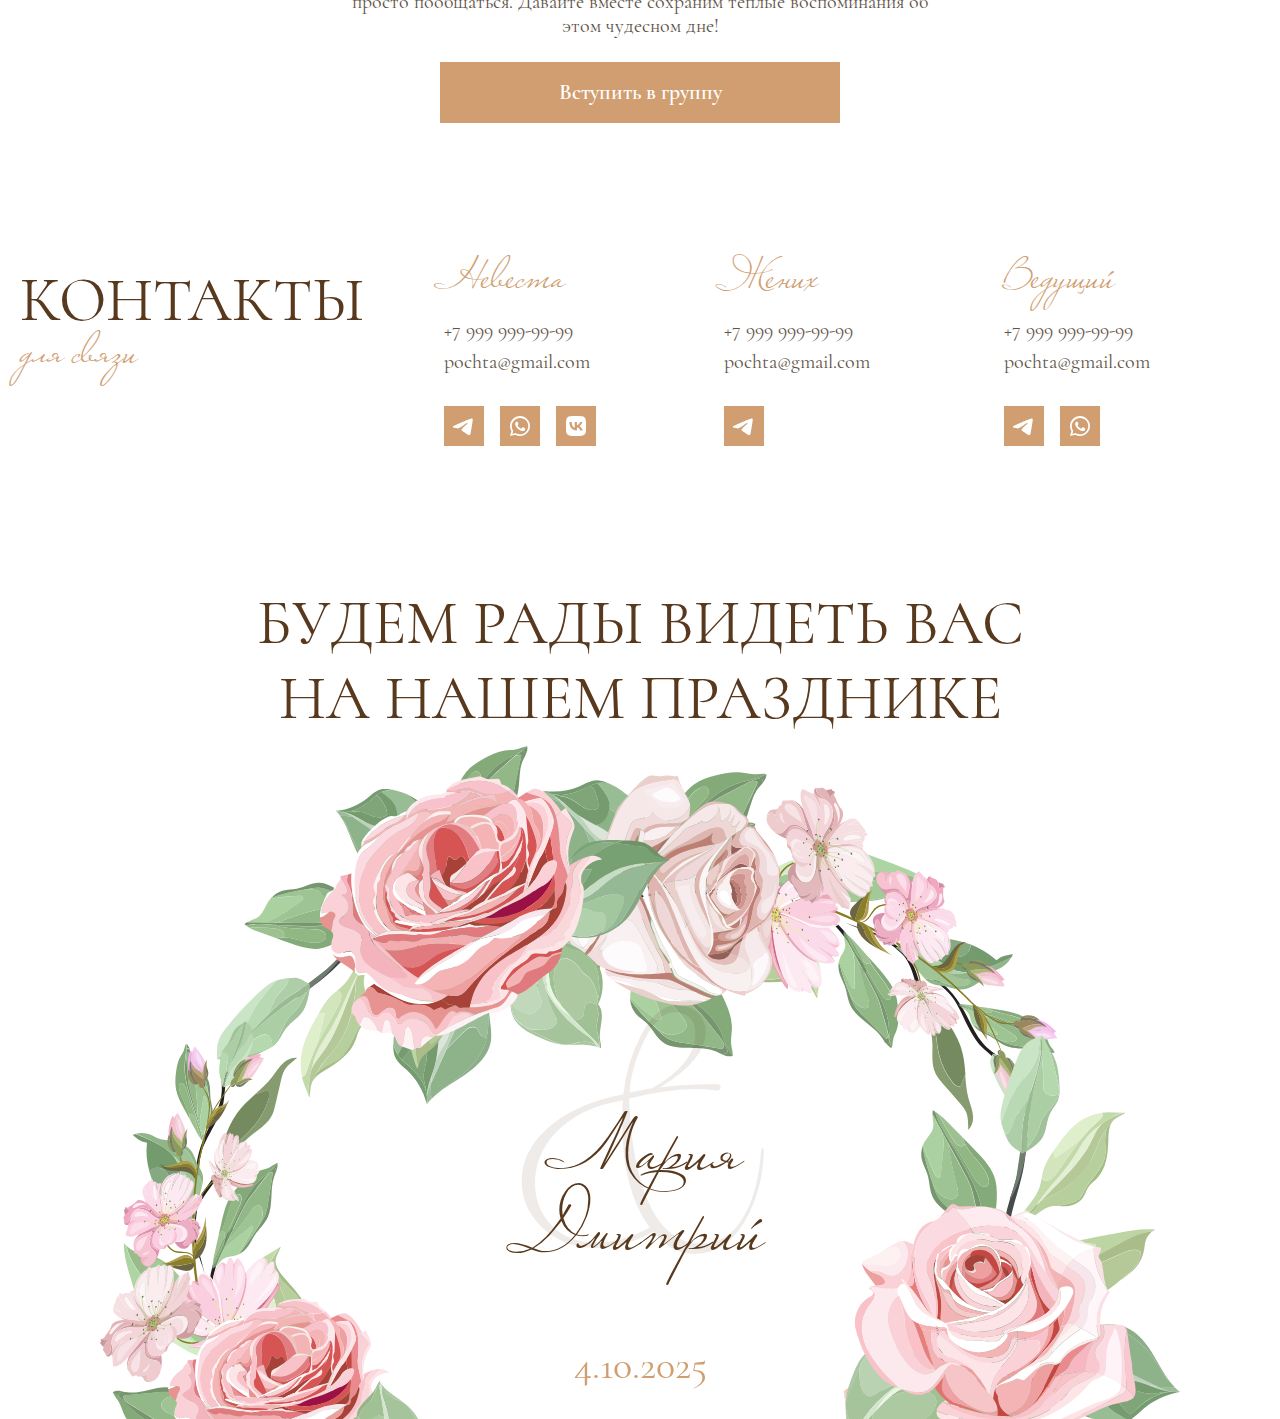
==== commit 921e8aaa: "Add files via upload" ====
--- a/index.html
+++ b/index.html
@@ -39,10 +39,9 @@
 						<div class="hero__block">
 							<div class="hero__year">2025</div>
 							<h1 class="hero__title">
-								Мария
+								Мария <span>&</span>
 								Дмитрий
 							</h1>
-							<div class="hero__label">&</div>
 							<div class="hero__date">4 октября</div>
 							<div class="hero__decor-1">
 								<img src="img/hero-decor.svg" alt="цветок">
--- a/css/style.css
+++ b/css/style.css
@@ -209,8 +209,8 @@
   margin-bottom: 1.25rem;
 }
 
-.hero__label {
-  font-family: "Marianna", sans-serif;
+.hero__title span {
+  font-family: "CormorantInfant", sans-serif;
   position: absolute;
   top: 50%;
   left: 50%;
@@ -222,9 +222,7 @@
   color: #59391d;
   opacity: .1;
   pointer-events: none;
-  line-height: 1;
-}
-
+}
 
 .hero__date {
   font-size: 2.5rem;
@@ -1249,10 +1247,9 @@
     font-size: 4.0625rem;
   }
 
-  .hero__label {
+  .hero__title span {
     font-size: 18.75rem;
   }
-
 
   .hero__date {
     font-size: 1.875rem;
@@ -1594,13 +1591,12 @@
     font-size: 3.25rem;
   }
 
-  .hero__label {
+  .hero__title span {
     font-size: 15rem;
     -webkit-transform: translate(-45%, -60%);
     -ms-transform: translate(-45%, -60%);
     transform: translate(-45%, -60%);
   }
-
 
   .hero__date {
     font-size: 1.5rem;
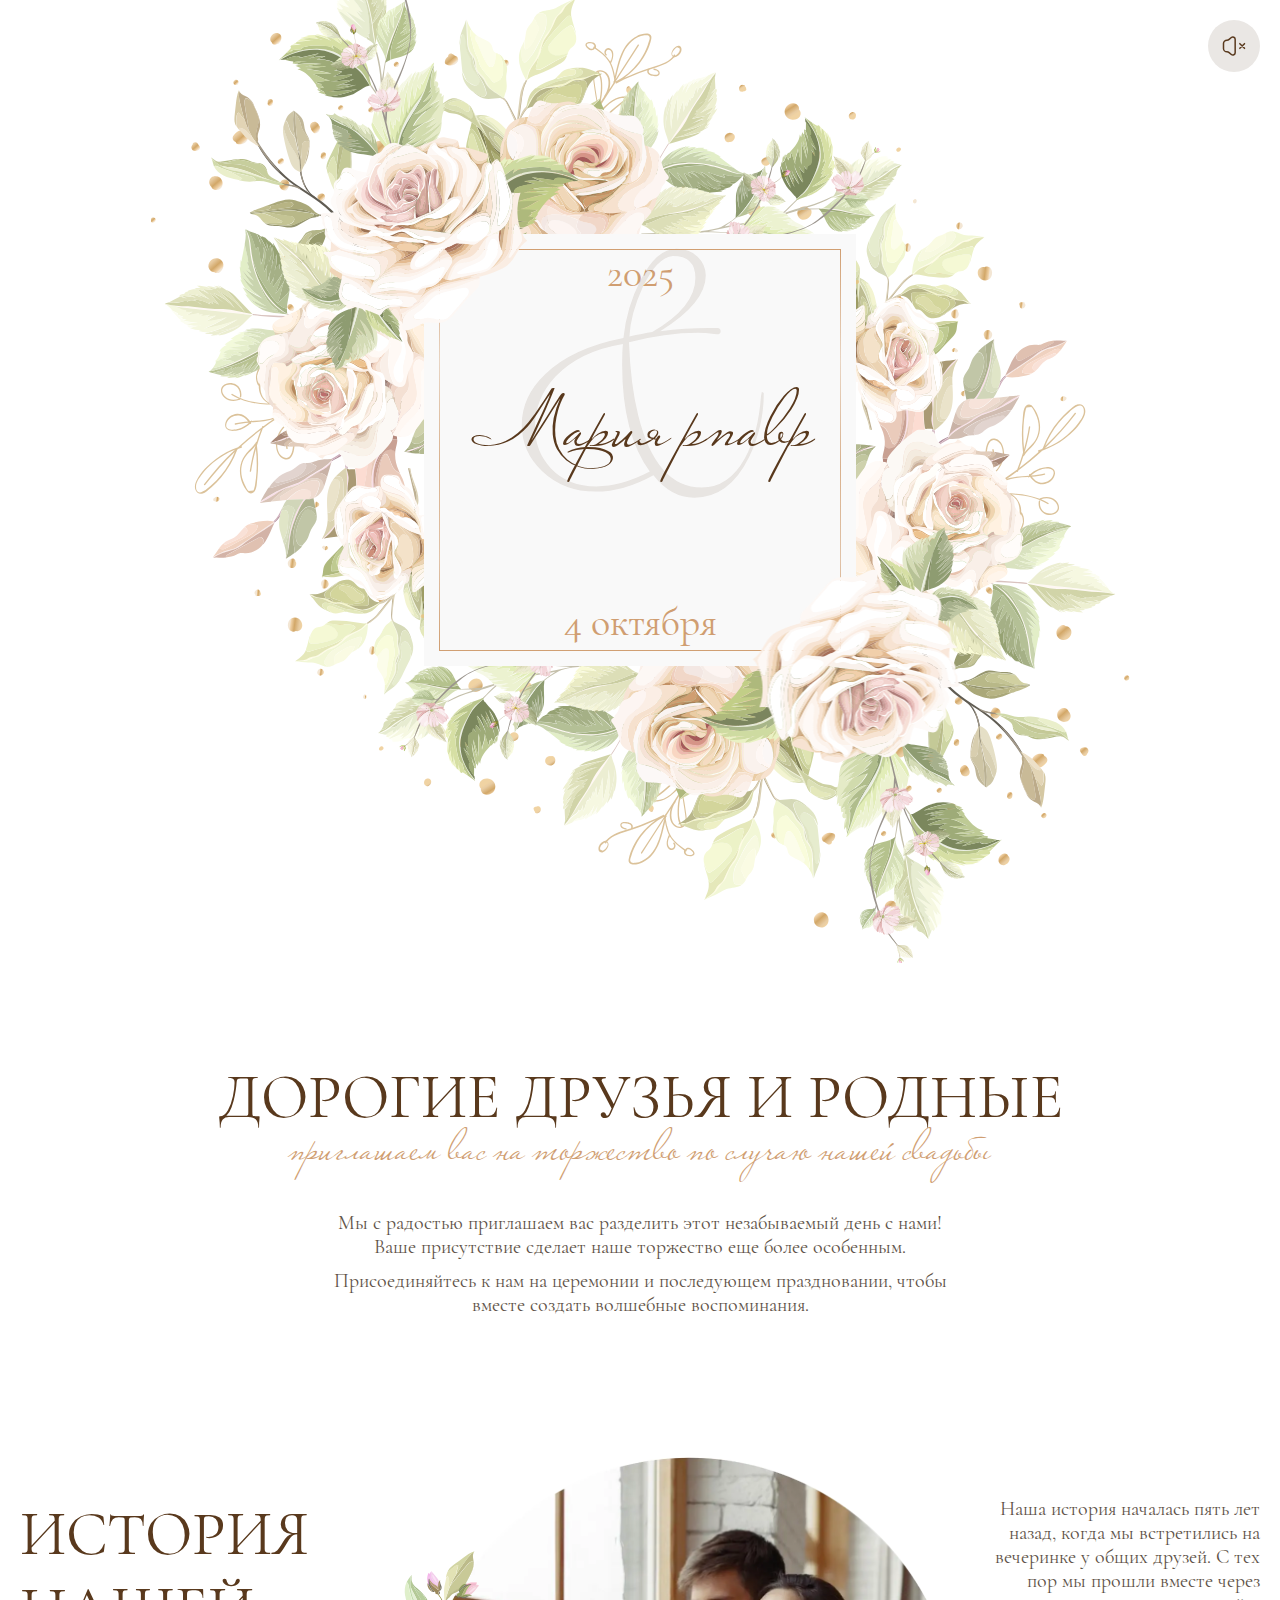
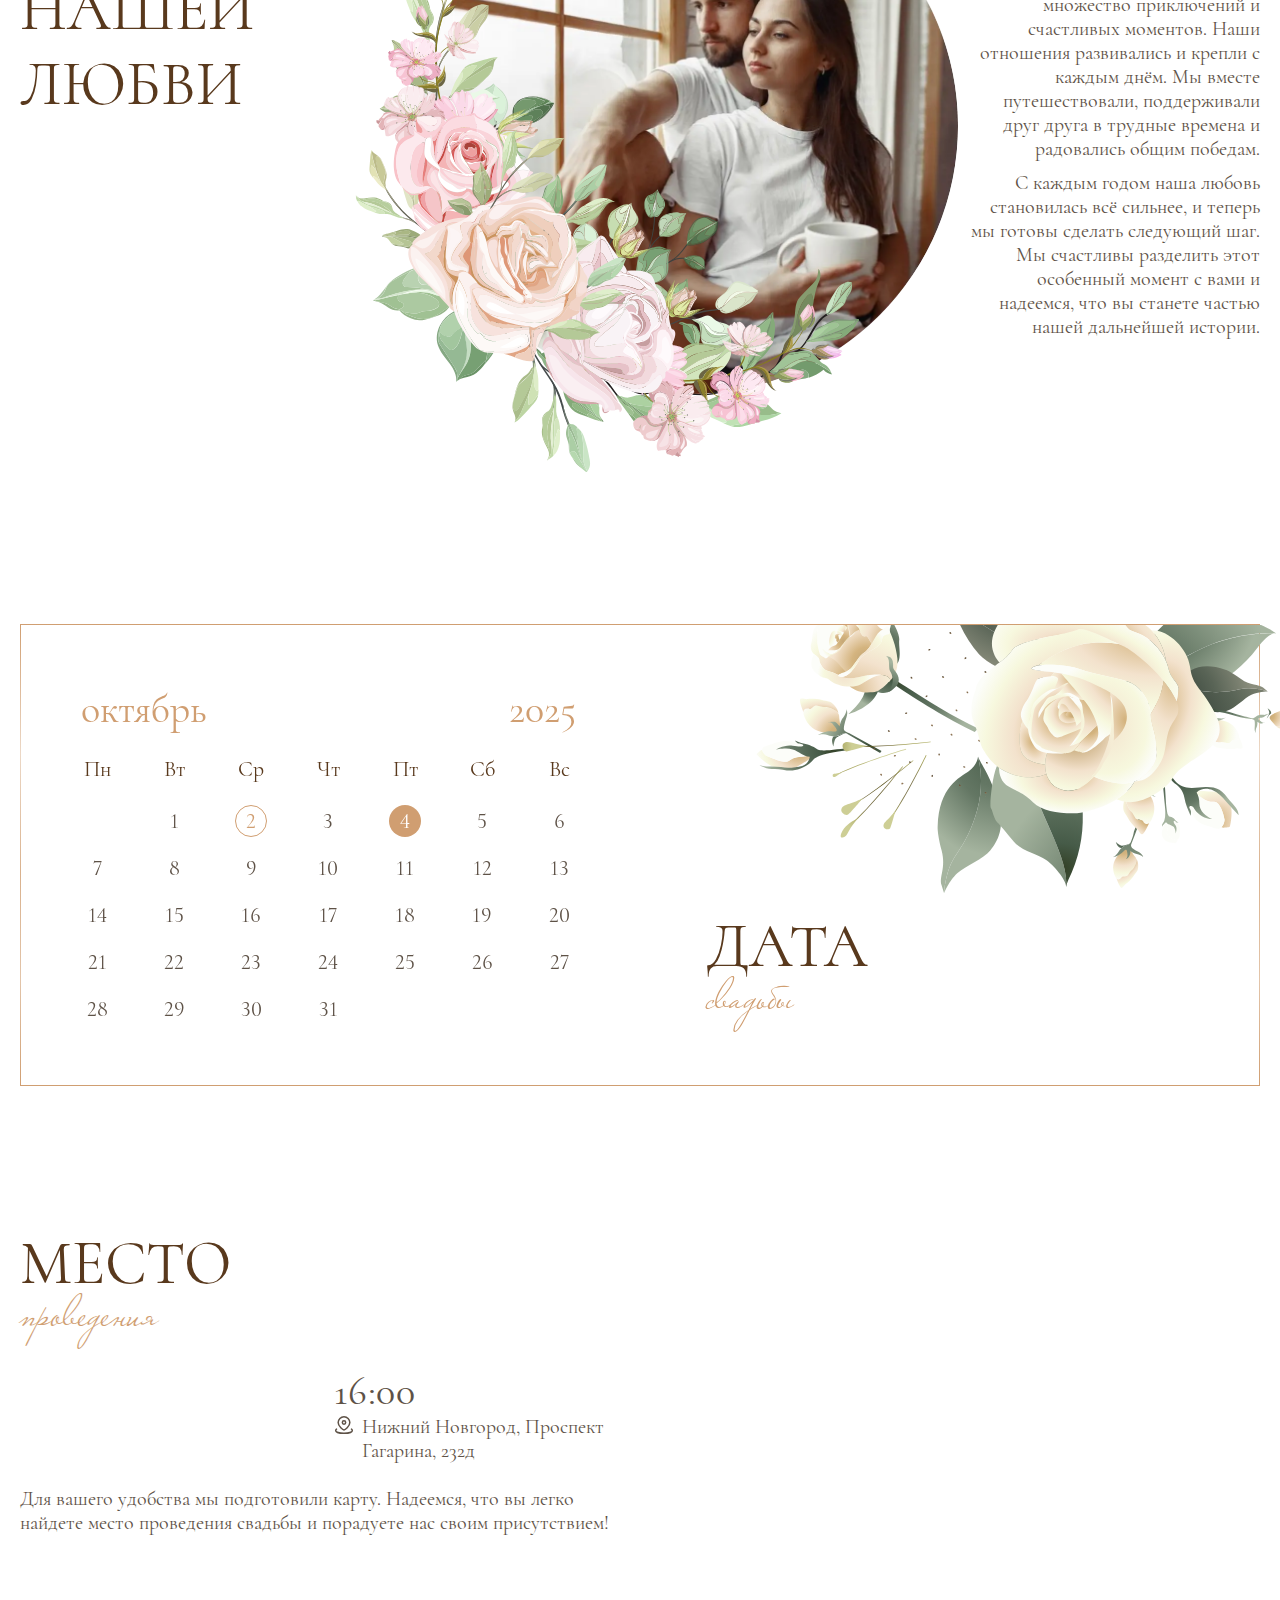
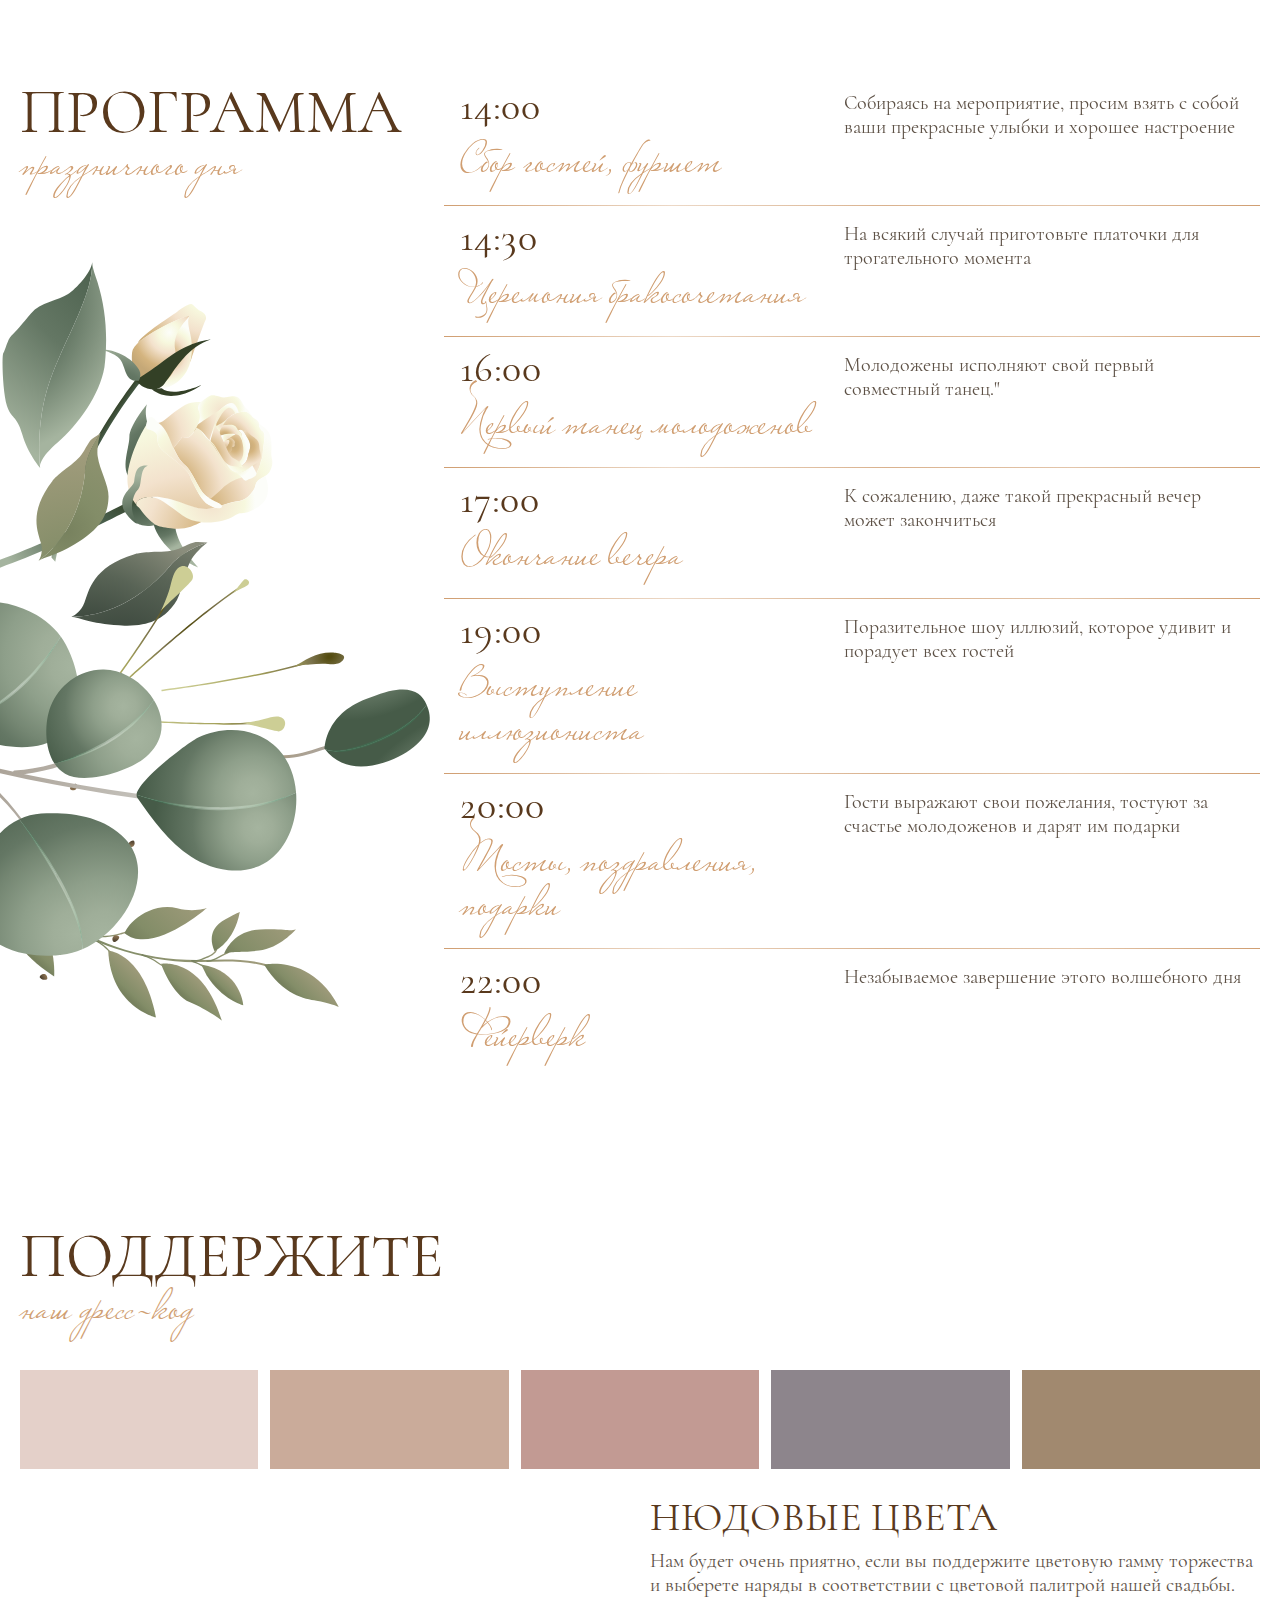
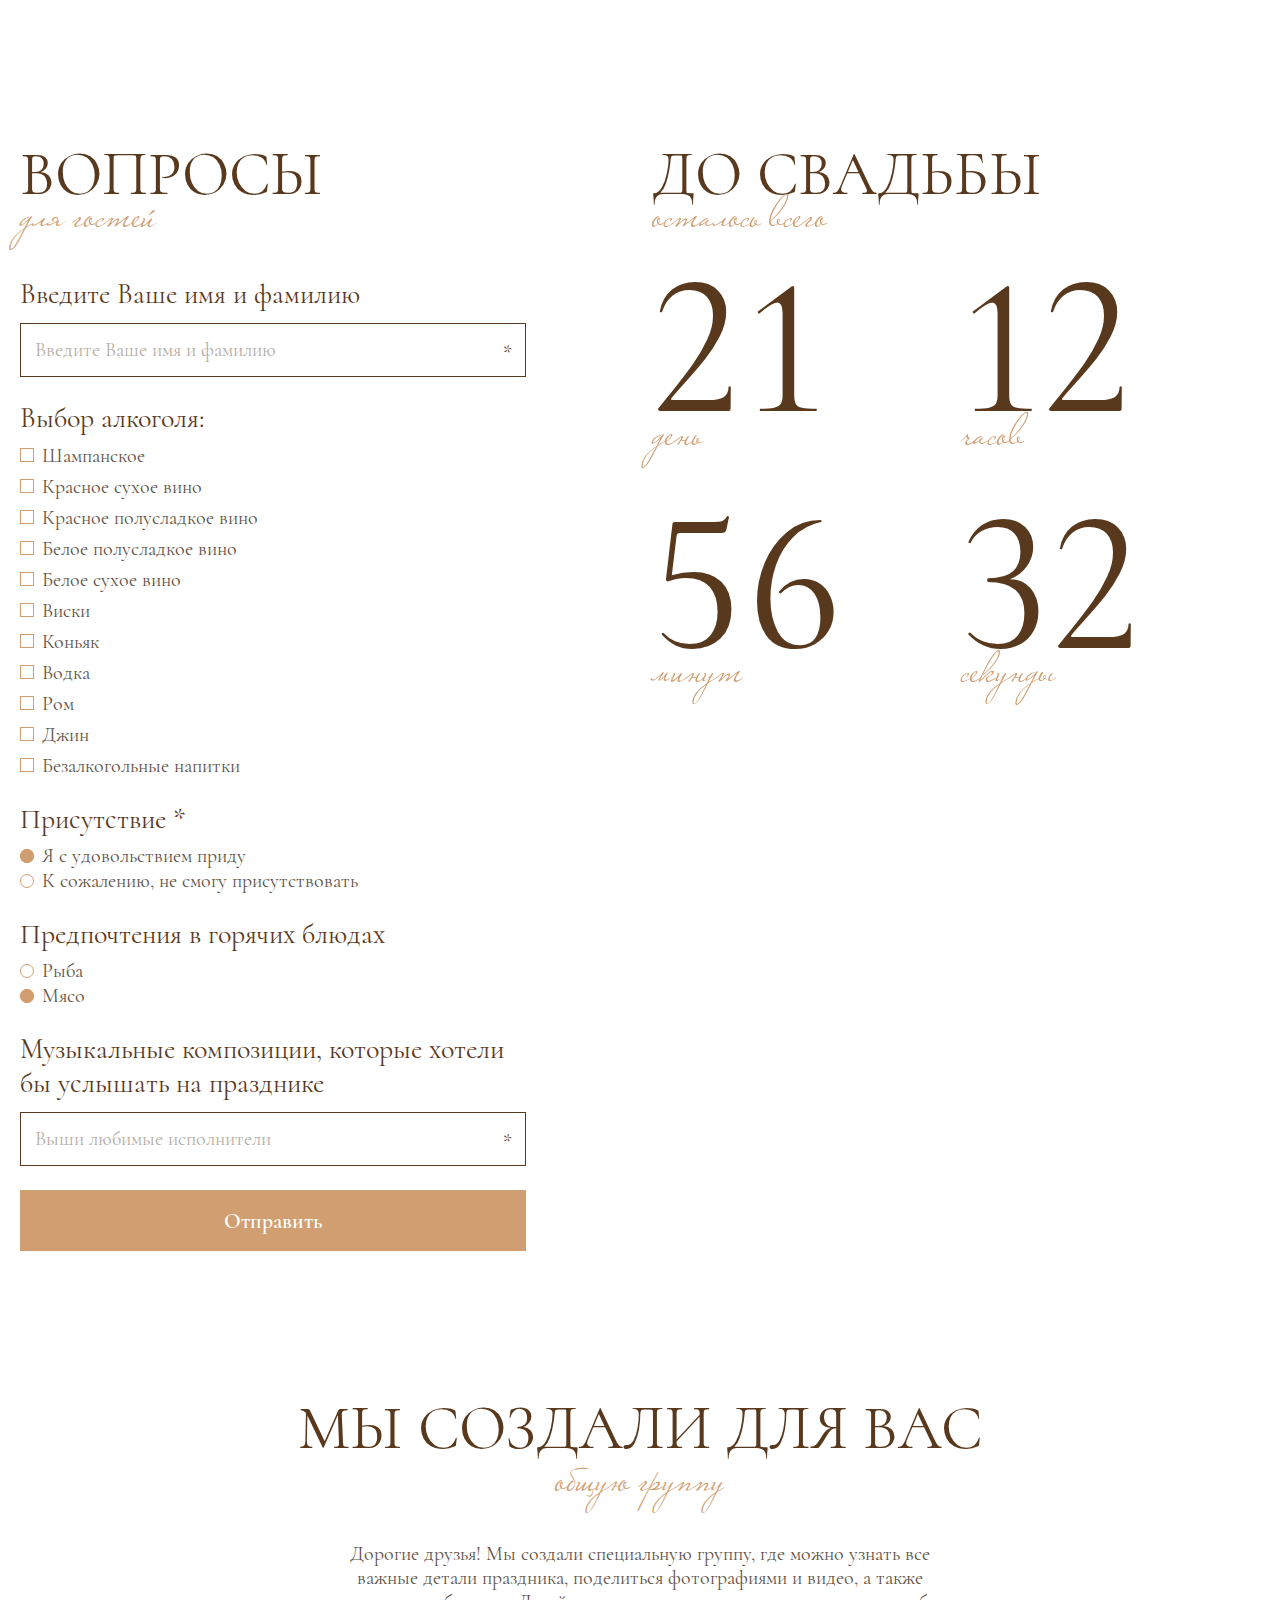
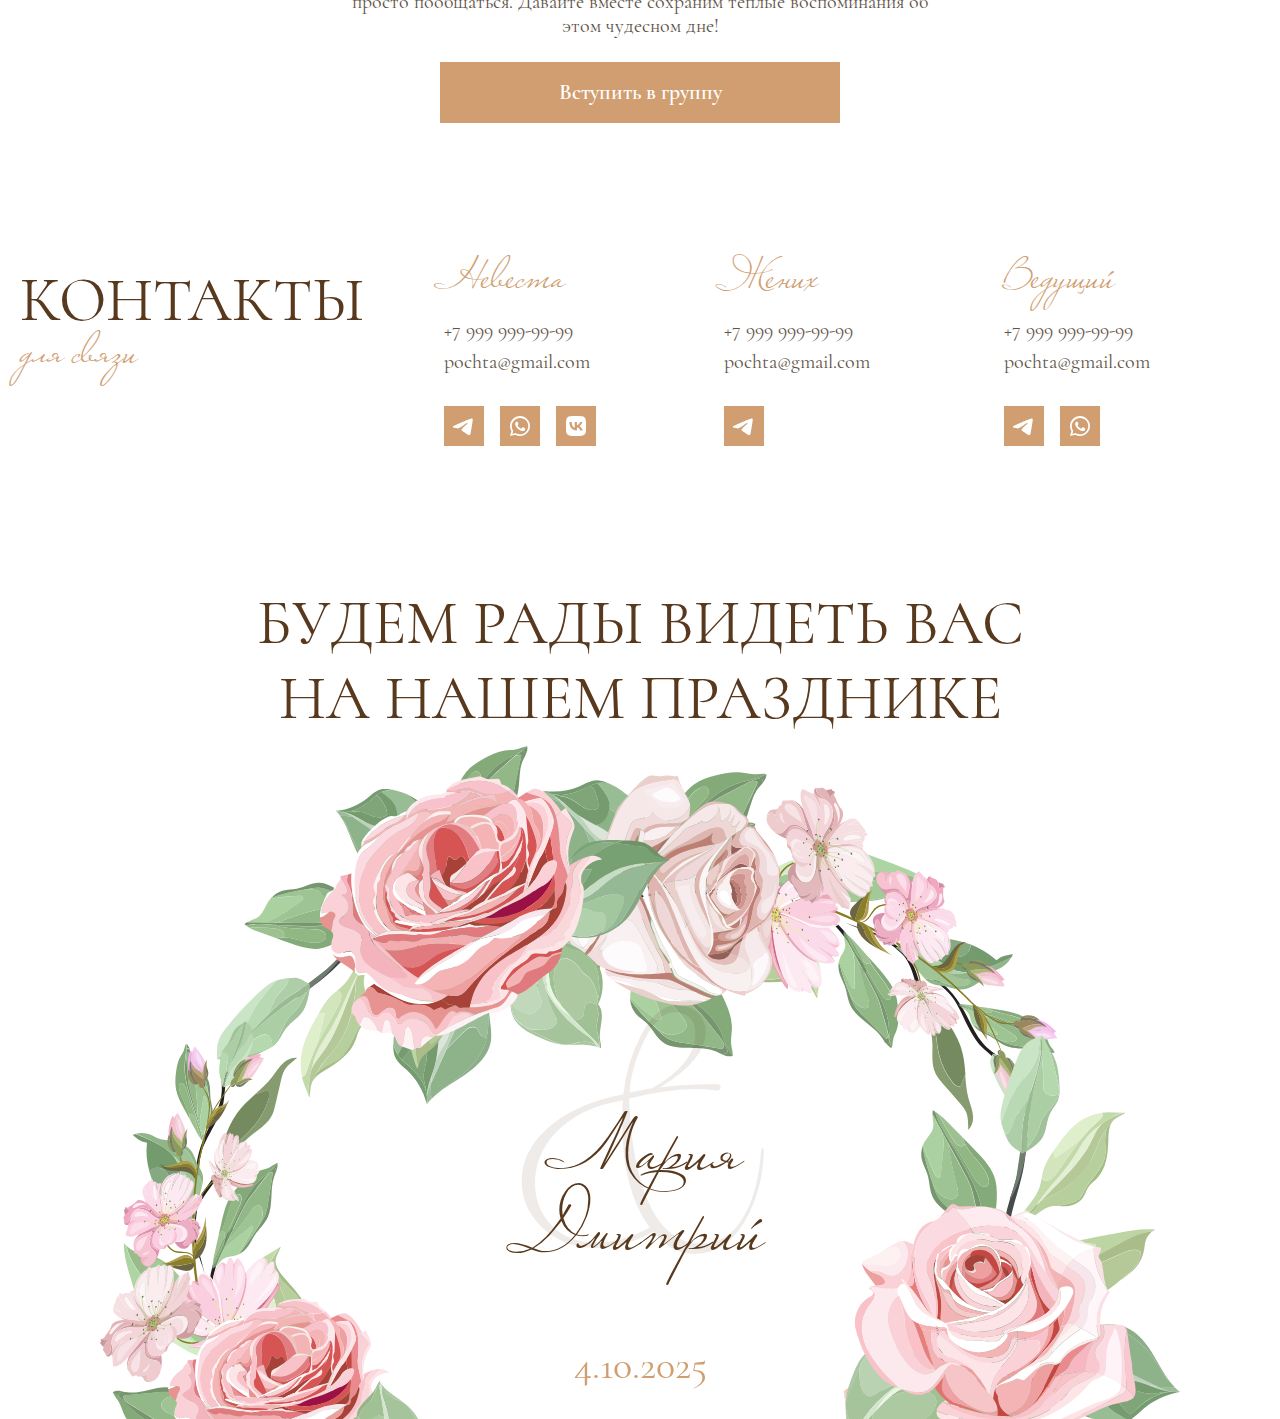
==== commit 48c643d5: "Add files via upload" ====
--- a/index.html
+++ b/index.html
@@ -39,8 +39,8 @@
 						<div class="hero__block">
 							<div class="hero__year">2025</div>
 							<h1 class="hero__title">
-								Мария <span>&</span>
-								Дмитрий
+								Мария <span>&</span>рпавр
+								
 							</h1>
 							<div class="hero__date">4 октября</div>
 							<div class="hero__decor-1">
--- a/css/style.css
+++ b/css/style.css
@@ -210,7 +210,8 @@
 }
 
 .hero__title span {
-  font-family: "CormorantInfant", sans-serif;
+  line-height: 0.65;
+  display: block;
   position: absolute;
   top: 50%;
   left: 50%;
@@ -1593,9 +1594,9 @@
 
   .hero__title span {
     font-size: 15rem;
-    -webkit-transform: translate(-45%, -60%);
-    -ms-transform: translate(-45%, -60%);
-    transform: translate(-45%, -60%);
+    -webkit-transform: translate(-45%, -35%);
+    -ms-transform: translate(-45%, -35%);
+    transform: translate(-45%, -35%);
   }
 
   .hero__date {
@@ -1886,9 +1887,9 @@
 
   .footer__title span {
     font-size: 15rem;
-    -webkit-transform: translate(-45%, -60%);
-    -ms-transform: translate(-45%, -60%);
-    transform: translate(-45%, -60%);
+    -webkit-transform: translate(-45%, -35%);
+    -ms-transform: translate(-45%, -35%);
+    transform: translate(-45%, -35%);
   }
 
   .footer__date {
